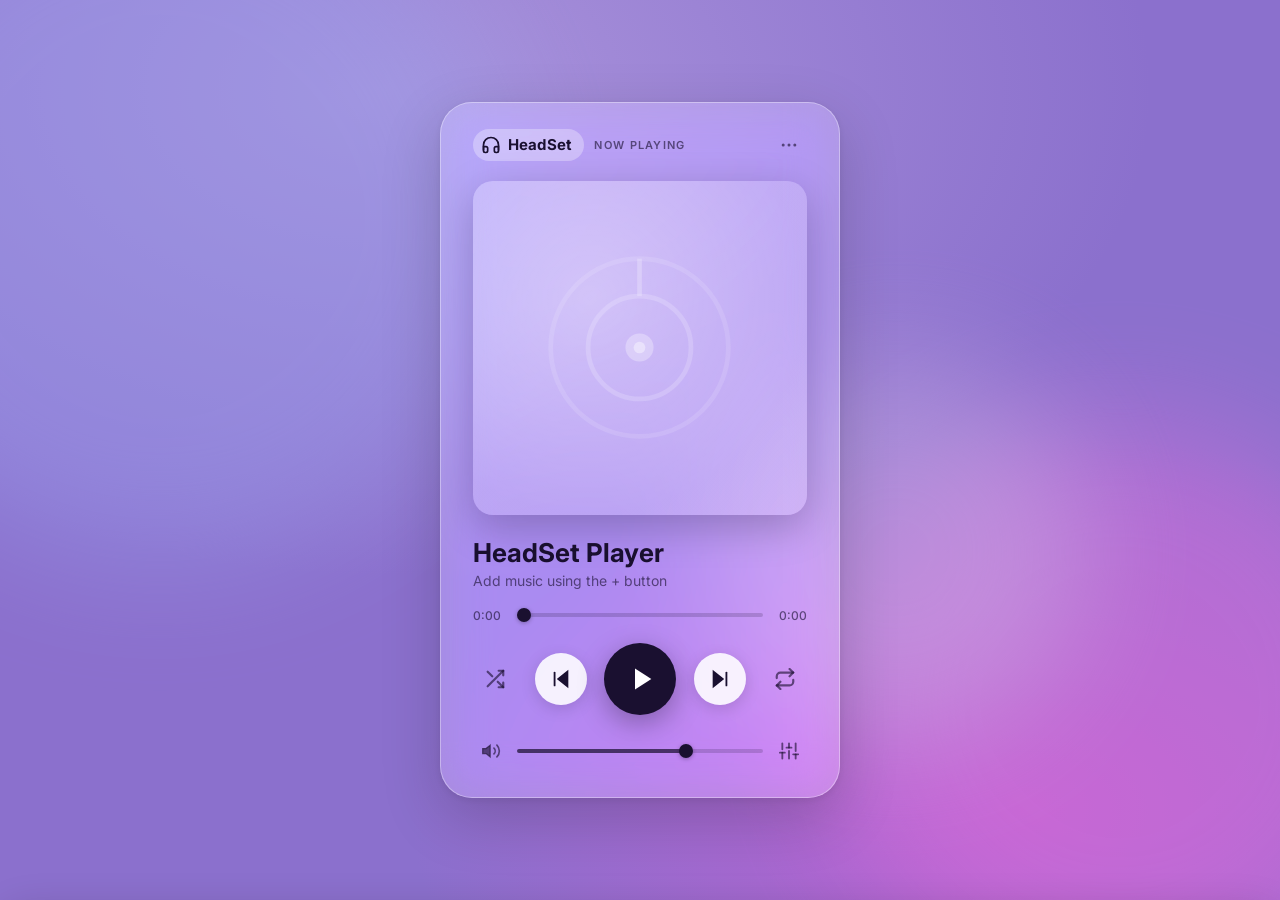
==== public/index.html @ e513af2d "Unify START_WIDGET_WINDOWS, run, and build into root HeadSet.exe launcher" ====
<!DOCTYPE html>
<html lang="en">
<head>
  <meta charset="utf-8">
  <meta name="viewport" content="width=device-width, initial-scale=1, viewport-fit=cover">
  <meta name="theme-color" content="#9b8ecf" id="themeColor">
  <meta name="description" content="HeadSet — A beautiful music player with equalizer, playlist, and add music support.">
  <title>HeadSet Player</title>
  <link rel="icon" type="image/svg+xml" href="favicon.svg">
  <link rel="manifest" href="manifest.json">
  <link rel="preconnect" href="https://fonts.googleapis.com">
  <link rel="preconnect" href="https://fonts.gstatic.com" crossorigin>
  <link href="https://fonts.googleapis.com/css2?family=Inter:wght@300;400;500;600;700&display=swap" rel="stylesheet">
  <link rel="stylesheet" href="style.css">
</head>
<body>

  <!-- Dynamic color gradient background -->
  <div class="bg-gradient" id="bgGradient" aria-hidden="true"></div>
  <div class="bg-blur-orbs" aria-hidden="true">
    <div class="orb orb-1"></div>
    <div class="orb orb-2"></div>
    <div class="orb orb-3"></div>
  </div>

  <!-- ==================== LIBRARY DRAWER ==================== -->
  <div id="scrim" class="scrim" role="presentation"></div>
  <aside id="drawer" class="drawer" aria-label="Library" inert>
    <div class="drawer-header">
      <h2>Library</h2>
      <div class="drawer-actions">
        <!-- Add Music button -->
        <button id="addMusicBtn" class="icon-btn" type="button" aria-label="Add music files" title="Add music">
          <svg viewBox="0 0 24 24" fill="none" stroke="currentColor" stroke-width="2.4" stroke-linecap="round" stroke-linejoin="round">
            <circle cx="12" cy="12" r="10"/><line x1="12" y1="8" x2="12" y2="16"/><line x1="8" y1="12" x2="16" y2="12"/>
          </svg>
        </button>
        <input id="fileInput" type="file" multiple accept="audio/*,.mp3,.flac,.wav,.m4a,.ogg,.opus,.aac" hidden aria-hidden="true">
        <!-- Rescan button -->
        <button id="refreshBtn" class="icon-btn" type="button" aria-label="Rescan music folder" title="Rescan folder">
          <svg viewBox="0 0 24 24" fill="none" stroke="currentColor" stroke-width="2.4" stroke-linecap="round" stroke-linejoin="round">
            <polyline points="23 4 23 10 17 10"/><path d="M20.49 15a9 9 0 1 1-2.12-9.36L23 10"/>
          </svg>
        </button>
        <!-- Close button -->
        <button id="closeBtn" class="icon-btn" type="button" aria-label="Close library">
          <svg viewBox="0 0 24 24" fill="none" stroke="currentColor" stroke-width="2.6" stroke-linecap="round">
            <line x1="6" y1="6" x2="18" y2="18"/><line x1="18" y1="6" x2="6" y2="18"/>
          </svg>
        </button>
      </div>
    </div>
    <input id="search" class="search-input" type="search" placeholder="🔍  Search songs…" autocomplete="off" aria-label="Search songs">
    <ul id="list" class="track-list" role="list"></ul>
    <p id="empty" class="empty-state" hidden>
      No songs yet.<br>
      <span>Tap <strong>+</strong> to add local files, or put audio in the <strong>music</strong> folder.</span>
    </p>
  </aside>

  <!-- ==================== MAIN PLAYER CARD ==================== -->
  <main class="app-shell" role="main">
    <div class="player-card" id="playerCard">

      <!-- Top bar -->
      <header class="top-bar">
        <button id="menuBtn" class="brand-btn" type="button" aria-label="Open library" aria-expanded="false" aria-controls="drawer">
          <svg class="headset-icon" viewBox="0 0 24 24" fill="none" stroke="currentColor" stroke-width="2" stroke-linecap="round">
            <path d="M3 18v-6a9 9 0 0 1 18 0v6"/>
            <path d="M21 19a2 2 0 0 1-2 2h-1a2 2 0 0 1-2-2v-3a2 2 0 0 1 2-2h3z"/>
            <path d="M3 19a2 2 0 0 0 2 2h1a2 2 0 0 0 2-2v-3a2 2 0 0 0-2-2H3z"/>
          </svg>
          <span class="brand-name">HeadSet</span>
        </button>
        <span class="now-playing-label" aria-live="polite">NOW PLAYING</span>
        <button id="moreBtn" class="icon-btn-sm" type="button" aria-label="More options" aria-haspopup="true">
          <svg viewBox="0 0 24 24" fill="currentColor">
            <circle cx="5" cy="12" r="1.8"/><circle cx="12" cy="12" r="1.8"/><circle cx="19" cy="12" r="1.8"/>
          </svg>
        </button>
        <!-- More menu dropdown -->
        <div id="moreMenu" class="more-menu" hidden role="menu" aria-label="Options">
          <button class="more-menu-item" role="menuitem" id="eqMenuBtn">
            <svg viewBox="0 0 24 24" fill="none" stroke="currentColor" stroke-width="2" stroke-linecap="round">
              <line x1="4" y1="21" x2="4" y2="14"/><line x1="4" y1="10" x2="4" y2="3"/>
              <line x1="12" y1="21" x2="12" y2="12"/><line x1="12" y1="8" x2="12" y2="3"/>
              <line x1="20" y1="21" x2="20" y2="16"/><line x1="20" y1="12" x2="20" y2="3"/>
              <line x1="1" y1="14" x2="7" y2="14"/><line x1="9" y1="8" x2="15" y2="8"/><line x1="17" y1="16" x2="23" y2="16"/>
            </svg>
            Equalizer
          </button>
          <button class="more-menu-item" role="menuitem" id="addMusicMenu">
            <svg viewBox="0 0 24 24" fill="none" stroke="currentColor" stroke-width="2" stroke-linecap="round">
              <circle cx="12" cy="12" r="10"/><line x1="12" y1="8" x2="12" y2="16"/><line x1="8" y1="12" x2="16" y2="12"/>
            </svg>
            Add Music
          </button>
        </div>
      </header>

      <!-- Album art -->
      <div class="art-container" id="artContainer">
        <img id="cover" class="art-image" alt="Album cover" hidden>
        <div id="artFallback" class="art-fallback" aria-hidden="true">
          <svg viewBox="0 0 80 80" fill="none">
            <circle cx="40" cy="40" r="38" stroke="rgba(255,255,255,0.2)" stroke-width="2"/>
            <circle cx="40" cy="40" r="22" stroke="rgba(255,255,255,0.3)" stroke-width="2"/>
            <circle cx="40" cy="40" r="6" fill="rgba(255,255,255,0.5)"/>
            <circle cx="40" cy="40" r="2.5" fill="rgba(255,255,255,0.9)"/>
            <line x1="40" y1="2" x2="40" y2="18" stroke="rgba(255,255,255,0.4)" stroke-width="2"/>
          </svg>
        </div>
        <!-- Vinyl spin ring (shows when playing) -->
        <div class="vinyl-ring" id="vinylRing" aria-hidden="true"></div>
      </div>

      <!-- Track info -->
      <div class="track-info">
        <h1 id="title" class="track-title">Loading…</h1>
        <p id="artistAlbum" class="track-artist" aria-live="polite">—</p>
      </div>

      <!-- Seek bar -->
      <div class="seek-row">
        <span id="timeElapsed" class="time-label" aria-hidden="true">0:00</span>
        <input id="seek" type="range" class="seek-bar" min="0" max="1000" step="1" value="0" aria-label="Seek">
        <span id="timeDuration" class="time-label" aria-hidden="true">0:00</span>
      </div>

      <!-- Main controls -->
      <div class="controls-row">
        <button id="shuffle" class="ctrl-icon" type="button" aria-label="Shuffle" aria-pressed="false" title="Shuffle">
          <svg viewBox="0 0 24 24" fill="none" stroke="currentColor" stroke-width="2.4" stroke-linecap="round" stroke-linejoin="round">
            <polyline points="16 3 21 3 21 8"/><line x1="4" y1="20" x2="21" y2="3"/>
            <polyline points="21 16 21 21 16 21"/><line x1="15" y1="15" x2="21" y2="21"/>
            <line x1="4" y1="4" x2="9" y2="9"/>
          </svg>
        </button>
        <button id="prev" class="ctrl-circle" type="button" aria-label="Previous" title="Previous">
          <svg viewBox="0 0 24 24" fill="currentColor" stroke="currentColor" stroke-width="2" stroke-linecap="round">
            <polygon points="19 20 9 12 19 4 19 20"/><line x1="5" y1="19" x2="5" y2="5"/>
          </svg>
        </button>
        <button id="play" class="ctrl-play" type="button" aria-label="Play">
          <svg id="iconPlay" viewBox="0 0 24 24" fill="currentColor"><polygon points="6 3 20 12 6 21 6 3"/></svg>
          <svg id="iconPause" viewBox="0 0 24 24" fill="currentColor" hidden>
            <rect x="6" y="4" width="4" height="16" rx="1"/><rect x="14" y="4" width="4" height="16" rx="1"/>
          </svg>
        </button>
        <button id="next" class="ctrl-circle" type="button" aria-label="Next" title="Next">
          <svg viewBox="0 0 24 24" fill="currentColor" stroke="currentColor" stroke-width="2" stroke-linecap="round">
            <polygon points="5 4 15 12 5 20 5 4"/><line x1="19" y1="5" x2="19" y2="19"/>
          </svg>
        </button>
        <button id="repeat" class="ctrl-icon" type="button" aria-label="Repeat: off" data-mode="0" title="Repeat">
          <svg viewBox="0 0 24 24" fill="none" stroke="currentColor" stroke-width="2.4" stroke-linecap="round" stroke-linejoin="round">
            <polyline points="17 1 21 5 17 9"/><path d="M3 11V9a4 4 0 0 1 4-4h14"/>
            <polyline points="7 23 3 19 7 15"/><path d="M21 13v2a4 4 0 0 1-4 4H3"/>
          </svg>
          <span class="repeat-one-badge" id="repeatOneBadge" hidden>1</span>
        </button>
      </div>

      <!-- Volume row -->
      <div class="volume-row" id="volumeRow">
        <button id="mute" class="ctrl-icon-sm" type="button" aria-label="Mute">
          <svg id="iconVol" viewBox="0 0 24 24" fill="currentColor" stroke="currentColor" stroke-width="1.5" stroke-linecap="round">
            <polygon points="11 5 6 9 2 9 2 15 6 15 11 19 11 5"/>
            <path d="M15.54 8.46a5 5 0 0 1 0 7.07M19.07 4.93a10 10 0 0 1 0 14.14" fill="none" stroke-width="2"/>
          </svg>
          <svg id="iconMute" viewBox="0 0 24 24" fill="currentColor" stroke="currentColor" stroke-width="1.5" stroke-linecap="round" hidden>
            <polygon points="11 5 6 9 2 9 2 15 6 15 11 19 11 5"/>
            <line x1="23" y1="9" x2="17" y2="15" stroke-width="2.5"/><line x1="17" y1="9" x2="23" y2="15" stroke-width="2.5"/>
          </svg>
        </button>
        <input id="vol" type="range" class="vol-bar" min="0" max="100" step="1" value="70" aria-label="Volume">
        <button id="eqBtn" class="ctrl-icon-sm eq-btn" type="button" aria-label="Equalizer" title="Equalizer">
          <svg viewBox="0 0 24 24" fill="none" stroke="currentColor" stroke-width="2.2" stroke-linecap="round">
            <line x1="4" y1="21" x2="4" y2="14"/><line x1="4" y1="10" x2="4" y2="3"/>
            <line x1="12" y1="21" x2="12" y2="12"/><line x1="12" y1="8" x2="12" y2="3"/>
            <line x1="20" y1="21" x2="20" y2="16"/><line x1="20" y1="12" x2="20" y2="3"/>
            <line x1="1" y1="14" x2="7" y2="14"/><line x1="9" y1="8" x2="15" y2="8"/><line x1="17" y1="16" x2="23" y2="16"/>
          </svg>
        </button>
      </div>

    </div><!-- /player-card -->
  </main>

  <!-- ==================== EQUALIZER PANEL ==================== -->
  <div id="eqScrim" class="eq-scrim" aria-hidden="true"></div>
  <div id="eqPanel" class="eq-panel" role="dialog" aria-label="Equalizer" aria-modal="true" inert>
    <div class="eq-drag-handle" aria-hidden="true"></div>
    <div class="eq-header">
      <h2 class="eq-title">
        <svg viewBox="0 0 24 24" fill="none" stroke="currentColor" stroke-width="2.2" stroke-linecap="round" width="20" height="20">
          <line x1="4" y1="21" x2="4" y2="14"/><line x1="4" y1="10" x2="4" y2="3"/>
          <line x1="12" y1="21" x2="12" y2="12"/><line x1="12" y1="8" x2="12" y2="3"/>
          <line x1="20" y1="21" x2="20" y2="16"/><line x1="20" y1="12" x2="20" y2="3"/>
          <line x1="1" y1="14" x2="7" y2="14"/><line x1="9" y1="8" x2="15" y2="8"/><line x1="17" y1="16" x2="23" y2="16"/>
        </svg>
        Equalizer
      </h2>
      <button id="eqCloseBtn" class="icon-btn-sm" type="button" aria-label="Close equalizer">
        <svg viewBox="0 0 24 24" fill="none" stroke="currentColor" stroke-width="2.6" stroke-linecap="round">
          <line x1="6" y1="6" x2="18" y2="18"/><line x1="18" y1="6" x2="6" y2="18"/>
        </svg>
      </button>
    </div>

    <!-- Presets -->
    <div class="eq-presets" role="group" aria-label="EQ presets">
      <button class="preset-btn active" data-preset="flat">Flat</button>
      <button class="preset-btn" data-preset="bass">Bass Boost</button>
      <button class="preset-btn" data-preset="vocal">Vocal</button>
      <button class="preset-btn" data-preset="rock">Rock</button>
      <button class="preset-btn" data-preset="pop">Pop</button>
      <button class="preset-btn" data-preset="jazz">Jazz</button>
    </div>

    <!-- EQ Band sliders -->
    <div class="eq-bands" role="group" aria-label="Frequency bands">
      <div class="eq-band">
        <span class="eq-band-label">Sub-Bass</span>
        <span class="eq-band-freq">60 Hz</span>
        <div class="eq-slider-wrap">
          <input type="range" id="eq60" class="eq-slider" min="-15" max="15" step="0.5" value="0" aria-label="60 Hz Sub-Bass gain">
          <div class="eq-meter" id="meter60"></div>
        </div>
        <span class="eq-band-db" id="val60">0 dB</span>
      </div>
      <div class="eq-band">
        <span class="eq-band-label">Bass</span>
        <span class="eq-band-freq">250 Hz</span>
        <div class="eq-slider-wrap">
          <input type="range" id="eq250" class="eq-slider" min="-15" max="15" step="0.5" value="0" aria-label="250 Hz Bass gain">
          <div class="eq-meter" id="meter250"></div>
        </div>
        <span class="eq-band-db" id="val250">0 dB</span>
      </div>
      <div class="eq-band">
        <span class="eq-band-label">Mid</span>
        <span class="eq-band-freq">1 kHz</span>
        <div class="eq-slider-wrap">
          <input type="range" id="eq1k" class="eq-slider" min="-15" max="15" step="0.5" value="0" aria-label="1 kHz Mid gain">
          <div class="eq-meter" id="meter1k"></div>
        </div>
        <span class="eq-band-db" id="val1k">0 dB</span>
      </div>
      <div class="eq-band">
        <span class="eq-band-label">Presence</span>
        <span class="eq-band-freq">4 kHz</span>
        <div class="eq-slider-wrap">
          <input type="range" id="eq4k" class="eq-slider" min="-15" max="15" step="0.5" value="0" aria-label="4 kHz Presence gain">
          <div class="eq-meter" id="meter4k"></div>
        </div>
        <span class="eq-band-db" id="val4k">0 dB</span>
      </div>
      <div class="eq-band">
        <span class="eq-band-label">Brilliance</span>
        <span class="eq-band-freq">12 kHz</span>
        <div class="eq-slider-wrap">
          <input type="range" id="eq12k" class="eq-slider" min="-15" max="15" step="0.5" value="0" aria-label="12 kHz Brilliance gain">
          <div class="eq-meter" id="meter12k"></div>
        </div>
        <span class="eq-band-db" id="val12k">0 dB</span>
      </div>
    </div>

    <!-- Tempo / Playback Rate -->
    <div class="tempo-row">
      <label class="tempo-label" for="tempo">
        <svg viewBox="0 0 24 24" fill="none" stroke="currentColor" stroke-width="2" stroke-linecap="round" width="18" height="18">
          <circle cx="12" cy="12" r="10"/><polyline points="12 6 12 12 16 14"/>
        </svg>
        Tempo
      </label>
      <input type="range" id="tempo" class="tempo-slider" min="0.5" max="2.0" step="0.05" value="1.0" aria-label="Playback speed">
      <span id="tempoVal" class="tempo-val">1.0×</span>
    </div>
  </div>

  <audio id="audio" preload="metadata"></audio>
  <script src="app.js"></script>
</body>
</html>
---- public/style.css ----
/* ===================================================================
   HeadSet Player — Style Sheet
   Design: Soft lavender card, dynamic color transitions, minimal UI
   =================================================================== */

/* ---------- Design Tokens ---------- */
:root {
  --hue: 258;
  --bg-s: 48%;
  --bg-l: 62%;
  --card-alpha: 0.22;
  --accent: hsl(var(--hue), 60%, 42%);
  --accent-light: hsl(var(--hue), 55%, 70%);
  --text-primary: #1a1030;
  --text-secondary: rgba(26, 16, 48, 0.62);
  --text-on-dark: #fff;
  --ctrl-bg: rgba(255,255,255,0.88);
  --ctrl-shadow: 0 4px 16px rgba(0,0,0,0.14);
  --play-bg: #1a1030;
  --play-color: #fff;
  --slider-track: rgba(26, 16, 48, 0.18);
  --slider-fill: rgba(26, 16, 48, 0.72);
  --radius-card: 32px;
  --radius-art: 20px;
  --transition-color: background 1.2s ease, color 0.6s ease;
}

/* ---------- Reset ---------- */
*, *::before, *::after { box-sizing: border-box; margin: 0; padding: 0; -webkit-tap-highlight-color: transparent; }
[hidden] { display: none !important; }
html { height: 100%; font-size: 16px; }
body {
  font-family: 'Inter', system-ui, -apple-system, sans-serif;
  min-height: 100%;
  min-height: 100dvh;
  overflow: hidden;
  display: grid;
  place-items: center;
  position: relative;
}
button { font: inherit; border: 0; background: none; cursor: pointer; color: inherit; }
button:focus-visible, input:focus-visible { outline: 3px solid rgba(255,255,255,0.8); outline-offset: 2px; border-radius: 4px; }
svg { display: block; }
input[type=range] { -webkit-appearance: none; appearance: none; background: transparent; cursor: pointer; }

/* ---------- Background (dynamic hue-shifting gradient) ---------- */
.bg-gradient {
  position: fixed; inset: 0; z-index: 0;
  background: radial-gradient(ellipse 100% 90% at 30% 10%, hsl(var(--hue), 50%, 72%), transparent 60%),
              radial-gradient(ellipse 80% 70% at 80% 90%, hsl(calc(var(--hue) + 30), 55%, 60%), transparent 60%),
              hsl(var(--hue), var(--bg-s), var(--bg-l));
  transition: background 1.4s cubic-bezier(0.4,0,0.2,1);
}
.bg-blur-orbs { position: fixed; inset: 0; z-index: 0; overflow: hidden; pointer-events: none; }
.orb {
  position: absolute; border-radius: 50%;
  filter: blur(60px); opacity: 0.45;
  transition: background 1.4s ease, transform 8s ease-in-out;
}
.orb-1 { width: 55vw; height: 55vw; top: -15%; left: -15%; background: hsl(calc(var(--hue) - 20), 65%, 75%); animation: drift1 18s ease-in-out infinite alternate; }
.orb-2 { width: 45vw; height: 45vw; bottom: -10%; right: -10%; background: hsl(calc(var(--hue) + 40), 60%, 65%); animation: drift2 22s ease-in-out infinite alternate; }
.orb-3 { width: 30vw; height: 30vw; top: 40%; left: 55%; background: hsl(calc(var(--hue) + 15), 50%, 80%); animation: drift3 15s ease-in-out infinite alternate; }

@keyframes drift1 { from { transform: translate(0,0) scale(1); } to { transform: translate(8%,12%) scale(1.15); } }
@keyframes drift2 { from { transform: translate(0,0) scale(1); } to { transform: translate(-10%,-8%) scale(1.1); } }
@keyframes drift3 { from { transform: translate(0,0) scale(1); } to { transform: translate(-15%,10%) scale(0.9); } }

/* ---------- App Shell ---------- */
.app-shell {
  position: relative; z-index: 2;
  width: 100%; height: 100%; min-height: 100dvh;
  display: grid; place-items: center;
  padding: 16px;
  padding-top: max(16px, env(safe-area-inset-top));
  padding-bottom: max(16px, env(safe-area-inset-bottom));
  padding-left: max(16px, env(safe-area-inset-left));
  padding-right: max(16px, env(safe-area-inset-right));
}

/* ---------- Player Card ---------- */
.player-card {
  position: relative;
  width: min(400px, 100%);
  max-height: min(820px, calc(100dvh - 32px));
  background: rgba(255,255,255,var(--card-alpha));
  backdrop-filter: blur(24px) saturate(1.4);
  -webkit-backdrop-filter: blur(24px) saturate(1.4);
  border-radius: var(--radius-card);
  border: 1px solid rgba(255,255,255,0.35);
  box-shadow: 0 20px 60px rgba(0,0,0,0.18), 0 2px 8px rgba(0,0,0,0.08);
  display: flex; flex-direction: column; gap: 0;
  overflow: hidden;
  padding: 20px 24px 24px;
  gap: 2px;
}
@supports not (backdrop-filter: blur(1px)) {
  .player-card { background: rgba(180,165,220,0.92); }
}

/* ---------- Top Bar ---------- */
.top-bar {
  display: flex; align-items: center; justify-content: space-between;
  margin-bottom: 16px;
  position: relative;
}
.brand-btn {
  display: flex; align-items: center; gap: 7px;
  padding: 6px 12px 6px 8px;
  border-radius: 20px;
  background: rgba(255,255,255,0.3);
  color: var(--text-primary);
  font-weight: 600; font-size: 15px; letter-spacing: 0.01em;
  transition: background 0.2s;
}
.brand-btn:hover { background: rgba(255,255,255,0.5); }
.headset-icon { width: 20px; height: 20px; }
.brand-name { font-size: 15px; font-weight: 700; }
.now-playing-label {
  font-size: 11px; font-weight: 600; letter-spacing: 0.12em;
  color: var(--text-secondary); text-transform: uppercase;
  position: absolute; left: 50%; transform: translateX(-50%);
  white-space: nowrap;
}
.icon-btn-sm {
  width: 36px; height: 36px; display: grid; place-items: center;
  border-radius: 50%; color: var(--text-secondary);
  transition: background 0.2s, color 0.2s;
}
.icon-btn-sm:hover { background: rgba(255,255,255,0.4); color: var(--text-primary); }
.icon-btn-sm svg { width: 20px; height: 20px; }

/* More menu */
.more-menu {
  position: absolute; right: 0; top: calc(100% + 4px); z-index: 20;
  background: rgba(255,255,255,0.92);
  backdrop-filter: blur(16px); -webkit-backdrop-filter: blur(16px);
  border-radius: 14px; overflow: hidden;
  box-shadow: 0 8px 32px rgba(0,0,0,0.18);
  border: 1px solid rgba(255,255,255,0.6);
  min-width: 170px;
}
.more-menu-item {
  display: flex; align-items: center; gap: 10px;
  width: 100%; padding: 13px 18px;
  font-size: 14px; font-weight: 500; color: var(--text-primary);
  transition: background 0.15s;
}
.more-menu-item:hover { background: rgba(120,100,200,0.12); }
.more-menu-item svg { width: 18px; height: 18px; flex-shrink: 0; }

/* ---------- Album Art ---------- */
.art-container {
  position: relative;
  width: 100%; aspect-ratio: 1;
  border-radius: var(--radius-art);
  overflow: hidden;
  background: rgba(255,255,255,0.15);
  box-shadow: 0 12px 40px rgba(0,0,0,0.22);
  margin-bottom: 20px;
  flex-shrink: 0;
}
.art-image { width: 100%; height: 100%; object-fit: cover; display: block; }
.art-fallback {
  position: absolute; inset: 0;
  display: grid; place-items: center;
  background: radial-gradient(circle at 35% 35%, rgba(255,255,255,0.3) 0%, rgba(255,255,255,0.05) 70%);
}
.art-fallback svg { width: 56%; height: 56%; opacity: 0.6; }
.vinyl-ring {
  position: absolute; inset: 0;
  border-radius: var(--radius-art);
  border: 3px solid rgba(255,255,255,0.0);
  transition: border-color 0.4s;
  pointer-events: none;
}
body.is-playing .vinyl-ring { border-color: rgba(255,255,255,0.4); }
body.is-playing .art-container { animation: artPulse 3s ease-in-out infinite; }
@keyframes artPulse {
  0%, 100% { box-shadow: 0 12px 40px rgba(0,0,0,0.22); }
  50% { box-shadow: 0 16px 52px rgba(0,0,0,0.3), 0 0 30px rgba(255,255,255,0.15); }
}

/* ---------- Track Info ---------- */
.track-info { margin-bottom: 14px; }
.track-title {
  font-size: clamp(20px, 5vw, 26px); font-weight: 700;
  color: var(--text-primary); line-height: 1.2;
  display: -webkit-box; -webkit-line-clamp: 2; -webkit-box-orient: vertical;
  overflow: hidden;
  margin-bottom: 4px;
}
.track-artist {
  font-size: 14px; font-weight: 400; color: var(--text-secondary);
  white-space: nowrap; overflow: hidden; text-overflow: ellipsis;
}

/* ---------- Seek Bar ---------- */
.seek-row {
  display: flex; align-items: center; gap: 8px;
  margin-bottom: 16px;
}
.time-label { font-size: 12px; font-weight: 500; color: var(--text-secondary); min-width: 36px; }
#timeElapsed { text-align: left; }
#timeDuration { text-align: right; }
.seek-bar { flex: 1; height: 20px; }
.seek-bar::-webkit-slider-runnable-track {
  height: 4px; border-radius: 4px;
  background: linear-gradient(90deg, var(--slider-fill) var(--p, 0%), var(--slider-track) var(--p, 0%));
}
.seek-bar::-moz-range-track { height: 4px; border-radius: 4px; background: var(--slider-track); }
.seek-bar::-moz-range-progress { height: 4px; border-radius: 4px; background: var(--slider-fill); }
.seek-bar::-webkit-slider-thumb {
  -webkit-appearance: none; width: 14px; height: 14px; margin-top: -5px;
  border-radius: 50%; background: var(--text-primary); border: 0;
  box-shadow: 0 1px 4px rgba(0,0,0,0.3);
  transition: transform 0.15s, width 0.15s, height 0.15s;
}
.seek-bar:active::-webkit-slider-thumb { transform: scale(1.3); }
.seek-bar::-moz-range-thumb { width: 14px; height: 14px; border-radius: 50%; background: var(--text-primary); border: 0; }

/* ---------- Controls ---------- */
.controls-row {
  display: flex; align-items: center; justify-content: space-between;
  margin-bottom: 16px;
}
/* Shuffle / Repeat icons */
.ctrl-icon {
  width: 44px; height: 44px; display: grid; place-items: center;
  border-radius: 50%; color: var(--text-secondary);
  transition: color 0.2s, transform 0.12s;
  position: relative;
}
.ctrl-icon:active { transform: scale(0.88); }
.ctrl-icon.on { color: var(--accent); }
.ctrl-icon svg { width: 22px; height: 22px; }

/* Prev / Next circles */
.ctrl-circle {
  width: 52px; height: 52px; display: grid; place-items: center;
  border-radius: 50%;
  background: var(--ctrl-bg);
  box-shadow: var(--ctrl-shadow);
  color: var(--text-primary);
  transition: transform 0.12s, box-shadow 0.2s;
}
.ctrl-circle:hover { box-shadow: 0 6px 24px rgba(0,0,0,0.2); }
.ctrl-circle:active { transform: scale(0.9); }
.ctrl-circle svg { width: 22px; height: 22px; }

/* Play / Pause button */
.ctrl-play {
  width: 72px; height: 72px; display: grid; place-items: center;
  border-radius: 50%;
  background: var(--play-bg);
  color: var(--play-color);
  box-shadow: 0 8px 28px rgba(0,0,0,0.3);
  transition: transform 0.12s, box-shadow 0.2s;
}
.ctrl-play:hover { box-shadow: 0 10px 36px rgba(0,0,0,0.38); }
.ctrl-play:active { transform: scale(0.93); }
.ctrl-play svg { width: 28px; height: 28px; }
#iconPlay { transform: translateX(2px); }
.repeat-one-badge {
  position: absolute; bottom: 2px; right: 2px;
  font-size: 10px; font-weight: 700; color: var(--accent);
  background: rgba(255,255,255,0.9); border-radius: 50%;
  width: 15px; height: 15px; display: grid; place-items: center;
}

/* ---------- Volume Row ---------- */
.volume-row {
  display: flex; align-items: center; gap: 8px;
}
.ctrl-icon-sm {
  width: 36px; height: 36px; display: grid; place-items: center;
  border-radius: 50%; color: var(--text-secondary);
  transition: color 0.2s, transform 0.12s;
  flex-shrink: 0;
}
.ctrl-icon-sm:active { transform: scale(0.88); }
.ctrl-icon-sm svg { width: 20px; height: 20px; }
.eq-btn.on { color: var(--accent); }
.vol-bar { flex: 1; height: 20px; }
.vol-bar::-webkit-slider-runnable-track {
  height: 4px; border-radius: 4px;
  background: linear-gradient(90deg, var(--slider-fill) var(--p, 0%), var(--slider-track) var(--p, 0%));
}
.vol-bar::-moz-range-track { height: 4px; border-radius: 4px; background: var(--slider-track); }
.vol-bar::-moz-range-progress { height: 4px; border-radius: 4px; background: var(--slider-fill); }
.vol-bar::-webkit-slider-thumb {
  -webkit-appearance: none; width: 14px; height: 14px; margin-top: -5px;
  border-radius: 50%; background: var(--text-primary); border: 0;
  box-shadow: 0 1px 4px rgba(0,0,0,0.3);
  transition: transform 0.15s;
}
.vol-bar:active::-webkit-slider-thumb { transform: scale(1.3); }
.vol-bar::-moz-range-thumb { width: 14px; height: 14px; border-radius: 50%; background: var(--text-primary); border: 0; }

/* ---------- Library Drawer ---------- */
.scrim {
  position: fixed; inset: 0; z-index: 10;
  background: rgba(0,0,0,0.4); backdrop-filter: blur(2px);
  opacity: 0; pointer-events: none;
  transition: opacity 0.3s;
}
.scrim.show { opacity: 1; pointer-events: auto; }
.drawer {
  position: fixed; inset: 0 auto 0 0; z-index: 11;
  width: min(340px, 90vw);
  display: flex; flex-direction: column;
  background: rgba(240,235,255,0.92);
  backdrop-filter: blur(20px) saturate(1.5); -webkit-backdrop-filter: blur(20px) saturate(1.5);
  border-right: 1px solid rgba(255,255,255,0.4);
  box-shadow: 4px 0 32px rgba(0,0,0,0.15);
  padding-top: max(16px, env(safe-area-inset-top));
  padding-bottom: max(16px, env(safe-area-inset-bottom));
  transform: translateX(-105%); visibility: hidden;
  transition: transform 0.32s cubic-bezier(0.4,0,0.2,1), visibility 0.32s;
}
.drawer.open { transform: none; visibility: visible; }
.drawer-header {
  display: flex; align-items: center; gap: 2px;
  padding: 8px 12px 10px 20px;
}
.drawer-header h2 { flex: 1; font-size: 20px; font-weight: 700; color: var(--text-primary); }
.drawer-actions { display: flex; gap: 2px; }
.icon-btn {
  width: 40px; height: 40px; display: grid; place-items: center;
  border-radius: 50%; color: var(--text-secondary);
  transition: background 0.2s, color 0.2s;
}
.icon-btn:hover { background: rgba(120,100,200,0.1); color: var(--text-primary); }
.icon-btn svg { width: 20px; height: 20px; }
.search-input {
  margin: 0 14px 10px; padding: 10px 16px;
  border: none; border-radius: 20px;
  background: rgba(255,255,255,0.65);
  font: inherit; font-size: 14px; color: var(--text-primary);
  box-shadow: 0 2px 8px rgba(0,0,0,0.06);
}
.search-input::placeholder { color: var(--text-secondary); }
.track-list {
  list-style: none; overflow-y: auto; flex: 1;
  padding: 0 8px 16px; overscroll-behavior: contain;
}
.track-item {
  display: block; width: 100%; text-align: left;
  padding: 11px 14px; border-radius: 14px;
  color: var(--text-primary);
  transition: background 0.15s;
  border-left: 3px solid transparent;
}
.track-item:hover { background: rgba(120,100,200,0.1); }
.track-item.active {
  background: rgba(120,100,200,0.18);
  border-left-color: var(--accent);
}
.track-item-title { display: block; font-size: 15px; font-weight: 500; overflow: hidden; text-overflow: ellipsis; white-space: nowrap; }
.track-item-artist { display: block; font-size: 13px; font-weight: 400; color: var(--text-secondary); overflow: hidden; text-overflow: ellipsis; white-space: nowrap; }
.track-badge {
  display: inline-block; font-size: 10px; font-weight: 600; padding: 2px 6px;
  border-radius: 6px; background: rgba(120,100,200,0.15);
  color: var(--accent); margin-left: 6px; vertical-align: middle;
}
.empty-state {
  padding: 32px 24px; text-align: center; color: var(--text-secondary);
  line-height: 1.7; font-size: 14px;
}

/* ---------- Equalizer Panel ---------- */
.eq-scrim {
  position: fixed; inset: 0; z-index: 20;
  background: rgba(0,0,0,0.3); backdrop-filter: blur(2px);
  opacity: 0; pointer-events: none;
  transition: opacity 0.3s;
}
.eq-scrim.show { opacity: 1; pointer-events: auto; }
.eq-panel {
  position: fixed; bottom: 0; left: 0; right: 0; z-index: 21;
  background: rgba(248,245,255,0.97);
  backdrop-filter: blur(24px); -webkit-backdrop-filter: blur(24px);
  border-radius: 28px 28px 0 0;
  border-top: 1px solid rgba(255,255,255,0.6);
  box-shadow: 0 -8px 40px rgba(0,0,0,0.18);
  padding: 10px 24px max(24px, env(safe-area-inset-bottom));
  transform: translateY(105%);
  transition: transform 0.38s cubic-bezier(0.4,0,0.2,1);
}
.eq-panel.open { transform: none; }
.eq-drag-handle {
  width: 44px; height: 5px; border-radius: 3px;
  background: rgba(0,0,0,0.15); margin: 0 auto 14px;
}
.eq-header {
  display: flex; align-items: center; justify-content: space-between; margin-bottom: 16px;
}
.eq-title {
  display: flex; align-items: center; gap: 8px;
  font-size: 18px; font-weight: 700; color: var(--text-primary);
}
/* Presets */
.eq-presets {
  display: flex; gap: 8px; overflow-x: auto; padding-bottom: 4px; margin-bottom: 20px;
  scrollbar-width: none;
}
.eq-presets::-webkit-scrollbar { display: none; }
.preset-btn {
  padding: 7px 16px; border-radius: 20px; white-space: nowrap;
  font-size: 13px; font-weight: 600;
  background: rgba(120,100,200,0.1); color: var(--text-secondary);
  border: 2px solid transparent;
  transition: all 0.18s;
  flex-shrink: 0;
}
.preset-btn:hover { background: rgba(120,100,200,0.2); color: var(--text-primary); }
.preset-btn.active {
  background: var(--accent); color: #fff;
  border-color: transparent;
  box-shadow: 0 4px 12px rgba(100,80,180,0.35);
}
/* EQ Bands */
.eq-bands {
  display: flex; gap: 10px; justify-content: space-between; margin-bottom: 20px;
}
.eq-band {
  flex: 1; display: flex; flex-direction: column; align-items: center; gap: 6px;
}
.eq-band-label { font-size: 11px; font-weight: 600; color: var(--text-primary); text-align: center; white-space: nowrap; }
.eq-band-freq { font-size: 10px; color: var(--text-secondary); }
.eq-slider-wrap {
  position: relative; height: 110px; display: flex; align-items: center; justify-content: center;
}
.eq-slider {
  -webkit-appearance: slider-vertical; writing-mode: vertical-lr; direction: rtl;
  width: 28px; height: 100%; cursor: pointer;
  appearance: slider-vertical;
}
.eq-slider::-webkit-slider-runnable-track {
  width: 4px; border-radius: 4px;
  background: linear-gradient(to top, var(--accent) var(--p,50%), var(--slider-track) var(--p,50%));
}
.eq-slider::-webkit-slider-thumb {
  -webkit-appearance: none;
  width: 20px; height: 20px; border-radius: 50%;
  background: var(--text-primary);
  box-shadow: 0 2px 8px rgba(0,0,0,0.25);
  margin-left: -8px;
  transition: transform 0.12s;
}
.eq-slider:active::-webkit-slider-thumb { transform: scale(1.2); }
.eq-slider::-moz-range-track { width: 4px; border-radius: 4px; background: var(--slider-track); }
.eq-slider::-moz-range-thumb { width: 20px; height: 20px; border-radius: 50%; background: var(--text-primary); border: 0; }
.eq-meter {
  position: absolute; bottom: 0; left: 50%; transform: translateX(-50%);
  width: 4px; border-radius: 4px; background: rgba(120,100,200,0.2);
  height: 100%; pointer-events: none;
}
.eq-band-db { font-size: 11px; font-weight: 600; color: var(--accent); min-width: 36px; text-align: center; }
/* Tempo Row */
.tempo-row {
  display: flex; align-items: center; gap: 12px;
  padding: 14px 16px; border-radius: 16px;
  background: rgba(120,100,200,0.07);
}
.tempo-label {
  display: flex; align-items: center; gap: 6px;
  font-size: 13px; font-weight: 600; color: var(--text-primary);
  min-width: 70px; white-space: nowrap;
}
.tempo-slider {
  flex: 1; height: 20px;
  -webkit-appearance: none; appearance: none; background: transparent; cursor: pointer;
}
.tempo-slider::-webkit-slider-runnable-track {
  height: 4px; border-radius: 4px;
  background: linear-gradient(90deg, var(--accent) var(--p,50%), var(--slider-track) var(--p,50%));
}
.tempo-slider::-webkit-slider-thumb {
  -webkit-appearance: none; width: 18px; height: 18px; margin-top: -7px;
  border-radius: 50%; background: var(--text-primary); border: 0;
  box-shadow: 0 2px 6px rgba(0,0,0,0.2);
}
.tempo-slider::-moz-range-track { height: 4px; border-radius: 4px; background: var(--slider-track); }
.tempo-slider::-moz-range-thumb { width: 18px; height: 18px; border-radius: 50%; background: var(--text-primary); border: 0; }
.tempo-val { font-size: 14px; font-weight: 700; color: var(--accent); min-width: 38px; text-align: right; }

/* ---------- PC layout: wider card ---------- */
@media (min-width: 580px) {
  .player-card {
    max-height: min(760px, calc(100dvh - 48px));
    padding: 24px 32px 28px;
  }
  .art-container { max-width: 340px; margin-left: auto; margin-right: auto; }
}

/* ---------- Landscape phone: side-by-side ---------- */
@media (orientation: landscape) and (max-height: 500px) {
  .player-card {
    flex-direction: row; max-height: 100dvh; width: min(760px, 100vw);
    border-radius: 0; padding: 16px;
  }
  .art-container { width: 44%; flex-shrink: 0; aspect-ratio: 1; margin-bottom: 0; margin-right: 20px; }
  .track-info, .seek-row, .controls-row, .volume-row { flex: 1; }
}

/* ---------- Full-screen on tiny phones ---------- */
@media (max-width: 420px) {
  .player-card { border-radius: 0; width: 100vw; max-height: 100dvh; padding: 16px 18px 20px; }
  .app-shell { padding: 0; }
  .eq-panel { border-radius: 20px 20px 0 0; }
}

/* ---------- Accessibility ---------- */
@media (prefers-reduced-motion: reduce) {
  *, .orb, .art-container { animation: none !important; transition: none !important; }
}
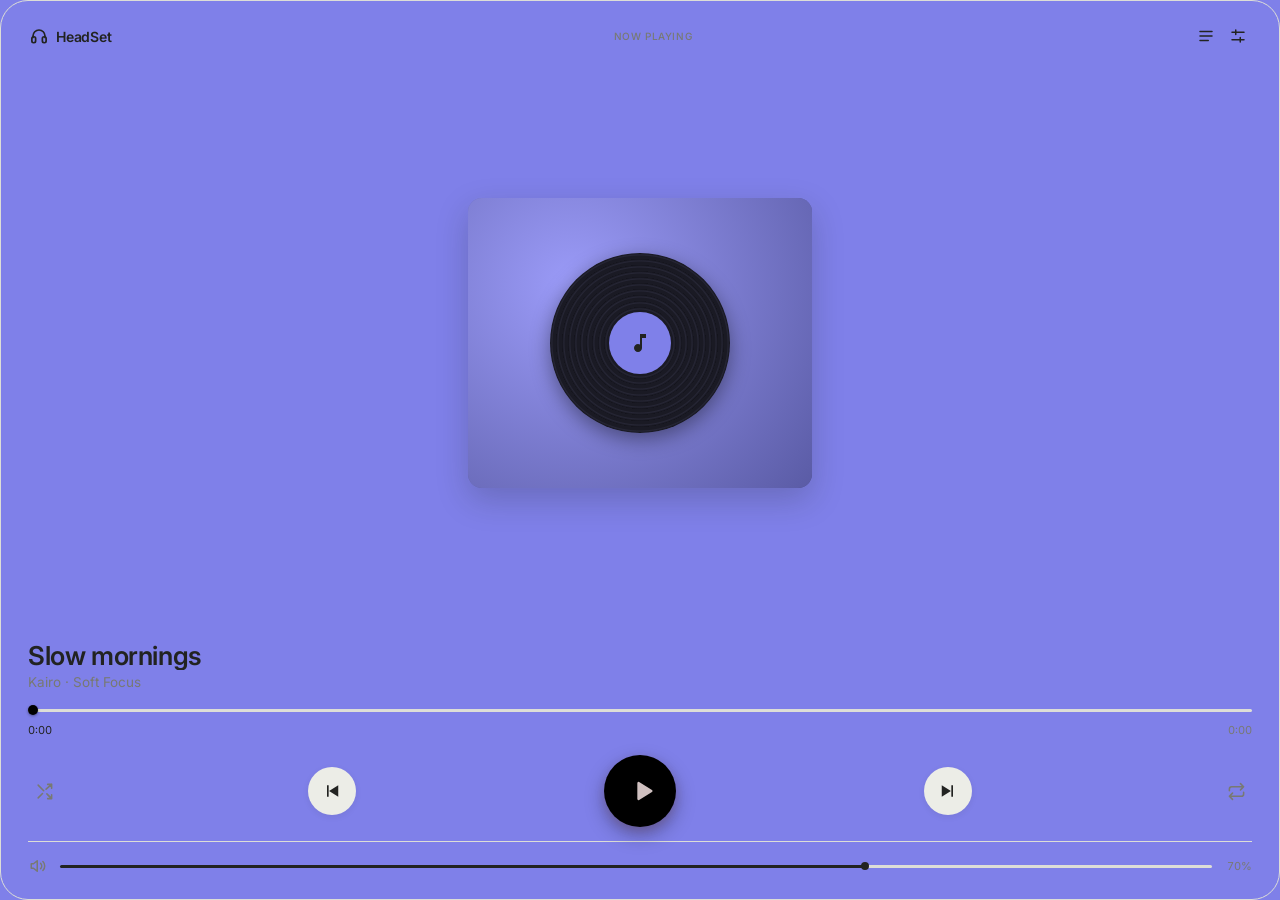
==== commit 679ceef5: "Implement Figma widget design, smooth play/pause transition, and direct HeadSet.exe launcher" ====
--- a/public/index.html
+++ b/public/index.html
@@ -1,285 +1,215 @@
-<!DOCTYPE html>
+<!doctype html>
 <html lang="en">
 <head>
   <meta charset="utf-8">
-  <meta name="viewport" content="width=device-width, initial-scale=1, viewport-fit=cover">
-  <meta name="theme-color" content="#9b8ecf" id="themeColor">
-  <meta name="description" content="HeadSet — A beautiful music player with equalizer, playlist, and add music support.">
-  <title>HeadSet Player</title>
+  <meta name="viewport" content="width=device-width, initial-scale=1, maximum-scale=1, user-scalable=no">
+  <meta name="theme-color" content="#7F80E9">
+  <meta name="description" content="HeadSet: Compact PC Music Widget">
+  <title>HeadSet Widget</title>
   <link rel="icon" type="image/svg+xml" href="favicon.svg">
   <link rel="manifest" href="manifest.json">
+  <link rel="stylesheet" href="style.css">
   <link rel="preconnect" href="https://fonts.googleapis.com">
   <link rel="preconnect" href="https://fonts.gstatic.com" crossorigin>
-  <link href="https://fonts.googleapis.com/css2?family=Inter:wght@300;400;500;600;700&display=swap" rel="stylesheet">
-  <link rel="stylesheet" href="style.css">
+  <link href="https://fonts.googleapis.com/css2?family=Inter:wght@400;500;600;700&display=swap" rel="stylesheet">
 </head>
 <body>
-
-  <!-- Dynamic color gradient background -->
-  <div class="bg-gradient" id="bgGradient" aria-hidden="true"></div>
-  <div class="bg-blur-orbs" aria-hidden="true">
-    <div class="orb orb-1"></div>
-    <div class="orb orb-2"></div>
-    <div class="orb orb-3"></div>
+  <div class="figma-widget" id="widget">
+    
+    <!-- 1. Top Bar: HeadSet + NOW PLAYING + Action Icons (No minimize, No maximize) -->
+    <header class="figma-bar">
+      <div class="figma-brand" aria-label="HeadSet">
+        <div class="figma-brand-icon">
+          <svg viewBox="0 0 24 24" fill="none" stroke="#222321" stroke-width="2.3" stroke-linecap="round" stroke-linejoin="round">
+            <path d="M4 14v-2a8 8 0 0 1 16 0v2"/>
+            <rect x="2.5" y="13" width="5" height="8" rx="2.2"/>
+            <rect x="16.5" y="13" width="5" height="8" rx="2.2"/>
+          </svg>
+        </div>
+        <span class="figma-brand-title">HeadSet</span>
+      </div>
+
+      <div class="figma-now-label" id="nowLabel">NOW PLAYING</div>
+
+      <div class="figma-actions">
+        <!-- Library Drawer Toggle -->
+        <button class="figma-icon-btn" id="libraryToggle" type="button" aria-label="Open music library" title="Music library">
+          <svg viewBox="0 0 24 24" fill="none" stroke="#222321" stroke-width="2" stroke-linecap="round">
+            <path d="M4 6h16M4 12h16M4 18h11"/>
+          </svg>
+        </button>
+        <!-- Sound Settings Toggle -->
+        <button class="figma-icon-btn" id="settingsToggle" type="button" aria-label="Sound settings & EQ" title="Sound settings">
+          <svg viewBox="0 0 24 24" fill="none" stroke="#222321" stroke-width="2" stroke-linecap="round">
+            <path d="M4 7h16M4 17h16M9 4v6M15 14v6"/>
+          </svg>
+        </button>
+      </div>
+    </header>
+
+    <!-- 2. Album Cover Artwork -->
+    <div class="figma-art-wrap">
+      <div class="figma-art" id="album">
+        <img id="cover" alt="Album artwork" hidden>
+        <div class="figma-art-fallback" id="artFallback" aria-hidden="true">
+          <div class="figma-record">
+            <div class="figma-record-center">
+              <svg viewBox="0 0 24 24" fill="currentColor">
+                <path d="M12 3v10.55c-.59-.34-1.27-.55-2-.55-2.21 0-4 1.79-4 4s1.79 4 4 4 4-1.79 4-4V7h4V3h-6z"/>
+              </svg>
+            </div>
+          </div>
+        </div>
+      </div>
+    </div>
+
+    <!-- 3. Track Details (Title & Artist) -->
+    <div class="figma-meta">
+      <h1 class="figma-title" id="title" title="Your music, your space.">Slow mornings</h1>
+      <p class="figma-artist" id="artist">Kairo · Soft Focus</p>
+    </div>
+
+    <!-- 4. Progress Bar & Timestamp -->
+    <div class="figma-timeline">
+      <div class="figma-seek-container">
+        <input type="range" min="0" max="1000" value="0" step="1" id="seek" aria-label="Song progress">
+      </div>
+      <div class="figma-times">
+        <span id="elapsed">0:00</span>
+        <span id="duration">0:00</span>
+      </div>
+    </div>
+
+    <!-- 5. Controls: Shuffle | Prev | Play/Pause (Animated) | Next | Repeat -->
+    <div class="figma-controls">
+      <!-- Shuffle -->
+      <button class="figma-mode-btn" id="shuffle" type="button" aria-label="Shuffle" title="Shuffle">
+        <svg viewBox="0 0 24 24" fill="none" stroke="currentColor" stroke-width="2" stroke-linecap="round" stroke-linejoin="round">
+          <path d="m16 3 5 0 0 5M4 20l5.5-5.5M14 9l7-6M16 21h5v-5M4 4l7 7M15 15l6 6"/>
+        </svg>
+      </button>
+
+      <!-- Previous (Pill 48x48) -->
+      <button class="figma-step-btn" id="prev" type="button" aria-label="Previous song" title="Previous">
+        <svg viewBox="0 0 24 24" fill="#222321">
+          <path d="M6 5h2v14H6zm13.5 0v14L8.5 12z"/>
+        </svg>
+      </button>
+
+      <!-- Play / Pause (Big 72x72 Circle with Smooth Animated Morph Transition) -->
+      <button class="figma-play-btn" id="play" type="button" aria-label="Play / Pause" title="Play / Pause">
+        <div class="icon-layer play-state" id="playIcon">
+          <svg viewBox="0 0 24 24" fill="#CFC0C0">
+            <path d="M8 5.14v13.72a1 1 0 0 0 1.55.83l11-6.86a1 1 0 0 0 0-1.66l-11-6.86a1 1 0 0 0-1.55.83z"/>
+          </svg>
+        </div>
+        <div class="icon-layer pause-state" id="pauseIcon">
+          <span class="pause-bar"></span>
+          <span class="pause-bar"></span>
+        </div>
+      </button>
+
+      <!-- Next (Pill 48x48) -->
+      <button class="figma-step-btn" id="next" type="button" aria-label="Next song" title="Next">
+        <svg viewBox="0 0 24 24" fill="#222321">
+          <path d="M16 5h2v14h-2zm-11.5 0v14l11-7z"/>
+        </svg>
+      </button>
+
+      <!-- Repeat -->
+      <button class="figma-mode-btn" id="repeat" type="button" aria-label="Repeat" title="Repeat">
+        <svg viewBox="0 0 24 24" fill="none" stroke="currentColor" stroke-width="2" stroke-linecap="round" stroke-linejoin="round">
+          <path d="m17 2 4 4-4 4M3 11V9a3 3 0 0 1 3-3h15M7 22l-4-4 4-4M21 13v2a3 3 0 0 1-3 3H3"/>
+        </svg>
+        <span id="repeatOne" hidden>1</span>
+      </button>
+    </div>
+
+    <!-- 6. Bottom Volume Control with Divider -->
+    <div class="figma-bottom">
+      <div class="figma-divider"></div>
+      <div class="figma-volume-row">
+        <button id="mute" class="figma-vol-btn" type="button" aria-label="Mute" title="Mute">
+          <svg id="volumeIcon" viewBox="0 0 24 24" fill="none" stroke="#787973" stroke-width="2" stroke-linecap="round" stroke-linejoin="round">
+            <path d="M11 5 6 9H3v6h3l5 4V5ZM15.5 8.5a5 5 0 0 1 0 7M18.5 6a8.5 8.5 0 0 1 0 12"/>
+          </svg>
+          <svg id="mutedIcon" viewBox="0 0 24 24" fill="none" stroke="#787973" stroke-width="2" stroke-linecap="round" stroke-linejoin="round" hidden>
+            <path d="M11 5 6 9H3v6h3l5 4V5ZM16 9l5 6m0-6-5 6"/>
+          </svg>
+        </button>
+        <div class="figma-vol-slider-wrap">
+          <input id="volume" type="range" min="0" max="100" value="70" aria-label="Volume">
+        </div>
+        <span id="volumeLabel" class="figma-vol-pct">70%</span>
+      </div>
+    </div>
+
+    <!-- 7. Sliding Library Drawer Panel -->
+    <section id="libraryPanel" class="panel" aria-label="Music library" hidden>
+      <div class="panel-top">
+        <div>
+          <span class="panel-kicker">YOUR COLLECTION</span>
+          <h2>Music library <span id="libraryCount">0</span></h2>
+        </div>
+        <button class="icon-button close" data-close type="button" aria-label="Close library">×</button>
+      </div>
+      <div class="library-tools">
+        <label class="search-wrap">
+          <svg viewBox="0 0 24 24" fill="none" stroke="currentColor" stroke-width="2"><circle cx="11" cy="11" r="7"/><path d="m16 16 5 5"/></svg>
+          <input id="search" type="search" placeholder="Search your songs" aria-label="Search music">
+        </label>
+        <button id="uploadBtn" class="upload-button" type="button" title="Add music" aria-label="Add music">+</button>
+        <button id="refresh" class="refresh-button" type="button" title="Rescan folder" aria-label="Refresh library">
+          <svg viewBox="0 0 24 24" fill="none" stroke="currentColor" stroke-width="2"><path d="M20 7v5h-5M4 17v-5h5"/><path d="M5 9a7 7 0 0 1 12.4-2L20 12M4 12l2.6 5A7 7 0 0 0 19 15"/></svg>
+        </button>
+      </div>
+      <div class="list-scroller">
+        <ul id="songs" class="songs"></ul>
+        <div class="empty-list" id="emptyList" hidden>
+          <div class="empty-disc">♫</div>
+          <strong>No tracks here yet</strong>
+          <span>Add a music file to start listening.</span>
+          <button id="emptyAdd" type="button">Add your first song</button>
+        </div>
+      </div>
+    </section>
+
+    <!-- 8. Sliding Sound Controls & Equalizer Panel -->
+    <section id="settingsPanel" class="panel" aria-label="Sound controls" hidden>
+      <div class="panel-top">
+        <div>
+          <span class="panel-kicker">MAKE IT YOURS</span>
+          <h2>Sound settings</h2>
+        </div>
+        <button class="icon-button close" data-close type="button" aria-label="Close sound settings">×</button>
+      </div>
+      <h3 class="settings-caption">EQUALIZER</h3>
+      <div class="preset-row" id="presetRow">
+        <button type="button" data-preset="flat" class="preset selected">Flat</button>
+        <button type="button" data-preset="bass" class="preset">Bass</button>
+        <button type="button" data-preset="vocal" class="preset">Vocal</button>
+        <button type="button" data-preset="pop" class="preset">Pop</button>
+        <button type="button" data-preset="rock" class="preset">Rock</button>
+      </div>
+      <div class="equalizer" id="equalizer">
+        <div class="eq-band"><span id="db0">0</span><input id="eq0" type="range" min="-12" max="12" step="1" value="0" aria-label="60 hertz"><small>60</small></div>
+        <div class="eq-band"><span id="db1">0</span><input id="eq1" type="range" min="-12" max="12" step="1" value="0" aria-label="250 hertz"><small>250</small></div>
+        <div class="eq-band"><span id="db2">0</span><input id="eq2" type="range" min="-12" max="12" step="1" value="0" aria-label="1 kilohertz"><small>1k</small></div>
+        <div class="eq-band"><span id="db3">0</span><input id="eq3" type="range" min="-12" max="12" step="1" value="0" aria-label="4 kilohertz"><small>4k</small></div>
+        <div class="eq-band"><span id="db4">0</span><input id="eq4" type="range" min="-12" max="12" step="1" value="0" aria-label="12 kilohertz"><small>12k</small></div>
+      </div>
+      <div class="tempo-heading">
+        <div><h3>Playback speed</h3><p>Slow down or speed up songs</p></div>
+        <strong id="speedLabel">1.00×</strong>
+      </div>
+      <input id="speed" class="speed-slider" type="range" min="0.5" max="2" step="0.05" value="1" aria-label="Playback speed">
+    </section>
+
+    <!-- Toast Notification -->
+    <div class="toast" id="toast" role="status" aria-live="polite"></div>
   </div>
 
-  <!-- ==================== LIBRARY DRAWER ==================== -->
-  <div id="scrim" class="scrim" role="presentation"></div>
-  <aside id="drawer" class="drawer" aria-label="Library" inert>
-    <div class="drawer-header">
-      <h2>Library</h2>
-      <div class="drawer-actions">
-        <!-- Add Music button -->
-        <button id="addMusicBtn" class="icon-btn" type="button" aria-label="Add music files" title="Add music">
-          <svg viewBox="0 0 24 24" fill="none" stroke="currentColor" stroke-width="2.4" stroke-linecap="round" stroke-linejoin="round">
-            <circle cx="12" cy="12" r="10"/><line x1="12" y1="8" x2="12" y2="16"/><line x1="8" y1="12" x2="16" y2="12"/>
-          </svg>
-        </button>
-        <input id="fileInput" type="file" multiple accept="audio/*,.mp3,.flac,.wav,.m4a,.ogg,.opus,.aac" hidden aria-hidden="true">
-        <!-- Rescan button -->
-        <button id="refreshBtn" class="icon-btn" type="button" aria-label="Rescan music folder" title="Rescan folder">
-          <svg viewBox="0 0 24 24" fill="none" stroke="currentColor" stroke-width="2.4" stroke-linecap="round" stroke-linejoin="round">
-            <polyline points="23 4 23 10 17 10"/><path d="M20.49 15a9 9 0 1 1-2.12-9.36L23 10"/>
-          </svg>
-        </button>
-        <!-- Close button -->
-        <button id="closeBtn" class="icon-btn" type="button" aria-label="Close library">
-          <svg viewBox="0 0 24 24" fill="none" stroke="currentColor" stroke-width="2.6" stroke-linecap="round">
-            <line x1="6" y1="6" x2="18" y2="18"/><line x1="18" y1="6" x2="6" y2="18"/>
-          </svg>
-        </button>
-      </div>
-    </div>
-    <input id="search" class="search-input" type="search" placeholder="🔍  Search songs…" autocomplete="off" aria-label="Search songs">
-    <ul id="list" class="track-list" role="list"></ul>
-    <p id="empty" class="empty-state" hidden>
-      No songs yet.<br>
-      <span>Tap <strong>+</strong> to add local files, or put audio in the <strong>music</strong> folder.</span>
-    </p>
-  </aside>
-
-  <!-- ==================== MAIN PLAYER CARD ==================== -->
-  <main class="app-shell" role="main">
-    <div class="player-card" id="playerCard">
-
-      <!-- Top bar -->
-      <header class="top-bar">
-        <button id="menuBtn" class="brand-btn" type="button" aria-label="Open library" aria-expanded="false" aria-controls="drawer">
-          <svg class="headset-icon" viewBox="0 0 24 24" fill="none" stroke="currentColor" stroke-width="2" stroke-linecap="round">
-            <path d="M3 18v-6a9 9 0 0 1 18 0v6"/>
-            <path d="M21 19a2 2 0 0 1-2 2h-1a2 2 0 0 1-2-2v-3a2 2 0 0 1 2-2h3z"/>
-            <path d="M3 19a2 2 0 0 0 2 2h1a2 2 0 0 0 2-2v-3a2 2 0 0 0-2-2H3z"/>
-          </svg>
-          <span class="brand-name">HeadSet</span>
-        </button>
-        <span class="now-playing-label" aria-live="polite">NOW PLAYING</span>
-        <button id="moreBtn" class="icon-btn-sm" type="button" aria-label="More options" aria-haspopup="true">
-          <svg viewBox="0 0 24 24" fill="currentColor">
-            <circle cx="5" cy="12" r="1.8"/><circle cx="12" cy="12" r="1.8"/><circle cx="19" cy="12" r="1.8"/>
-          </svg>
-        </button>
-        <!-- More menu dropdown -->
-        <div id="moreMenu" class="more-menu" hidden role="menu" aria-label="Options">
-          <button class="more-menu-item" role="menuitem" id="eqMenuBtn">
-            <svg viewBox="0 0 24 24" fill="none" stroke="currentColor" stroke-width="2" stroke-linecap="round">
-              <line x1="4" y1="21" x2="4" y2="14"/><line x1="4" y1="10" x2="4" y2="3"/>
-              <line x1="12" y1="21" x2="12" y2="12"/><line x1="12" y1="8" x2="12" y2="3"/>
-              <line x1="20" y1="21" x2="20" y2="16"/><line x1="20" y1="12" x2="20" y2="3"/>
-              <line x1="1" y1="14" x2="7" y2="14"/><line x1="9" y1="8" x2="15" y2="8"/><line x1="17" y1="16" x2="23" y2="16"/>
-            </svg>
-            Equalizer
-          </button>
-          <button class="more-menu-item" role="menuitem" id="addMusicMenu">
-            <svg viewBox="0 0 24 24" fill="none" stroke="currentColor" stroke-width="2" stroke-linecap="round">
-              <circle cx="12" cy="12" r="10"/><line x1="12" y1="8" x2="12" y2="16"/><line x1="8" y1="12" x2="16" y2="12"/>
-            </svg>
-            Add Music
-          </button>
-        </div>
-      </header>
-
-      <!-- Album art -->
-      <div class="art-container" id="artContainer">
-        <img id="cover" class="art-image" alt="Album cover" hidden>
-        <div id="artFallback" class="art-fallback" aria-hidden="true">
-          <svg viewBox="0 0 80 80" fill="none">
-            <circle cx="40" cy="40" r="38" stroke="rgba(255,255,255,0.2)" stroke-width="2"/>
-            <circle cx="40" cy="40" r="22" stroke="rgba(255,255,255,0.3)" stroke-width="2"/>
-            <circle cx="40" cy="40" r="6" fill="rgba(255,255,255,0.5)"/>
-            <circle cx="40" cy="40" r="2.5" fill="rgba(255,255,255,0.9)"/>
-            <line x1="40" y1="2" x2="40" y2="18" stroke="rgba(255,255,255,0.4)" stroke-width="2"/>
-          </svg>
-        </div>
-        <!-- Vinyl spin ring (shows when playing) -->
-        <div class="vinyl-ring" id="vinylRing" aria-hidden="true"></div>
-      </div>
-
-      <!-- Track info -->
-      <div class="track-info">
-        <h1 id="title" class="track-title">Loading…</h1>
-        <p id="artistAlbum" class="track-artist" aria-live="polite">—</p>
-      </div>
-
-      <!-- Seek bar -->
-      <div class="seek-row">
-        <span id="timeElapsed" class="time-label" aria-hidden="true">0:00</span>
-        <input id="seek" type="range" class="seek-bar" min="0" max="1000" step="1" value="0" aria-label="Seek">
-        <span id="timeDuration" class="time-label" aria-hidden="true">0:00</span>
-      </div>
-
-      <!-- Main controls -->
-      <div class="controls-row">
-        <button id="shuffle" class="ctrl-icon" type="button" aria-label="Shuffle" aria-pressed="false" title="Shuffle">
-          <svg viewBox="0 0 24 24" fill="none" stroke="currentColor" stroke-width="2.4" stroke-linecap="round" stroke-linejoin="round">
-            <polyline points="16 3 21 3 21 8"/><line x1="4" y1="20" x2="21" y2="3"/>
-            <polyline points="21 16 21 21 16 21"/><line x1="15" y1="15" x2="21" y2="21"/>
-            <line x1="4" y1="4" x2="9" y2="9"/>
-          </svg>
-        </button>
-        <button id="prev" class="ctrl-circle" type="button" aria-label="Previous" title="Previous">
-          <svg viewBox="0 0 24 24" fill="currentColor" stroke="currentColor" stroke-width="2" stroke-linecap="round">
-            <polygon points="19 20 9 12 19 4 19 20"/><line x1="5" y1="19" x2="5" y2="5"/>
-          </svg>
-        </button>
-        <button id="play" class="ctrl-play" type="button" aria-label="Play">
-          <svg id="iconPlay" viewBox="0 0 24 24" fill="currentColor"><polygon points="6 3 20 12 6 21 6 3"/></svg>
-          <svg id="iconPause" viewBox="0 0 24 24" fill="currentColor" hidden>
-            <rect x="6" y="4" width="4" height="16" rx="1"/><rect x="14" y="4" width="4" height="16" rx="1"/>
-          </svg>
-        </button>
-        <button id="next" class="ctrl-circle" type="button" aria-label="Next" title="Next">
-          <svg viewBox="0 0 24 24" fill="currentColor" stroke="currentColor" stroke-width="2" stroke-linecap="round">
-            <polygon points="5 4 15 12 5 20 5 4"/><line x1="19" y1="5" x2="19" y2="19"/>
-          </svg>
-        </button>
-        <button id="repeat" class="ctrl-icon" type="button" aria-label="Repeat: off" data-mode="0" title="Repeat">
-          <svg viewBox="0 0 24 24" fill="none" stroke="currentColor" stroke-width="2.4" stroke-linecap="round" stroke-linejoin="round">
-            <polyline points="17 1 21 5 17 9"/><path d="M3 11V9a4 4 0 0 1 4-4h14"/>
-            <polyline points="7 23 3 19 7 15"/><path d="M21 13v2a4 4 0 0 1-4 4H3"/>
-          </svg>
-          <span class="repeat-one-badge" id="repeatOneBadge" hidden>1</span>
-        </button>
-      </div>
-
-      <!-- Volume row -->
-      <div class="volume-row" id="volumeRow">
-        <button id="mute" class="ctrl-icon-sm" type="button" aria-label="Mute">
-          <svg id="iconVol" viewBox="0 0 24 24" fill="currentColor" stroke="currentColor" stroke-width="1.5" stroke-linecap="round">
-            <polygon points="11 5 6 9 2 9 2 15 6 15 11 19 11 5"/>
-            <path d="M15.54 8.46a5 5 0 0 1 0 7.07M19.07 4.93a10 10 0 0 1 0 14.14" fill="none" stroke-width="2"/>
-          </svg>
-          <svg id="iconMute" viewBox="0 0 24 24" fill="currentColor" stroke="currentColor" stroke-width="1.5" stroke-linecap="round" hidden>
-            <polygon points="11 5 6 9 2 9 2 15 6 15 11 19 11 5"/>
-            <line x1="23" y1="9" x2="17" y2="15" stroke-width="2.5"/><line x1="17" y1="9" x2="23" y2="15" stroke-width="2.5"/>
-          </svg>
-        </button>
-        <input id="vol" type="range" class="vol-bar" min="0" max="100" step="1" value="70" aria-label="Volume">
-        <button id="eqBtn" class="ctrl-icon-sm eq-btn" type="button" aria-label="Equalizer" title="Equalizer">
-          <svg viewBox="0 0 24 24" fill="none" stroke="currentColor" stroke-width="2.2" stroke-linecap="round">
-            <line x1="4" y1="21" x2="4" y2="14"/><line x1="4" y1="10" x2="4" y2="3"/>
-            <line x1="12" y1="21" x2="12" y2="12"/><line x1="12" y1="8" x2="12" y2="3"/>
-            <line x1="20" y1="21" x2="20" y2="16"/><line x1="20" y1="12" x2="20" y2="3"/>
-            <line x1="1" y1="14" x2="7" y2="14"/><line x1="9" y1="8" x2="15" y2="8"/><line x1="17" y1="16" x2="23" y2="16"/>
-          </svg>
-        </button>
-      </div>
-
-    </div><!-- /player-card -->
-  </main>
-
-  <!-- ==================== EQUALIZER PANEL ==================== -->
-  <div id="eqScrim" class="eq-scrim" aria-hidden="true"></div>
-  <div id="eqPanel" class="eq-panel" role="dialog" aria-label="Equalizer" aria-modal="true" inert>
-    <div class="eq-drag-handle" aria-hidden="true"></div>
-    <div class="eq-header">
-      <h2 class="eq-title">
-        <svg viewBox="0 0 24 24" fill="none" stroke="currentColor" stroke-width="2.2" stroke-linecap="round" width="20" height="20">
-          <line x1="4" y1="21" x2="4" y2="14"/><line x1="4" y1="10" x2="4" y2="3"/>
-          <line x1="12" y1="21" x2="12" y2="12"/><line x1="12" y1="8" x2="12" y2="3"/>
-          <line x1="20" y1="21" x2="20" y2="16"/><line x1="20" y1="12" x2="20" y2="3"/>
-          <line x1="1" y1="14" x2="7" y2="14"/><line x1="9" y1="8" x2="15" y2="8"/><line x1="17" y1="16" x2="23" y2="16"/>
-        </svg>
-        Equalizer
-      </h2>
-      <button id="eqCloseBtn" class="icon-btn-sm" type="button" aria-label="Close equalizer">
-        <svg viewBox="0 0 24 24" fill="none" stroke="currentColor" stroke-width="2.6" stroke-linecap="round">
-          <line x1="6" y1="6" x2="18" y2="18"/><line x1="18" y1="6" x2="6" y2="18"/>
-        </svg>
-      </button>
-    </div>
-
-    <!-- Presets -->
-    <div class="eq-presets" role="group" aria-label="EQ presets">
-      <button class="preset-btn active" data-preset="flat">Flat</button>
-      <button class="preset-btn" data-preset="bass">Bass Boost</button>
-      <button class="preset-btn" data-preset="vocal">Vocal</button>
-      <button class="preset-btn" data-preset="rock">Rock</button>
-      <button class="preset-btn" data-preset="pop">Pop</button>
-      <button class="preset-btn" data-preset="jazz">Jazz</button>
-    </div>
-
-    <!-- EQ Band sliders -->
-    <div class="eq-bands" role="group" aria-label="Frequency bands">
-      <div class="eq-band">
-        <span class="eq-band-label">Sub-Bass</span>
-        <span class="eq-band-freq">60 Hz</span>
-        <div class="eq-slider-wrap">
-          <input type="range" id="eq60" class="eq-slider" min="-15" max="15" step="0.5" value="0" aria-label="60 Hz Sub-Bass gain">
-          <div class="eq-meter" id="meter60"></div>
-        </div>
-        <span class="eq-band-db" id="val60">0 dB</span>
-      </div>
-      <div class="eq-band">
-        <span class="eq-band-label">Bass</span>
-        <span class="eq-band-freq">250 Hz</span>
-        <div class="eq-slider-wrap">
-          <input type="range" id="eq250" class="eq-slider" min="-15" max="15" step="0.5" value="0" aria-label="250 Hz Bass gain">
-          <div class="eq-meter" id="meter250"></div>
-        </div>
-        <span class="eq-band-db" id="val250">0 dB</span>
-      </div>
-      <div class="eq-band">
-        <span class="eq-band-label">Mid</span>
-        <span class="eq-band-freq">1 kHz</span>
-        <div class="eq-slider-wrap">
-          <input type="range" id="eq1k" class="eq-slider" min="-15" max="15" step="0.5" value="0" aria-label="1 kHz Mid gain">
-          <div class="eq-meter" id="meter1k"></div>
-        </div>
-        <span class="eq-band-db" id="val1k">0 dB</span>
-      </div>
-      <div class="eq-band">
-        <span class="eq-band-label">Presence</span>
-        <span class="eq-band-freq">4 kHz</span>
-        <div class="eq-slider-wrap">
-          <input type="range" id="eq4k" class="eq-slider" min="-15" max="15" step="0.5" value="0" aria-label="4 kHz Presence gain">
-          <div class="eq-meter" id="meter4k"></div>
-        </div>
-        <span class="eq-band-db" id="val4k">0 dB</span>
-      </div>
-      <div class="eq-band">
-        <span class="eq-band-label">Brilliance</span>
-        <span class="eq-band-freq">12 kHz</span>
-        <div class="eq-slider-wrap">
-          <input type="range" id="eq12k" class="eq-slider" min="-15" max="15" step="0.5" value="0" aria-label="12 kHz Brilliance gain">
-          <div class="eq-meter" id="meter12k"></div>
-        </div>
-        <span class="eq-band-db" id="val12k">0 dB</span>
-      </div>
-    </div>
-
-    <!-- Tempo / Playback Rate -->
-    <div class="tempo-row">
-      <label class="tempo-label" for="tempo">
-        <svg viewBox="0 0 24 24" fill="none" stroke="currentColor" stroke-width="2" stroke-linecap="round" width="18" height="18">
-          <circle cx="12" cy="12" r="10"/><polyline points="12 6 12 12 16 14"/>
-        </svg>
-        Tempo
-      </label>
-      <input type="range" id="tempo" class="tempo-slider" min="0.5" max="2.0" step="0.05" value="1.0" aria-label="Playback speed">
-      <span id="tempoVal" class="tempo-val">1.0×</span>
-    </div>
-  </div>
-
+  <input id="fileInput" type="file" multiple accept="audio/*,.mp3,.m4a,.wav,.ogg,.flac,.aac,.opus" hidden>
   <audio id="audio" preload="metadata"></audio>
   <script src="app.js"></script>
 </body>
--- a/public/style.css
+++ b/public/style.css
@@ -1,516 +1,934 @@
-/* ===================================================================
-   HeadSet Player — Style Sheet
-   Design: Soft lavender card, dynamic color transitions, minimal UI
-   =================================================================== */
-
-/* ---------- Design Tokens ---------- */
 :root {
-  --hue: 258;
-  --bg-s: 48%;
-  --bg-l: 62%;
-  --card-alpha: 0.22;
-  --accent: hsl(var(--hue), 60%, 42%);
-  --accent-light: hsl(var(--hue), 55%, 70%);
-  --text-primary: #1a1030;
-  --text-secondary: rgba(26, 16, 48, 0.62);
-  --text-on-dark: #fff;
-  --ctrl-bg: rgba(255,255,255,0.88);
-  --ctrl-shadow: 0 4px 16px rgba(0,0,0,0.14);
-  --play-bg: #1a1030;
-  --play-color: #fff;
-  --slider-track: rgba(26, 16, 48, 0.18);
-  --slider-fill: rgba(26, 16, 48, 0.72);
-  --radius-card: 32px;
-  --radius-art: 20px;
-  --transition-color: background 1.2s ease, color 0.6s ease;
-}
-
-/* ---------- Reset ---------- */
-*, *::before, *::after { box-sizing: border-box; margin: 0; padding: 0; -webkit-tap-highlight-color: transparent; }
-[hidden] { display: none !important; }
-html { height: 100%; font-size: 16px; }
-body {
-  font-family: 'Inter', system-ui, -apple-system, sans-serif;
-  min-height: 100%;
-  min-height: 100dvh;
+  --bg: #7F80E9;
+  --text-dark: #222321;
+  --text-muted: #787973;
+  --border-light: #DDDED7;
+  --pill-bg: #ECEDE7;
+  --play-bg: #000000;
+  --play-icon: #CFC0C0;
+  --panel-bg: #1e1d2c;
+  --panel-text: #f0eeff;
+}
+
+* {
+  box-sizing: border-box;
+  margin: 0;
+  padding: 0;
+}
+
+html, body {
+  height: 100%;
+  width: 100%;
+  margin: 0;
+  padding: 0;
+  background: var(--bg);
+  font-family: 'Inter', -apple-system, BlinkMacSystemFont, 'Segoe UI', Roboto, sans-serif;
   overflow: hidden;
-  display: grid;
-  place-items: center;
+  user-select: none;
+  -webkit-font-smoothing: antialiased;
+}
+
+button, input {
+  font: inherit;
+  border: none;
+  background: transparent;
+  color: inherit;
+}
+
+button {
+  cursor: pointer;
+  outline: none;
+}
+
+[hidden] {
+  display: none !important;
+}
+
+/* ── MAIN WIDGET CARD (Matches Figma 28px padding & radius) ── */
+.figma-widget {
+  width: 100%;
+  height: 100vh;
+  box-sizing: border-box;
+  padding: 24px 28px 20px;
+  background: var(--bg);
+  border-radius: 28px;
+  outline: 1px var(--border-light) solid;
+  outline-offset: -1px;
+  display: flex;
+  flex-direction: column;
+  justify-content: space-between;
   position: relative;
-}
-button { font: inherit; border: 0; background: none; cursor: pointer; color: inherit; }
-button:focus-visible, input:focus-visible { outline: 3px solid rgba(255,255,255,0.8); outline-offset: 2px; border-radius: 4px; }
-svg { display: block; }
-input[type=range] { -webkit-appearance: none; appearance: none; background: transparent; cursor: pointer; }
-
-/* ---------- Background (dynamic hue-shifting gradient) ---------- */
-.bg-gradient {
-  position: fixed; inset: 0; z-index: 0;
-  background: radial-gradient(ellipse 100% 90% at 30% 10%, hsl(var(--hue), 50%, 72%), transparent 60%),
-              radial-gradient(ellipse 80% 70% at 80% 90%, hsl(calc(var(--hue) + 30), 55%, 60%), transparent 60%),
-              hsl(var(--hue), var(--bg-s), var(--bg-l));
-  transition: background 1.4s cubic-bezier(0.4,0,0.2,1);
-}
-.bg-blur-orbs { position: fixed; inset: 0; z-index: 0; overflow: hidden; pointer-events: none; }
-.orb {
-  position: absolute; border-radius: 50%;
-  filter: blur(60px); opacity: 0.45;
-  transition: background 1.4s ease, transform 8s ease-in-out;
-}
-.orb-1 { width: 55vw; height: 55vw; top: -15%; left: -15%; background: hsl(calc(var(--hue) - 20), 65%, 75%); animation: drift1 18s ease-in-out infinite alternate; }
-.orb-2 { width: 45vw; height: 45vw; bottom: -10%; right: -10%; background: hsl(calc(var(--hue) + 40), 60%, 65%); animation: drift2 22s ease-in-out infinite alternate; }
-.orb-3 { width: 30vw; height: 30vw; top: 40%; left: 55%; background: hsl(calc(var(--hue) + 15), 50%, 80%); animation: drift3 15s ease-in-out infinite alternate; }
-
-@keyframes drift1 { from { transform: translate(0,0) scale(1); } to { transform: translate(8%,12%) scale(1.15); } }
-@keyframes drift2 { from { transform: translate(0,0) scale(1); } to { transform: translate(-10%,-8%) scale(1.1); } }
-@keyframes drift3 { from { transform: translate(0,0) scale(1); } to { transform: translate(-15%,10%) scale(0.9); } }
-
-/* ---------- App Shell ---------- */
-.app-shell {
-  position: relative; z-index: 2;
-  width: 100%; height: 100%; min-height: 100dvh;
-  display: grid; place-items: center;
-  padding: 16px;
-  padding-top: max(16px, env(safe-area-inset-top));
-  padding-bottom: max(16px, env(safe-area-inset-bottom));
-  padding-left: max(16px, env(safe-area-inset-left));
-  padding-right: max(16px, env(safe-area-inset-right));
-}
-
-/* ---------- Player Card ---------- */
-.player-card {
+  overflow: hidden;
+}
+
+/* ── 1. TOP HEADER (NO Minimize, NO Maximize) ── */
+.figma-bar {
+  display: flex;
+  justify-content: space-between;
+  align-items: center;
+  height: 24px;
+  flex-shrink: 0;
+  padding: 0 2px;
+}
+
+.figma-brand {
+  display: flex;
+  align-items: center;
+  gap: 8px;
+}
+
+.figma-brand-icon {
+  width: 18px;
+  height: 18px;
+  display: flex;
+  align-items: center;
+  justify-content: center;
+}
+
+.figma-brand-icon svg {
+  width: 18px;
+  height: 18px;
+}
+
+.figma-brand-title {
+  color: var(--text-dark);
+  font-size: 14px;
+  font-weight: 600;
+  letter-spacing: -0.2px;
+}
+
+.figma-now-label {
+  color: var(--text-muted);
+  font-size: 10px;
+  font-weight: 500;
+  letter-spacing: 0.6px;
+}
+
+.figma-actions {
+  display: flex;
+  align-items: center;
+  gap: 8px;
+}
+
+.figma-icon-btn {
+  width: 24px;
+  height: 24px;
+  display: flex;
+  align-items: center;
+  justify-content: center;
+  border-radius: 6px;
+  color: var(--text-dark);
+  transition: transform 0.15s ease, opacity 0.15s ease;
+}
+
+.figma-icon-btn:hover {
+  transform: scale(1.1);
+  opacity: 0.8;
+}
+
+.figma-icon-btn svg {
+  width: 18px;
+  height: 18px;
+}
+
+/* ── 2. ALBUM ARTWORK ── */
+.figma-art-wrap {
+  display: flex;
+  align-items: center;
+  justify-content: center;
+  padding: 14px 0 16px;
+  flex: 1;
+  min-height: 0;
+}
+
+.figma-art {
+  width: 100%;
+  max-width: 344px;
+  aspect-ratio: 1 / 1;
+  max-height: 290px;
+  border-radius: 14px;
+  overflow: hidden;
   position: relative;
-  width: min(400px, 100%);
-  max-height: min(820px, calc(100dvh - 32px));
-  background: rgba(255,255,255,var(--card-alpha));
-  backdrop-filter: blur(24px) saturate(1.4);
-  -webkit-backdrop-filter: blur(24px) saturate(1.4);
-  border-radius: var(--radius-card);
-  border: 1px solid rgba(255,255,255,0.35);
-  box-shadow: 0 20px 60px rgba(0,0,0,0.18), 0 2px 8px rgba(0,0,0,0.08);
-  display: flex; flex-direction: column; gap: 0;
+  box-shadow: 0 12px 32px rgba(34, 35, 33, 0.22);
+  background: linear-gradient(135deg, #6c6ebf, #4a4a82);
+  display: flex;
+  align-items: center;
+  justify-content: center;
+}
+
+.figma-art img {
+  width: 100%;
+  height: 100%;
+  object-fit: cover;
+  display: block;
+}
+
+.figma-art-fallback {
+  width: 100%;
+  height: 100%;
+  display: flex;
+  align-items: center;
+  justify-content: center;
+  background: radial-gradient(circle at 30% 30%, #9b9bf8, #5a5ba5);
+}
+
+.figma-record {
+  width: 180px;
+  height: 180px;
+  border-radius: 50%;
+  background: repeating-radial-gradient(circle, #1a1a24 0, #1a1a24 3px, #262635 4px, #13131b 6px);
+  display: flex;
+  align-items: center;
+  justify-content: center;
+  box-shadow: 0 6px 20px rgba(0, 0, 0, 0.4);
+}
+
+body.playing .figma-record {
+  animation: spinRecord 12s linear infinite;
+}
+
+@keyframes spinRecord {
+  to { transform: rotate(360deg); }
+}
+
+.figma-record-center {
+  width: 62px;
+  height: 62px;
+  border-radius: 50%;
+  background: #7F80E9;
+  display: flex;
+  align-items: center;
+  justify-content: center;
+  color: #222321;
+}
+
+.figma-record-center svg {
+  width: 24px;
+  height: 24px;
+}
+
+/* ── 3. TRACK TITLE & ARTIST ── */
+.figma-meta {
+  display: flex;
+  flex-direction: column;
+  gap: 4px;
+  margin-bottom: 12px;
+}
+
+.figma-title {
+  color: var(--text-dark);
+  font-size: 26px;
+  font-weight: 600;
+  line-height: 1.15;
+  letter-spacing: -0.4px;
+  white-space: nowrap;
   overflow: hidden;
-  padding: 20px 24px 24px;
-  gap: 2px;
-}
-@supports not (backdrop-filter: blur(1px)) {
-  .player-card { background: rgba(180,165,220,0.92); }
-}
-
-/* ---------- Top Bar ---------- */
-.top-bar {
-  display: flex; align-items: center; justify-content: space-between;
+  text-overflow: ellipsis;
+  margin: 0;
+}
+
+.figma-artist {
+  color: var(--text-muted);
+  font-size: 13.5px;
+  font-weight: 400;
+  line-height: 1.3;
+  white-space: nowrap;
+  overflow: hidden;
+  text-overflow: ellipsis;
+  margin: 0;
+}
+
+/* ── 4. PROGRESS BAR & TIMELINE ── */
+.figma-timeline {
+  display: flex;
+  flex-direction: column;
+  gap: 7px;
+  margin-bottom: 8px;
+}
+
+.figma-seek-container {
+  height: 12px;
+  position: relative;
+  display: flex;
+  align-items: center;
+}
+
+.figma-seek-container input[type=range] {
+  appearance: none;
+  -webkit-appearance: none;
+  width: 100%;
+  height: 12px;
+  background: transparent;
+  cursor: pointer;
+  display: block;
+}
+
+.figma-seek-container input[type=range]::-webkit-slider-runnable-track {
+  height: 3px;
+  border-radius: 999px;
+  background: linear-gradient(to right, #1E1E1E var(--fill, 0%), #DDDED7 var(--fill, 0%));
+}
+
+.figma-seek-container input[type=range]::-moz-range-track {
+  height: 3px;
+  border-radius: 999px;
+  background: #DDDED7;
+}
+
+.figma-seek-container input[type=range]::-moz-range-progress {
+  height: 3px;
+  border-radius: 999px;
+  background: #1E1E1E;
+}
+
+.figma-seek-container input[type=range]::-webkit-slider-thumb {
+  appearance: none;
+  -webkit-appearance: none;
+  width: 10px;
+  height: 10px;
+  border-radius: 9999px;
+  background: #000000;
+  margin-top: -3.5px;
+  box-shadow: 0 1px 3px rgba(0, 0, 0, 0.4);
+  transition: transform 0.15s ease;
+}
+
+.figma-seek-container input[type=range]:hover::-webkit-slider-thumb {
+  transform: scale(1.3);
+}
+
+.figma-seek-container input[type=range]::-moz-range-thumb {
+  width: 10px;
+  height: 10px;
+  border-radius: 9999px;
+  background: #000000;
+  border: none;
+}
+
+.figma-times {
+  display: flex;
+  justify-content: space-between;
+  align-items: flex-start;
+  font-size: 11px;
+  font-variant-numeric: tabular-nums;
+}
+
+.figma-times #elapsed {
+  color: var(--text-dark);
+  font-weight: 400;
+}
+
+.figma-times #duration {
+  color: var(--text-muted);
+  font-weight: 400;
+}
+
+/* ── 5. CONTROLS & SMOOTH PLAY/PAUSE TRANSITION ── */
+.figma-controls {
+  display: flex;
+  justify-content: space-between;
+  align-items: center;
+  padding: 10px 0 14px;
+}
+
+.figma-mode-btn {
+  width: 32px;
+  height: 40px;
+  display: flex;
+  align-items: center;
+  justify-content: center;
+  color: var(--text-muted);
+  position: relative;
+  transition: color 0.15s ease, transform 0.15s ease;
+}
+
+.figma-mode-btn:hover {
+  color: var(--text-dark);
+  transform: scale(1.1);
+}
+
+.figma-mode-btn.on {
+  color: var(--text-dark);
+}
+
+.figma-mode-btn svg {
+  width: 19px;
+  height: 19px;
+}
+
+.figma-mode-btn span {
+  position: absolute;
+  top: 6px;
+  right: 2px;
+  font-size: 9px;
+  font-weight: 700;
+  background: var(--text-dark);
+  color: var(--bg);
+  border-radius: 50%;
+  width: 12px;
+  height: 12px;
+  display: flex;
+  align-items: center;
+  justify-content: center;
+}
+
+.figma-step-btn {
+  width: 48px;
+  height: 48px;
+  background: var(--pill-bg);
+  border-radius: 999px;
+  display: flex;
+  align-items: center;
+  justify-content: center;
+  box-shadow: 0 2px 6px rgba(34, 35, 33, 0.08);
+  transition: transform 0.18s cubic-bezier(0.34, 1.56, 0.64, 1), background-color 0.15s ease;
+}
+
+.figma-step-btn:hover {
+  transform: scale(1.08);
+  background: #ffffff;
+}
+
+.figma-step-btn:active {
+  transform: scale(0.95);
+}
+
+.figma-step-btn svg {
+  width: 20px;
+  height: 20px;
+}
+
+/* ── SMOOTH ANIMATED PLAY / PAUSE BUTTON ── */
+.figma-play-btn {
+  width: 72px;
+  height: 72px;
+  background: var(--play-bg);
+  box-shadow: 0px 4px 10px rgba(135, 60, 35, 0.18), 0 8px 20px rgba(0, 0, 0, 0.3);
+  border-radius: 999px;
+  display: flex;
+  align-items: center;
+  justify-content: center;
+  position: relative;
+  cursor: pointer;
+  transition: transform 0.2s cubic-bezier(0.34, 1.56, 0.64, 1), box-shadow 0.2s ease, background-color 0.2s ease;
+}
+
+.figma-play-btn:hover {
+  transform: scale(1.06);
+  box-shadow: 0px 6px 14px rgba(135, 60, 35, 0.25), 0 10px 24px rgba(0, 0, 0, 0.4);
+  background: #111111;
+}
+
+.figma-play-btn:active {
+  transform: scale(0.94);
+}
+
+.icon-layer {
+  position: absolute;
+  display: flex;
+  align-items: center;
+  justify-content: center;
+  transition: opacity 0.25s cubic-bezier(0.4, 0, 0.2, 1), transform 0.25s cubic-bezier(0.4, 0, 0.2, 1);
+}
+
+.play-state svg {
+  width: 28px;
+  height: 28px;
+  margin-left: 3px; /* visual center for play triangle */
+}
+
+.pause-state {
+  display: flex;
+  gap: 6px;
+  align-items: center;
+  justify-content: center;
+}
+
+.pause-bar {
+  width: 5px;
+  height: 24px;
+  background: var(--play-icon);
+  border-radius: 1.5px;
+}
+
+/* Smooth Play/Pause Toggle Transitions */
+body:not(.playing) .play-state {
+  opacity: 1;
+  transform: scale(1) rotate(0deg);
+  pointer-events: auto;
+}
+body:not(.playing) .pause-state {
+  opacity: 0;
+  transform: scale(0.5) rotate(-20deg);
+  pointer-events: none;
+}
+
+body.playing .play-state {
+  opacity: 0;
+  transform: scale(0.5) rotate(20deg);
+  pointer-events: none;
+}
+body.playing .pause-state {
+  opacity: 1;
+  transform: scale(1) rotate(0deg);
+  pointer-events: auto;
+}
+
+/* ── 6. BOTTOM VOLUME ROW & DIVIDER ── */
+.figma-bottom {
+  display: flex;
+  flex-direction: column;
+  gap: 14px;
+  padding-bottom: 4px;
+}
+
+.figma-divider {
+  width: 100%;
+  height: 1px;
+  background: var(--border-light);
+}
+
+.figma-volume-row {
+  display: flex;
+  align-items: center;
+  gap: 12px;
+  height: 20px;
+}
+
+.figma-vol-btn {
+  width: 20px;
+  height: 20px;
+  display: flex;
+  align-items: center;
+  justify-content: center;
+  color: var(--text-muted);
+  transition: transform 0.15s ease, color 0.15s ease;
+}
+
+.figma-vol-btn:hover {
+  color: var(--text-dark);
+  transform: scale(1.1);
+}
+
+.figma-vol-btn svg {
+  width: 18px;
+  height: 18px;
+}
+
+.figma-vol-slider-wrap {
+  flex: 1;
+  height: 12px;
+  display: flex;
+  align-items: center;
+  position: relative;
+}
+
+.figma-vol-slider-wrap input[type=range] {
+  appearance: none;
+  -webkit-appearance: none;
+  width: 100%;
+  height: 12px;
+  background: transparent;
+  cursor: pointer;
+}
+
+.figma-vol-slider-wrap input[type=range]::-webkit-slider-runnable-track {
+  height: 3px;
+  border-radius: 999px;
+  background: linear-gradient(to right, #222321 var(--fill, 70%), #DDDED7 var(--fill, 70%));
+}
+
+.figma-vol-slider-wrap input[type=range]::-moz-range-track {
+  height: 3px;
+  border-radius: 999px;
+  background: #DDDED7;
+}
+
+.figma-vol-slider-wrap input[type=range]::-moz-range-progress {
+  height: 3px;
+  border-radius: 999px;
+  background: #222321;
+}
+
+.figma-vol-slider-wrap input[type=range]::-webkit-slider-thumb {
+  appearance: none;
+  -webkit-appearance: none;
+  width: 8px;
+  height: 8px;
+  border-radius: 9999px;
+  background: #222321;
+  margin-top: -2.5px;
+  transition: transform 0.15s ease;
+}
+
+.figma-vol-slider-wrap input[type=range]:hover::-webkit-slider-thumb {
+  transform: scale(1.3);
+}
+
+.figma-vol-slider-wrap input[type=range]::-moz-range-thumb {
+  width: 8px;
+  height: 8px;
+  border-radius: 9999px;
+  background: #222321;
+  border: none;
+}
+
+.figma-vol-pct {
+  color: var(--text-muted);
+  font-size: 11px;
+  font-weight: 400;
+  min-width: 28px;
+  text-align: right;
+  font-variant-numeric: tabular-nums;
+}
+
+/* ── 7. SLIDING DRAWERS (Library & Sound Settings) ── */
+.panel {
+  position: absolute;
+  z-index: 10;
+  inset: 0;
+  background: #1c1b29;
+  color: var(--panel-text);
+  padding: 24px 22px 18px;
+  display: flex;
+  flex-direction: column;
+  box-shadow: 0 10px 40px rgba(0, 0, 0, 0.5);
+  animation: slidePanel 0.22s cubic-bezier(0.16, 1, 0.3, 1);
+  overflow: hidden;
+}
+
+@keyframes slidePanel {
+  from { opacity: 0; transform: translateY(24px); }
+  to { opacity: 1; transform: translateY(0); }
+}
+
+.panel-top {
+  display: flex;
+  justify-content: space-between;
+  align-items: flex-start;
   margin-bottom: 16px;
-  position: relative;
-}
-.brand-btn {
-  display: flex; align-items: center; gap: 7px;
-  padding: 6px 12px 6px 8px;
-  border-radius: 20px;
-  background: rgba(255,255,255,0.3);
-  color: var(--text-primary);
-  font-weight: 600; font-size: 15px; letter-spacing: 0.01em;
-  transition: background 0.2s;
-}
-.brand-btn:hover { background: rgba(255,255,255,0.5); }
-.headset-icon { width: 20px; height: 20px; }
-.brand-name { font-size: 15px; font-weight: 700; }
-.now-playing-label {
-  font-size: 11px; font-weight: 600; letter-spacing: 0.12em;
-  color: var(--text-secondary); text-transform: uppercase;
-  position: absolute; left: 50%; transform: translateX(-50%);
+}
+
+.panel-kicker {
+  font-size: 9px;
+  color: #b7a6f2;
+  font-weight: 700;
+  letter-spacing: 1px;
+}
+
+.panel-top h2 {
+  font-size: 20px;
+  margin: 4px 0 0;
+  letter-spacing: -0.4px;
+}
+
+.panel-top h2 span {
+  font-size: 11px;
+  vertical-align: middle;
+  color: #a79fc0;
+  background: #2d2940;
+  border-radius: 8px;
+  padding: 2px 7px;
+  margin-left: 4px;
+}
+
+.close {
+  font-size: 24px;
+  line-height: 1;
+  color: #a79fc0;
+  padding: 4px;
+}
+
+.close:hover {
+  color: white;
+}
+
+.library-tools {
+  display: flex;
+  gap: 8px;
+  margin-bottom: 12px;
+}
+
+.search-wrap {
+  display: flex;
+  gap: 8px;
+  align-items: center;
+  background: #292738;
+  border: 1px solid rgba(255, 255, 255, 0.08);
+  padding: 0 12px;
+  border-radius: 10px;
+  flex: 1;
+}
+
+.search-wrap svg {
+  width: 15px;
+  height: 15px;
+  color: #a8a3ba;
+}
+
+.search-wrap input {
+  background: transparent;
+  outline: 0;
+  border: 0;
+  color: white;
+  font-size: 12px;
+  width: 100%;
+  height: 36px;
+}
+
+.upload-button, .refresh-button {
+  width: 36px;
+  height: 36px;
+  flex-shrink: 0;
+  border-radius: 10px;
+  display: flex;
+  align-items: center;
+  justify-content: center;
+}
+
+.upload-button {
+  background: #7F80E9;
+  color: #1e1b2b;
+  font-size: 20px;
+  font-weight: bold;
+}
+
+.refresh-button {
+  border: 1px solid rgba(255, 255, 255, 0.1);
+  color: #a8a1bb;
+}
+
+.refresh-button svg {
+  width: 16px;
+  height: 16px;
+}
+
+.list-scroller {
+  overflow-y: auto;
+  flex: 1;
+  min-height: 0;
+  scrollbar-width: thin;
+  scrollbar-color: #4b465f transparent;
+}
+
+.songs {
+  list-style: none;
+  padding: 0;
+  margin: 0;
+}
+
+.songs li + li {
+  border-top: 1px solid rgba(255, 255, 255, 0.05);
+}
+
+.song-button {
+  display: flex;
+  width: 100%;
+  align-items: center;
+  text-align: left;
+  gap: 10px;
+  padding: 8px 6px;
+  border-radius: 10px;
+}
+
+.song-button:hover, .song-button.active {
+  background: rgba(127, 128, 233, 0.16);
+}
+
+.mini-art {
+  height: 38px;
+  width: 38px;
+  border-radius: 8px;
+  display: flex;
+  align-items: center;
+  justify-content: center;
+  flex-shrink: 0;
+  color: #dfd2ff;
+  background: linear-gradient(140deg, #655886, #302842);
+  overflow: hidden;
+}
+
+.mini-art img {
+  width: 100%;
+  height: 100%;
+  object-fit: cover;
+}
+
+.list-meta {
+  flex: 1;
+  min-width: 0;
+}
+
+.list-meta strong {
+  font-size: 12px;
   white-space: nowrap;
-}
-.icon-btn-sm {
-  width: 36px; height: 36px; display: grid; place-items: center;
-  border-radius: 50%; color: var(--text-secondary);
-  transition: background 0.2s, color 0.2s;
-}
-.icon-btn-sm:hover { background: rgba(255,255,255,0.4); color: var(--text-primary); }
-.icon-btn-sm svg { width: 20px; height: 20px; }
-
-/* More menu */
-.more-menu {
-  position: absolute; right: 0; top: calc(100% + 4px); z-index: 20;
-  background: rgba(255,255,255,0.92);
-  backdrop-filter: blur(16px); -webkit-backdrop-filter: blur(16px);
-  border-radius: 14px; overflow: hidden;
-  box-shadow: 0 8px 32px rgba(0,0,0,0.18);
-  border: 1px solid rgba(255,255,255,0.6);
-  min-width: 170px;
-}
-.more-menu-item {
-  display: flex; align-items: center; gap: 10px;
-  width: 100%; padding: 13px 18px;
-  font-size: 14px; font-weight: 500; color: var(--text-primary);
-  transition: background 0.15s;
-}
-.more-menu-item:hover { background: rgba(120,100,200,0.12); }
-.more-menu-item svg { width: 18px; height: 18px; flex-shrink: 0; }
-
-/* ---------- Album Art ---------- */
-.art-container {
-  position: relative;
-  width: 100%; aspect-ratio: 1;
-  border-radius: var(--radius-art);
   overflow: hidden;
-  background: rgba(255,255,255,0.15);
-  box-shadow: 0 12px 40px rgba(0,0,0,0.22);
-  margin-bottom: 20px;
-  flex-shrink: 0;
-}
-.art-image { width: 100%; height: 100%; object-fit: cover; display: block; }
-.art-fallback {
-  position: absolute; inset: 0;
-  display: grid; place-items: center;
-  background: radial-gradient(circle at 35% 35%, rgba(255,255,255,0.3) 0%, rgba(255,255,255,0.05) 70%);
-}
-.art-fallback svg { width: 56%; height: 56%; opacity: 0.6; }
-.vinyl-ring {
-  position: absolute; inset: 0;
-  border-radius: var(--radius-art);
-  border: 3px solid rgba(255,255,255,0.0);
-  transition: border-color 0.4s;
+  text-overflow: ellipsis;
+  display: block;
+}
+
+.list-meta small {
+  font-size: 10px;
+  color: #a8a3bb;
+  white-space: nowrap;
+  overflow: hidden;
+  text-overflow: ellipsis;
+  display: block;
+  margin-top: 2px;
+}
+
+.song-arrow {
+  color: #b5a0ff;
+  font-size: 12px;
+}
+
+.empty-list {
+  text-align: center;
+  display: flex;
+  flex-direction: column;
+  align-items: center;
+  gap: 8px;
+  margin-top: 28px;
+  font-size: 12px;
+  color: #a7a1ba;
+}
+
+.empty-disc {
+  font-size: 32px;
+  color: #7F80E9;
+}
+
+.empty-list strong {
+  font-size: 14px;
+  color: white;
+}
+
+.empty-list button {
+  background: #7F80E9;
+  color: #1a1727;
+  border-radius: 8px;
+  padding: 8px 14px;
+  margin-top: 6px;
+  font-size: 11px;
+  font-weight: 700;
+}
+
+/* ── SOUND SETTINGS PANEL ── */
+.settings-caption {
+  font-size: 10px;
+  letter-spacing: 1px;
+  color: #9f95b9;
+  margin: 0 0 10px;
+}
+
+.preset-row {
+  display: flex;
+  gap: 6px;
+  margin-bottom: 16px;
+}
+
+.preset {
+  border: 1px solid rgba(255, 255, 255, 0.1);
+  background: rgba(255, 255, 255, 0.04);
+  border-radius: 8px;
+  flex: 1;
+  padding: 7px 0;
+  font-size: 10px;
+  color: #b7b1c8;
+}
+
+.preset.selected {
+  border-color: #7F80E9;
+  background: rgba(127, 128, 233, 0.25);
+  color: #ffffff;
+}
+
+.equalizer {
+  display: flex;
+  justify-content: space-around;
+  gap: 8px;
+  margin: 12px 0 16px;
+}
+
+.eq-band {
+  display: flex;
+  flex-direction: column;
+  align-items: center;
+  gap: 6px;
+  flex: 1;
+}
+
+.eq-band span {
+  font-size: 10px;
+  color: #cbbdf2;
+}
+
+.eq-band small {
+  font-size: 10px;
+  color: #8e86a2;
+}
+
+.eq-band input {
+  writing-mode: vertical-lr;
+  direction: rtl;
+  appearance: slider-vertical;
+  -webkit-appearance: slider-vertical;
+  height: 95px;
+  width: 18px;
+  accent-color: #7F80E9;
+}
+
+.tempo-heading {
+  display: flex;
+  align-items: center;
+  justify-content: space-between;
+  border-top: 1px solid rgba(255, 255, 255, 0.08);
+  padding-top: 12px;
+}
+
+.tempo-heading h3 {
+  font-size: 12px;
+  margin: 0 0 3px;
+}
+
+.tempo-heading p {
+  font-size: 10px;
+  color: #aaa2ba;
+  margin: 0;
+}
+
+.tempo-heading strong {
+  font-size: 12px;
+  color: #cbbaff;
+}
+
+.speed-slider {
+  margin: 8px 0 2px;
+  width: 100%;
+  accent-color: #7F80E9;
+}
+
+/* ── TOAST NOTIFICATION ── */
+.toast {
+  position: absolute;
+  z-index: 20;
+  left: 50%;
+  bottom: 12px;
+  transform: translate(-50%, 20px);
+  opacity: 0;
   pointer-events: none;
-}
-body.is-playing .vinyl-ring { border-color: rgba(255,255,255,0.4); }
-body.is-playing .art-container { animation: artPulse 3s ease-in-out infinite; }
-@keyframes artPulse {
-  0%, 100% { box-shadow: 0 12px 40px rgba(0,0,0,0.22); }
-  50% { box-shadow: 0 16px 52px rgba(0,0,0,0.3), 0 0 30px rgba(255,255,255,0.15); }
-}
-
-/* ---------- Track Info ---------- */
-.track-info { margin-bottom: 14px; }
-.track-title {
-  font-size: clamp(20px, 5vw, 26px); font-weight: 700;
-  color: var(--text-primary); line-height: 1.2;
-  display: -webkit-box; -webkit-line-clamp: 2; -webkit-box-orient: vertical;
-  overflow: hidden;
-  margin-bottom: 4px;
-}
-.track-artist {
-  font-size: 14px; font-weight: 400; color: var(--text-secondary);
-  white-space: nowrap; overflow: hidden; text-overflow: ellipsis;
-}
-
-/* ---------- Seek Bar ---------- */
-.seek-row {
-  display: flex; align-items: center; gap: 8px;
-  margin-bottom: 16px;
-}
-.time-label { font-size: 12px; font-weight: 500; color: var(--text-secondary); min-width: 36px; }
-#timeElapsed { text-align: left; }
-#timeDuration { text-align: right; }
-.seek-bar { flex: 1; height: 20px; }
-.seek-bar::-webkit-slider-runnable-track {
-  height: 4px; border-radius: 4px;
-  background: linear-gradient(90deg, var(--slider-fill) var(--p, 0%), var(--slider-track) var(--p, 0%));
-}
-.seek-bar::-moz-range-track { height: 4px; border-radius: 4px; background: var(--slider-track); }
-.seek-bar::-moz-range-progress { height: 4px; border-radius: 4px; background: var(--slider-fill); }
-.seek-bar::-webkit-slider-thumb {
-  -webkit-appearance: none; width: 14px; height: 14px; margin-top: -5px;
-  border-radius: 50%; background: var(--text-primary); border: 0;
-  box-shadow: 0 1px 4px rgba(0,0,0,0.3);
-  transition: transform 0.15s, width 0.15s, height 0.15s;
-}
-.seek-bar:active::-webkit-slider-thumb { transform: scale(1.3); }
-.seek-bar::-moz-range-thumb { width: 14px; height: 14px; border-radius: 50%; background: var(--text-primary); border: 0; }
-
-/* ---------- Controls ---------- */
-.controls-row {
-  display: flex; align-items: center; justify-content: space-between;
-  margin-bottom: 16px;
-}
-/* Shuffle / Repeat icons */
-.ctrl-icon {
-  width: 44px; height: 44px; display: grid; place-items: center;
-  border-radius: 50%; color: var(--text-secondary);
-  transition: color 0.2s, transform 0.12s;
-  position: relative;
-}
-.ctrl-icon:active { transform: scale(0.88); }
-.ctrl-icon.on { color: var(--accent); }
-.ctrl-icon svg { width: 22px; height: 22px; }
-
-/* Prev / Next circles */
-.ctrl-circle {
-  width: 52px; height: 52px; display: grid; place-items: center;
-  border-radius: 50%;
-  background: var(--ctrl-bg);
-  box-shadow: var(--ctrl-shadow);
-  color: var(--text-primary);
-  transition: transform 0.12s, box-shadow 0.2s;
-}
-.ctrl-circle:hover { box-shadow: 0 6px 24px rgba(0,0,0,0.2); }
-.ctrl-circle:active { transform: scale(0.9); }
-.ctrl-circle svg { width: 22px; height: 22px; }
-
-/* Play / Pause button */
-.ctrl-play {
-  width: 72px; height: 72px; display: grid; place-items: center;
-  border-radius: 50%;
-  background: var(--play-bg);
-  color: var(--play-color);
-  box-shadow: 0 8px 28px rgba(0,0,0,0.3);
-  transition: transform 0.12s, box-shadow 0.2s;
-}
-.ctrl-play:hover { box-shadow: 0 10px 36px rgba(0,0,0,0.38); }
-.ctrl-play:active { transform: scale(0.93); }
-.ctrl-play svg { width: 28px; height: 28px; }
-#iconPlay { transform: translateX(2px); }
-.repeat-one-badge {
-  position: absolute; bottom: 2px; right: 2px;
-  font-size: 10px; font-weight: 700; color: var(--accent);
-  background: rgba(255,255,255,0.9); border-radius: 50%;
-  width: 15px; height: 15px; display: grid; place-items: center;
-}
-
-/* ---------- Volume Row ---------- */
-.volume-row {
-  display: flex; align-items: center; gap: 8px;
-}
-.ctrl-icon-sm {
-  width: 36px; height: 36px; display: grid; place-items: center;
-  border-radius: 50%; color: var(--text-secondary);
-  transition: color 0.2s, transform 0.12s;
-  flex-shrink: 0;
-}
-.ctrl-icon-sm:active { transform: scale(0.88); }
-.ctrl-icon-sm svg { width: 20px; height: 20px; }
-.eq-btn.on { color: var(--accent); }
-.vol-bar { flex: 1; height: 20px; }
-.vol-bar::-webkit-slider-runnable-track {
-  height: 4px; border-radius: 4px;
-  background: linear-gradient(90deg, var(--slider-fill) var(--p, 0%), var(--slider-track) var(--p, 0%));
-}
-.vol-bar::-moz-range-track { height: 4px; border-radius: 4px; background: var(--slider-track); }
-.vol-bar::-moz-range-progress { height: 4px; border-radius: 4px; background: var(--slider-fill); }
-.vol-bar::-webkit-slider-thumb {
-  -webkit-appearance: none; width: 14px; height: 14px; margin-top: -5px;
-  border-radius: 50%; background: var(--text-primary); border: 0;
-  box-shadow: 0 1px 4px rgba(0,0,0,0.3);
-  transition: transform 0.15s;
-}
-.vol-bar:active::-webkit-slider-thumb { transform: scale(1.3); }
-.vol-bar::-moz-range-thumb { width: 14px; height: 14px; border-radius: 50%; background: var(--text-primary); border: 0; }
-
-/* ---------- Library Drawer ---------- */
-.scrim {
-  position: fixed; inset: 0; z-index: 10;
-  background: rgba(0,0,0,0.4); backdrop-filter: blur(2px);
-  opacity: 0; pointer-events: none;
-  transition: opacity 0.3s;
-}
-.scrim.show { opacity: 1; pointer-events: auto; }
-.drawer {
-  position: fixed; inset: 0 auto 0 0; z-index: 11;
-  width: min(340px, 90vw);
-  display: flex; flex-direction: column;
-  background: rgba(240,235,255,0.92);
-  backdrop-filter: blur(20px) saturate(1.5); -webkit-backdrop-filter: blur(20px) saturate(1.5);
-  border-right: 1px solid rgba(255,255,255,0.4);
-  box-shadow: 4px 0 32px rgba(0,0,0,0.15);
-  padding-top: max(16px, env(safe-area-inset-top));
-  padding-bottom: max(16px, env(safe-area-inset-bottom));
-  transform: translateX(-105%); visibility: hidden;
-  transition: transform 0.32s cubic-bezier(0.4,0,0.2,1), visibility 0.32s;
-}
-.drawer.open { transform: none; visibility: visible; }
-.drawer-header {
-  display: flex; align-items: center; gap: 2px;
-  padding: 8px 12px 10px 20px;
-}
-.drawer-header h2 { flex: 1; font-size: 20px; font-weight: 700; color: var(--text-primary); }
-.drawer-actions { display: flex; gap: 2px; }
-.icon-btn {
-  width: 40px; height: 40px; display: grid; place-items: center;
-  border-radius: 50%; color: var(--text-secondary);
-  transition: background 0.2s, color 0.2s;
-}
-.icon-btn:hover { background: rgba(120,100,200,0.1); color: var(--text-primary); }
-.icon-btn svg { width: 20px; height: 20px; }
-.search-input {
-  margin: 0 14px 10px; padding: 10px 16px;
-  border: none; border-radius: 20px;
-  background: rgba(255,255,255,0.65);
-  font: inherit; font-size: 14px; color: var(--text-primary);
-  box-shadow: 0 2px 8px rgba(0,0,0,0.06);
-}
-.search-input::placeholder { color: var(--text-secondary); }
-.track-list {
-  list-style: none; overflow-y: auto; flex: 1;
-  padding: 0 8px 16px; overscroll-behavior: contain;
-}
-.track-item {
-  display: block; width: 100%; text-align: left;
-  padding: 11px 14px; border-radius: 14px;
-  color: var(--text-primary);
-  transition: background 0.15s;
-  border-left: 3px solid transparent;
-}
-.track-item:hover { background: rgba(120,100,200,0.1); }
-.track-item.active {
-  background: rgba(120,100,200,0.18);
-  border-left-color: var(--accent);
-}
-.track-item-title { display: block; font-size: 15px; font-weight: 500; overflow: hidden; text-overflow: ellipsis; white-space: nowrap; }
-.track-item-artist { display: block; font-size: 13px; font-weight: 400; color: var(--text-secondary); overflow: hidden; text-overflow: ellipsis; white-space: nowrap; }
-.track-badge {
-  display: inline-block; font-size: 10px; font-weight: 600; padding: 2px 6px;
-  border-radius: 6px; background: rgba(120,100,200,0.15);
-  color: var(--accent); margin-left: 6px; vertical-align: middle;
-}
-.empty-state {
-  padding: 32px 24px; text-align: center; color: var(--text-secondary);
-  line-height: 1.7; font-size: 14px;
-}
-
-/* ---------- Equalizer Panel ---------- */
-.eq-scrim {
-  position: fixed; inset: 0; z-index: 20;
-  background: rgba(0,0,0,0.3); backdrop-filter: blur(2px);
-  opacity: 0; pointer-events: none;
-  transition: opacity 0.3s;
-}
-.eq-scrim.show { opacity: 1; pointer-events: auto; }
-.eq-panel {
-  position: fixed; bottom: 0; left: 0; right: 0; z-index: 21;
-  background: rgba(248,245,255,0.97);
-  backdrop-filter: blur(24px); -webkit-backdrop-filter: blur(24px);
-  border-radius: 28px 28px 0 0;
-  border-top: 1px solid rgba(255,255,255,0.6);
-  box-shadow: 0 -8px 40px rgba(0,0,0,0.18);
-  padding: 10px 24px max(24px, env(safe-area-inset-bottom));
-  transform: translateY(105%);
-  transition: transform 0.38s cubic-bezier(0.4,0,0.2,1);
-}
-.eq-panel.open { transform: none; }
-.eq-drag-handle {
-  width: 44px; height: 5px; border-radius: 3px;
-  background: rgba(0,0,0,0.15); margin: 0 auto 14px;
-}
-.eq-header {
-  display: flex; align-items: center; justify-content: space-between; margin-bottom: 16px;
-}
-.eq-title {
-  display: flex; align-items: center; gap: 8px;
-  font-size: 18px; font-weight: 700; color: var(--text-primary);
-}
-/* Presets */
-.eq-presets {
-  display: flex; gap: 8px; overflow-x: auto; padding-bottom: 4px; margin-bottom: 20px;
-  scrollbar-width: none;
-}
-.eq-presets::-webkit-scrollbar { display: none; }
-.preset-btn {
-  padding: 7px 16px; border-radius: 20px; white-space: nowrap;
-  font-size: 13px; font-weight: 600;
-  background: rgba(120,100,200,0.1); color: var(--text-secondary);
-  border: 2px solid transparent;
-  transition: all 0.18s;
-  flex-shrink: 0;
-}
-.preset-btn:hover { background: rgba(120,100,200,0.2); color: var(--text-primary); }
-.preset-btn.active {
-  background: var(--accent); color: #fff;
-  border-color: transparent;
-  box-shadow: 0 4px 12px rgba(100,80,180,0.35);
-}
-/* EQ Bands */
-.eq-bands {
-  display: flex; gap: 10px; justify-content: space-between; margin-bottom: 20px;
-}
-.eq-band {
-  flex: 1; display: flex; flex-direction: column; align-items: center; gap: 6px;
-}
-.eq-band-label { font-size: 11px; font-weight: 600; color: var(--text-primary); text-align: center; white-space: nowrap; }
-.eq-band-freq { font-size: 10px; color: var(--text-secondary); }
-.eq-slider-wrap {
-  position: relative; height: 110px; display: flex; align-items: center; justify-content: center;
-}
-.eq-slider {
-  -webkit-appearance: slider-vertical; writing-mode: vertical-lr; direction: rtl;
-  width: 28px; height: 100%; cursor: pointer;
-  appearance: slider-vertical;
-}
-.eq-slider::-webkit-slider-runnable-track {
-  width: 4px; border-radius: 4px;
-  background: linear-gradient(to top, var(--accent) var(--p,50%), var(--slider-track) var(--p,50%));
-}
-.eq-slider::-webkit-slider-thumb {
-  -webkit-appearance: none;
-  width: 20px; height: 20px; border-radius: 50%;
-  background: var(--text-primary);
-  box-shadow: 0 2px 8px rgba(0,0,0,0.25);
-  margin-left: -8px;
-  transition: transform 0.12s;
-}
-.eq-slider:active::-webkit-slider-thumb { transform: scale(1.2); }
-.eq-slider::-moz-range-track { width: 4px; border-radius: 4px; background: var(--slider-track); }
-.eq-slider::-moz-range-thumb { width: 20px; height: 20px; border-radius: 50%; background: var(--text-primary); border: 0; }
-.eq-meter {
-  position: absolute; bottom: 0; left: 50%; transform: translateX(-50%);
-  width: 4px; border-radius: 4px; background: rgba(120,100,200,0.2);
-  height: 100%; pointer-events: none;
-}
-.eq-band-db { font-size: 11px; font-weight: 600; color: var(--accent); min-width: 36px; text-align: center; }
-/* Tempo Row */
-.tempo-row {
-  display: flex; align-items: center; gap: 12px;
-  padding: 14px 16px; border-radius: 16px;
-  background: rgba(120,100,200,0.07);
-}
-.tempo-label {
-  display: flex; align-items: center; gap: 6px;
-  font-size: 13px; font-weight: 600; color: var(--text-primary);
-  min-width: 70px; white-space: nowrap;
-}
-.tempo-slider {
-  flex: 1; height: 20px;
-  -webkit-appearance: none; appearance: none; background: transparent; cursor: pointer;
-}
-.tempo-slider::-webkit-slider-runnable-track {
-  height: 4px; border-radius: 4px;
-  background: linear-gradient(90deg, var(--accent) var(--p,50%), var(--slider-track) var(--p,50%));
-}
-.tempo-slider::-webkit-slider-thumb {
-  -webkit-appearance: none; width: 18px; height: 18px; margin-top: -7px;
-  border-radius: 50%; background: var(--text-primary); border: 0;
-  box-shadow: 0 2px 6px rgba(0,0,0,0.2);
-}
-.tempo-slider::-moz-range-track { height: 4px; border-radius: 4px; background: var(--slider-track); }
-.tempo-slider::-moz-range-thumb { width: 18px; height: 18px; border-radius: 50%; background: var(--text-primary); border: 0; }
-.tempo-val { font-size: 14px; font-weight: 700; color: var(--accent); min-width: 38px; text-align: right; }
-
-/* ---------- PC layout: wider card ---------- */
-@media (min-width: 580px) {
-  .player-card {
-    max-height: min(760px, calc(100dvh - 48px));
-    padding: 24px 32px 28px;
-  }
-  .art-container { max-width: 340px; margin-left: auto; margin-right: auto; }
-}
-
-/* ---------- Landscape phone: side-by-side ---------- */
-@media (orientation: landscape) and (max-height: 500px) {
-  .player-card {
-    flex-direction: row; max-height: 100dvh; width: min(760px, 100vw);
-    border-radius: 0; padding: 16px;
-  }
-  .art-container { width: 44%; flex-shrink: 0; aspect-ratio: 1; margin-bottom: 0; margin-right: 20px; }
-  .track-info, .seek-row, .controls-row, .volume-row { flex: 1; }
-}
-
-/* ---------- Full-screen on tiny phones ---------- */
-@media (max-width: 420px) {
-  .player-card { border-radius: 0; width: 100vw; max-height: 100dvh; padding: 16px 18px 20px; }
-  .app-shell { padding: 0; }
-  .eq-panel { border-radius: 20px 20px 0 0; }
-}
-
-/* ---------- Accessibility ---------- */
-@media (prefers-reduced-motion: reduce) {
-  *, .orb, .art-container { animation: none !important; transition: none !important; }
-}
+  padding: 8px 16px;
+  background: #222321;
+  color: #ffffff;
+  border-radius: 99px;
+  font-size: 11px;
+  font-weight: 600;
+  box-shadow: 0 4px 16px rgba(0, 0, 0, 0.35);
+  transition: 0.2s cubic-bezier(0.16, 1, 0.3, 1);
+  white-space: nowrap;
+}
+
+.toast.visible {
+  opacity: 1;
+  transform: translate(-50%, 0);
+}
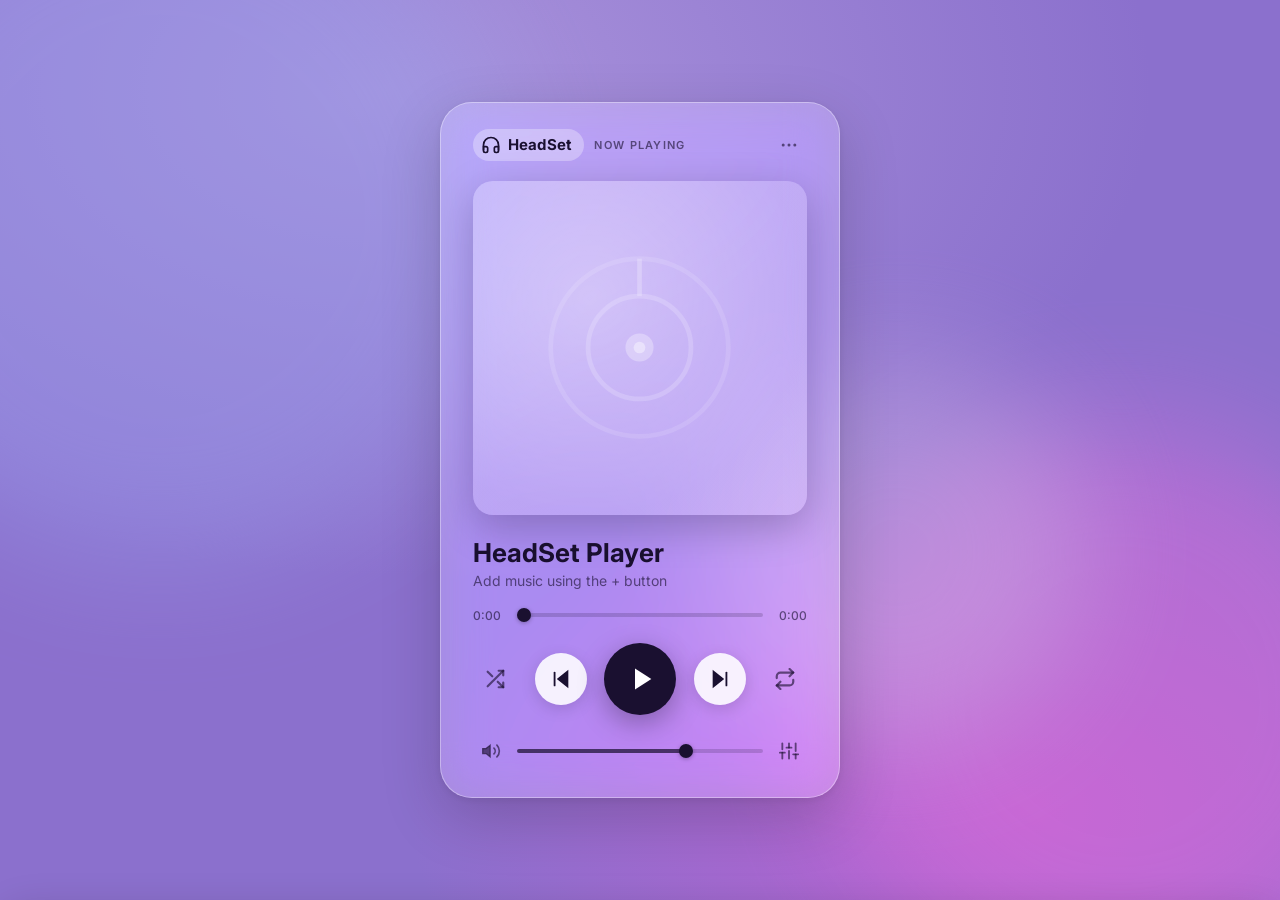
==== commit 68fe3266: "Revert "Implement Figma widget design, smooth play/pause transition, and direct HeadSet.exe launcher" ====
--- a/public/index.html
+++ b/public/index.html
@@ -1,215 +1,285 @@
-<!doctype html>
+<!DOCTYPE html>
 <html lang="en">
 <head>
   <meta charset="utf-8">
-  <meta name="viewport" content="width=device-width, initial-scale=1, maximum-scale=1, user-scalable=no">
-  <meta name="theme-color" content="#7F80E9">
-  <meta name="description" content="HeadSet: Compact PC Music Widget">
-  <title>HeadSet Widget</title>
+  <meta name="viewport" content="width=device-width, initial-scale=1, viewport-fit=cover">
+  <meta name="theme-color" content="#9b8ecf" id="themeColor">
+  <meta name="description" content="HeadSet — A beautiful music player with equalizer, playlist, and add music support.">
+  <title>HeadSet Player</title>
   <link rel="icon" type="image/svg+xml" href="favicon.svg">
   <link rel="manifest" href="manifest.json">
-  <link rel="stylesheet" href="style.css">
   <link rel="preconnect" href="https://fonts.googleapis.com">
   <link rel="preconnect" href="https://fonts.gstatic.com" crossorigin>
-  <link href="https://fonts.googleapis.com/css2?family=Inter:wght@400;500;600;700&display=swap" rel="stylesheet">
+  <link href="https://fonts.googleapis.com/css2?family=Inter:wght@300;400;500;600;700&display=swap" rel="stylesheet">
+  <link rel="stylesheet" href="style.css">
 </head>
 <body>
-  <div class="figma-widget" id="widget">
-    
-    <!-- 1. Top Bar: HeadSet + NOW PLAYING + Action Icons (No minimize, No maximize) -->
-    <header class="figma-bar">
-      <div class="figma-brand" aria-label="HeadSet">
-        <div class="figma-brand-icon">
-          <svg viewBox="0 0 24 24" fill="none" stroke="#222321" stroke-width="2.3" stroke-linecap="round" stroke-linejoin="round">
-            <path d="M4 14v-2a8 8 0 0 1 16 0v2"/>
-            <rect x="2.5" y="13" width="5" height="8" rx="2.2"/>
-            <rect x="16.5" y="13" width="5" height="8" rx="2.2"/>
-          </svg>
-        </div>
-        <span class="figma-brand-title">HeadSet</span>
-      </div>
-
-      <div class="figma-now-label" id="nowLabel">NOW PLAYING</div>
-
-      <div class="figma-actions">
-        <!-- Library Drawer Toggle -->
-        <button class="figma-icon-btn" id="libraryToggle" type="button" aria-label="Open music library" title="Music library">
-          <svg viewBox="0 0 24 24" fill="none" stroke="#222321" stroke-width="2" stroke-linecap="round">
-            <path d="M4 6h16M4 12h16M4 18h11"/>
-          </svg>
-        </button>
-        <!-- Sound Settings Toggle -->
-        <button class="figma-icon-btn" id="settingsToggle" type="button" aria-label="Sound settings & EQ" title="Sound settings">
-          <svg viewBox="0 0 24 24" fill="none" stroke="#222321" stroke-width="2" stroke-linecap="round">
-            <path d="M4 7h16M4 17h16M9 4v6M15 14v6"/>
-          </svg>
-        </button>
-      </div>
-    </header>
-
-    <!-- 2. Album Cover Artwork -->
-    <div class="figma-art-wrap">
-      <div class="figma-art" id="album">
-        <img id="cover" alt="Album artwork" hidden>
-        <div class="figma-art-fallback" id="artFallback" aria-hidden="true">
-          <div class="figma-record">
-            <div class="figma-record-center">
-              <svg viewBox="0 0 24 24" fill="currentColor">
-                <path d="M12 3v10.55c-.59-.34-1.27-.55-2-.55-2.21 0-4 1.79-4 4s1.79 4 4 4 4-1.79 4-4V7h4V3h-6z"/>
-              </svg>
-            </div>
-          </div>
-        </div>
-      </div>
-    </div>
-
-    <!-- 3. Track Details (Title & Artist) -->
-    <div class="figma-meta">
-      <h1 class="figma-title" id="title" title="Your music, your space.">Slow mornings</h1>
-      <p class="figma-artist" id="artist">Kairo · Soft Focus</p>
-    </div>
-
-    <!-- 4. Progress Bar & Timestamp -->
-    <div class="figma-timeline">
-      <div class="figma-seek-container">
-        <input type="range" min="0" max="1000" value="0" step="1" id="seek" aria-label="Song progress">
-      </div>
-      <div class="figma-times">
-        <span id="elapsed">0:00</span>
-        <span id="duration">0:00</span>
-      </div>
-    </div>
-
-    <!-- 5. Controls: Shuffle | Prev | Play/Pause (Animated) | Next | Repeat -->
-    <div class="figma-controls">
-      <!-- Shuffle -->
-      <button class="figma-mode-btn" id="shuffle" type="button" aria-label="Shuffle" title="Shuffle">
-        <svg viewBox="0 0 24 24" fill="none" stroke="currentColor" stroke-width="2" stroke-linecap="round" stroke-linejoin="round">
-          <path d="m16 3 5 0 0 5M4 20l5.5-5.5M14 9l7-6M16 21h5v-5M4 4l7 7M15 15l6 6"/>
+
+  <!-- Dynamic color gradient background -->
+  <div class="bg-gradient" id="bgGradient" aria-hidden="true"></div>
+  <div class="bg-blur-orbs" aria-hidden="true">
+    <div class="orb orb-1"></div>
+    <div class="orb orb-2"></div>
+    <div class="orb orb-3"></div>
+  </div>
+
+  <!-- ==================== LIBRARY DRAWER ==================== -->
+  <div id="scrim" class="scrim" role="presentation"></div>
+  <aside id="drawer" class="drawer" aria-label="Library" inert>
+    <div class="drawer-header">
+      <h2>Library</h2>
+      <div class="drawer-actions">
+        <!-- Add Music button -->
+        <button id="addMusicBtn" class="icon-btn" type="button" aria-label="Add music files" title="Add music">
+          <svg viewBox="0 0 24 24" fill="none" stroke="currentColor" stroke-width="2.4" stroke-linecap="round" stroke-linejoin="round">
+            <circle cx="12" cy="12" r="10"/><line x1="12" y1="8" x2="12" y2="16"/><line x1="8" y1="12" x2="16" y2="12"/>
+          </svg>
+        </button>
+        <input id="fileInput" type="file" multiple accept="audio/*,.mp3,.flac,.wav,.m4a,.ogg,.opus,.aac" hidden aria-hidden="true">
+        <!-- Rescan button -->
+        <button id="refreshBtn" class="icon-btn" type="button" aria-label="Rescan music folder" title="Rescan folder">
+          <svg viewBox="0 0 24 24" fill="none" stroke="currentColor" stroke-width="2.4" stroke-linecap="round" stroke-linejoin="round">
+            <polyline points="23 4 23 10 17 10"/><path d="M20.49 15a9 9 0 1 1-2.12-9.36L23 10"/>
+          </svg>
+        </button>
+        <!-- Close button -->
+        <button id="closeBtn" class="icon-btn" type="button" aria-label="Close library">
+          <svg viewBox="0 0 24 24" fill="none" stroke="currentColor" stroke-width="2.6" stroke-linecap="round">
+            <line x1="6" y1="6" x2="18" y2="18"/><line x1="18" y1="6" x2="6" y2="18"/>
+          </svg>
+        </button>
+      </div>
+    </div>
+    <input id="search" class="search-input" type="search" placeholder="🔍  Search songs…" autocomplete="off" aria-label="Search songs">
+    <ul id="list" class="track-list" role="list"></ul>
+    <p id="empty" class="empty-state" hidden>
+      No songs yet.<br>
+      <span>Tap <strong>+</strong> to add local files, or put audio in the <strong>music</strong> folder.</span>
+    </p>
+  </aside>
+
+  <!-- ==================== MAIN PLAYER CARD ==================== -->
+  <main class="app-shell" role="main">
+    <div class="player-card" id="playerCard">
+
+      <!-- Top bar -->
+      <header class="top-bar">
+        <button id="menuBtn" class="brand-btn" type="button" aria-label="Open library" aria-expanded="false" aria-controls="drawer">
+          <svg class="headset-icon" viewBox="0 0 24 24" fill="none" stroke="currentColor" stroke-width="2" stroke-linecap="round">
+            <path d="M3 18v-6a9 9 0 0 1 18 0v6"/>
+            <path d="M21 19a2 2 0 0 1-2 2h-1a2 2 0 0 1-2-2v-3a2 2 0 0 1 2-2h3z"/>
+            <path d="M3 19a2 2 0 0 0 2 2h1a2 2 0 0 0 2-2v-3a2 2 0 0 0-2-2H3z"/>
+          </svg>
+          <span class="brand-name">HeadSet</span>
+        </button>
+        <span class="now-playing-label" aria-live="polite">NOW PLAYING</span>
+        <button id="moreBtn" class="icon-btn-sm" type="button" aria-label="More options" aria-haspopup="true">
+          <svg viewBox="0 0 24 24" fill="currentColor">
+            <circle cx="5" cy="12" r="1.8"/><circle cx="12" cy="12" r="1.8"/><circle cx="19" cy="12" r="1.8"/>
+          </svg>
+        </button>
+        <!-- More menu dropdown -->
+        <div id="moreMenu" class="more-menu" hidden role="menu" aria-label="Options">
+          <button class="more-menu-item" role="menuitem" id="eqMenuBtn">
+            <svg viewBox="0 0 24 24" fill="none" stroke="currentColor" stroke-width="2" stroke-linecap="round">
+              <line x1="4" y1="21" x2="4" y2="14"/><line x1="4" y1="10" x2="4" y2="3"/>
+              <line x1="12" y1="21" x2="12" y2="12"/><line x1="12" y1="8" x2="12" y2="3"/>
+              <line x1="20" y1="21" x2="20" y2="16"/><line x1="20" y1="12" x2="20" y2="3"/>
+              <line x1="1" y1="14" x2="7" y2="14"/><line x1="9" y1="8" x2="15" y2="8"/><line x1="17" y1="16" x2="23" y2="16"/>
+            </svg>
+            Equalizer
+          </button>
+          <button class="more-menu-item" role="menuitem" id="addMusicMenu">
+            <svg viewBox="0 0 24 24" fill="none" stroke="currentColor" stroke-width="2" stroke-linecap="round">
+              <circle cx="12" cy="12" r="10"/><line x1="12" y1="8" x2="12" y2="16"/><line x1="8" y1="12" x2="16" y2="12"/>
+            </svg>
+            Add Music
+          </button>
+        </div>
+      </header>
+
+      <!-- Album art -->
+      <div class="art-container" id="artContainer">
+        <img id="cover" class="art-image" alt="Album cover" hidden>
+        <div id="artFallback" class="art-fallback" aria-hidden="true">
+          <svg viewBox="0 0 80 80" fill="none">
+            <circle cx="40" cy="40" r="38" stroke="rgba(255,255,255,0.2)" stroke-width="2"/>
+            <circle cx="40" cy="40" r="22" stroke="rgba(255,255,255,0.3)" stroke-width="2"/>
+            <circle cx="40" cy="40" r="6" fill="rgba(255,255,255,0.5)"/>
+            <circle cx="40" cy="40" r="2.5" fill="rgba(255,255,255,0.9)"/>
+            <line x1="40" y1="2" x2="40" y2="18" stroke="rgba(255,255,255,0.4)" stroke-width="2"/>
+          </svg>
+        </div>
+        <!-- Vinyl spin ring (shows when playing) -->
+        <div class="vinyl-ring" id="vinylRing" aria-hidden="true"></div>
+      </div>
+
+      <!-- Track info -->
+      <div class="track-info">
+        <h1 id="title" class="track-title">Loading…</h1>
+        <p id="artistAlbum" class="track-artist" aria-live="polite">—</p>
+      </div>
+
+      <!-- Seek bar -->
+      <div class="seek-row">
+        <span id="timeElapsed" class="time-label" aria-hidden="true">0:00</span>
+        <input id="seek" type="range" class="seek-bar" min="0" max="1000" step="1" value="0" aria-label="Seek">
+        <span id="timeDuration" class="time-label" aria-hidden="true">0:00</span>
+      </div>
+
+      <!-- Main controls -->
+      <div class="controls-row">
+        <button id="shuffle" class="ctrl-icon" type="button" aria-label="Shuffle" aria-pressed="false" title="Shuffle">
+          <svg viewBox="0 0 24 24" fill="none" stroke="currentColor" stroke-width="2.4" stroke-linecap="round" stroke-linejoin="round">
+            <polyline points="16 3 21 3 21 8"/><line x1="4" y1="20" x2="21" y2="3"/>
+            <polyline points="21 16 21 21 16 21"/><line x1="15" y1="15" x2="21" y2="21"/>
+            <line x1="4" y1="4" x2="9" y2="9"/>
+          </svg>
+        </button>
+        <button id="prev" class="ctrl-circle" type="button" aria-label="Previous" title="Previous">
+          <svg viewBox="0 0 24 24" fill="currentColor" stroke="currentColor" stroke-width="2" stroke-linecap="round">
+            <polygon points="19 20 9 12 19 4 19 20"/><line x1="5" y1="19" x2="5" y2="5"/>
+          </svg>
+        </button>
+        <button id="play" class="ctrl-play" type="button" aria-label="Play">
+          <svg id="iconPlay" viewBox="0 0 24 24" fill="currentColor"><polygon points="6 3 20 12 6 21 6 3"/></svg>
+          <svg id="iconPause" viewBox="0 0 24 24" fill="currentColor" hidden>
+            <rect x="6" y="4" width="4" height="16" rx="1"/><rect x="14" y="4" width="4" height="16" rx="1"/>
+          </svg>
+        </button>
+        <button id="next" class="ctrl-circle" type="button" aria-label="Next" title="Next">
+          <svg viewBox="0 0 24 24" fill="currentColor" stroke="currentColor" stroke-width="2" stroke-linecap="round">
+            <polygon points="5 4 15 12 5 20 5 4"/><line x1="19" y1="5" x2="19" y2="19"/>
+          </svg>
+        </button>
+        <button id="repeat" class="ctrl-icon" type="button" aria-label="Repeat: off" data-mode="0" title="Repeat">
+          <svg viewBox="0 0 24 24" fill="none" stroke="currentColor" stroke-width="2.4" stroke-linecap="round" stroke-linejoin="round">
+            <polyline points="17 1 21 5 17 9"/><path d="M3 11V9a4 4 0 0 1 4-4h14"/>
+            <polyline points="7 23 3 19 7 15"/><path d="M21 13v2a4 4 0 0 1-4 4H3"/>
+          </svg>
+          <span class="repeat-one-badge" id="repeatOneBadge" hidden>1</span>
+        </button>
+      </div>
+
+      <!-- Volume row -->
+      <div class="volume-row" id="volumeRow">
+        <button id="mute" class="ctrl-icon-sm" type="button" aria-label="Mute">
+          <svg id="iconVol" viewBox="0 0 24 24" fill="currentColor" stroke="currentColor" stroke-width="1.5" stroke-linecap="round">
+            <polygon points="11 5 6 9 2 9 2 15 6 15 11 19 11 5"/>
+            <path d="M15.54 8.46a5 5 0 0 1 0 7.07M19.07 4.93a10 10 0 0 1 0 14.14" fill="none" stroke-width="2"/>
+          </svg>
+          <svg id="iconMute" viewBox="0 0 24 24" fill="currentColor" stroke="currentColor" stroke-width="1.5" stroke-linecap="round" hidden>
+            <polygon points="11 5 6 9 2 9 2 15 6 15 11 19 11 5"/>
+            <line x1="23" y1="9" x2="17" y2="15" stroke-width="2.5"/><line x1="17" y1="9" x2="23" y2="15" stroke-width="2.5"/>
+          </svg>
+        </button>
+        <input id="vol" type="range" class="vol-bar" min="0" max="100" step="1" value="70" aria-label="Volume">
+        <button id="eqBtn" class="ctrl-icon-sm eq-btn" type="button" aria-label="Equalizer" title="Equalizer">
+          <svg viewBox="0 0 24 24" fill="none" stroke="currentColor" stroke-width="2.2" stroke-linecap="round">
+            <line x1="4" y1="21" x2="4" y2="14"/><line x1="4" y1="10" x2="4" y2="3"/>
+            <line x1="12" y1="21" x2="12" y2="12"/><line x1="12" y1="8" x2="12" y2="3"/>
+            <line x1="20" y1="21" x2="20" y2="16"/><line x1="20" y1="12" x2="20" y2="3"/>
+            <line x1="1" y1="14" x2="7" y2="14"/><line x1="9" y1="8" x2="15" y2="8"/><line x1="17" y1="16" x2="23" y2="16"/>
+          </svg>
+        </button>
+      </div>
+
+    </div><!-- /player-card -->
+  </main>
+
+  <!-- ==================== EQUALIZER PANEL ==================== -->
+  <div id="eqScrim" class="eq-scrim" aria-hidden="true"></div>
+  <div id="eqPanel" class="eq-panel" role="dialog" aria-label="Equalizer" aria-modal="true" inert>
+    <div class="eq-drag-handle" aria-hidden="true"></div>
+    <div class="eq-header">
+      <h2 class="eq-title">
+        <svg viewBox="0 0 24 24" fill="none" stroke="currentColor" stroke-width="2.2" stroke-linecap="round" width="20" height="20">
+          <line x1="4" y1="21" x2="4" y2="14"/><line x1="4" y1="10" x2="4" y2="3"/>
+          <line x1="12" y1="21" x2="12" y2="12"/><line x1="12" y1="8" x2="12" y2="3"/>
+          <line x1="20" y1="21" x2="20" y2="16"/><line x1="20" y1="12" x2="20" y2="3"/>
+          <line x1="1" y1="14" x2="7" y2="14"/><line x1="9" y1="8" x2="15" y2="8"/><line x1="17" y1="16" x2="23" y2="16"/>
+        </svg>
+        Equalizer
+      </h2>
+      <button id="eqCloseBtn" class="icon-btn-sm" type="button" aria-label="Close equalizer">
+        <svg viewBox="0 0 24 24" fill="none" stroke="currentColor" stroke-width="2.6" stroke-linecap="round">
+          <line x1="6" y1="6" x2="18" y2="18"/><line x1="18" y1="6" x2="6" y2="18"/>
         </svg>
       </button>
-
-      <!-- Previous (Pill 48x48) -->
-      <button class="figma-step-btn" id="prev" type="button" aria-label="Previous song" title="Previous">
-        <svg viewBox="0 0 24 24" fill="#222321">
-          <path d="M6 5h2v14H6zm13.5 0v14L8.5 12z"/>
+    </div>
+
+    <!-- Presets -->
+    <div class="eq-presets" role="group" aria-label="EQ presets">
+      <button class="preset-btn active" data-preset="flat">Flat</button>
+      <button class="preset-btn" data-preset="bass">Bass Boost</button>
+      <button class="preset-btn" data-preset="vocal">Vocal</button>
+      <button class="preset-btn" data-preset="rock">Rock</button>
+      <button class="preset-btn" data-preset="pop">Pop</button>
+      <button class="preset-btn" data-preset="jazz">Jazz</button>
+    </div>
+
+    <!-- EQ Band sliders -->
+    <div class="eq-bands" role="group" aria-label="Frequency bands">
+      <div class="eq-band">
+        <span class="eq-band-label">Sub-Bass</span>
+        <span class="eq-band-freq">60 Hz</span>
+        <div class="eq-slider-wrap">
+          <input type="range" id="eq60" class="eq-slider" min="-15" max="15" step="0.5" value="0" aria-label="60 Hz Sub-Bass gain">
+          <div class="eq-meter" id="meter60"></div>
+        </div>
+        <span class="eq-band-db" id="val60">0 dB</span>
+      </div>
+      <div class="eq-band">
+        <span class="eq-band-label">Bass</span>
+        <span class="eq-band-freq">250 Hz</span>
+        <div class="eq-slider-wrap">
+          <input type="range" id="eq250" class="eq-slider" min="-15" max="15" step="0.5" value="0" aria-label="250 Hz Bass gain">
+          <div class="eq-meter" id="meter250"></div>
+        </div>
+        <span class="eq-band-db" id="val250">0 dB</span>
+      </div>
+      <div class="eq-band">
+        <span class="eq-band-label">Mid</span>
+        <span class="eq-band-freq">1 kHz</span>
+        <div class="eq-slider-wrap">
+          <input type="range" id="eq1k" class="eq-slider" min="-15" max="15" step="0.5" value="0" aria-label="1 kHz Mid gain">
+          <div class="eq-meter" id="meter1k"></div>
+        </div>
+        <span class="eq-band-db" id="val1k">0 dB</span>
+      </div>
+      <div class="eq-band">
+        <span class="eq-band-label">Presence</span>
+        <span class="eq-band-freq">4 kHz</span>
+        <div class="eq-slider-wrap">
+          <input type="range" id="eq4k" class="eq-slider" min="-15" max="15" step="0.5" value="0" aria-label="4 kHz Presence gain">
+          <div class="eq-meter" id="meter4k"></div>
+        </div>
+        <span class="eq-band-db" id="val4k">0 dB</span>
+      </div>
+      <div class="eq-band">
+        <span class="eq-band-label">Brilliance</span>
+        <span class="eq-band-freq">12 kHz</span>
+        <div class="eq-slider-wrap">
+          <input type="range" id="eq12k" class="eq-slider" min="-15" max="15" step="0.5" value="0" aria-label="12 kHz Brilliance gain">
+          <div class="eq-meter" id="meter12k"></div>
+        </div>
+        <span class="eq-band-db" id="val12k">0 dB</span>
+      </div>
+    </div>
+
+    <!-- Tempo / Playback Rate -->
+    <div class="tempo-row">
+      <label class="tempo-label" for="tempo">
+        <svg viewBox="0 0 24 24" fill="none" stroke="currentColor" stroke-width="2" stroke-linecap="round" width="18" height="18">
+          <circle cx="12" cy="12" r="10"/><polyline points="12 6 12 12 16 14"/>
         </svg>
-      </button>
-
-      <!-- Play / Pause (Big 72x72 Circle with Smooth Animated Morph Transition) -->
-      <button class="figma-play-btn" id="play" type="button" aria-label="Play / Pause" title="Play / Pause">
-        <div class="icon-layer play-state" id="playIcon">
-          <svg viewBox="0 0 24 24" fill="#CFC0C0">
-            <path d="M8 5.14v13.72a1 1 0 0 0 1.55.83l11-6.86a1 1 0 0 0 0-1.66l-11-6.86a1 1 0 0 0-1.55.83z"/>
-          </svg>
-        </div>
-        <div class="icon-layer pause-state" id="pauseIcon">
-          <span class="pause-bar"></span>
-          <span class="pause-bar"></span>
-        </div>
-      </button>
-
-      <!-- Next (Pill 48x48) -->
-      <button class="figma-step-btn" id="next" type="button" aria-label="Next song" title="Next">
-        <svg viewBox="0 0 24 24" fill="#222321">
-          <path d="M16 5h2v14h-2zm-11.5 0v14l11-7z"/>
-        </svg>
-      </button>
-
-      <!-- Repeat -->
-      <button class="figma-mode-btn" id="repeat" type="button" aria-label="Repeat" title="Repeat">
-        <svg viewBox="0 0 24 24" fill="none" stroke="currentColor" stroke-width="2" stroke-linecap="round" stroke-linejoin="round">
-          <path d="m17 2 4 4-4 4M3 11V9a3 3 0 0 1 3-3h15M7 22l-4-4 4-4M21 13v2a3 3 0 0 1-3 3H3"/>
-        </svg>
-        <span id="repeatOne" hidden>1</span>
-      </button>
-    </div>
-
-    <!-- 6. Bottom Volume Control with Divider -->
-    <div class="figma-bottom">
-      <div class="figma-divider"></div>
-      <div class="figma-volume-row">
-        <button id="mute" class="figma-vol-btn" type="button" aria-label="Mute" title="Mute">
-          <svg id="volumeIcon" viewBox="0 0 24 24" fill="none" stroke="#787973" stroke-width="2" stroke-linecap="round" stroke-linejoin="round">
-            <path d="M11 5 6 9H3v6h3l5 4V5ZM15.5 8.5a5 5 0 0 1 0 7M18.5 6a8.5 8.5 0 0 1 0 12"/>
-          </svg>
-          <svg id="mutedIcon" viewBox="0 0 24 24" fill="none" stroke="#787973" stroke-width="2" stroke-linecap="round" stroke-linejoin="round" hidden>
-            <path d="M11 5 6 9H3v6h3l5 4V5ZM16 9l5 6m0-6-5 6"/>
-          </svg>
-        </button>
-        <div class="figma-vol-slider-wrap">
-          <input id="volume" type="range" min="0" max="100" value="70" aria-label="Volume">
-        </div>
-        <span id="volumeLabel" class="figma-vol-pct">70%</span>
-      </div>
-    </div>
-
-    <!-- 7. Sliding Library Drawer Panel -->
-    <section id="libraryPanel" class="panel" aria-label="Music library" hidden>
-      <div class="panel-top">
-        <div>
-          <span class="panel-kicker">YOUR COLLECTION</span>
-          <h2>Music library <span id="libraryCount">0</span></h2>
-        </div>
-        <button class="icon-button close" data-close type="button" aria-label="Close library">×</button>
-      </div>
-      <div class="library-tools">
-        <label class="search-wrap">
-          <svg viewBox="0 0 24 24" fill="none" stroke="currentColor" stroke-width="2"><circle cx="11" cy="11" r="7"/><path d="m16 16 5 5"/></svg>
-          <input id="search" type="search" placeholder="Search your songs" aria-label="Search music">
-        </label>
-        <button id="uploadBtn" class="upload-button" type="button" title="Add music" aria-label="Add music">+</button>
-        <button id="refresh" class="refresh-button" type="button" title="Rescan folder" aria-label="Refresh library">
-          <svg viewBox="0 0 24 24" fill="none" stroke="currentColor" stroke-width="2"><path d="M20 7v5h-5M4 17v-5h5"/><path d="M5 9a7 7 0 0 1 12.4-2L20 12M4 12l2.6 5A7 7 0 0 0 19 15"/></svg>
-        </button>
-      </div>
-      <div class="list-scroller">
-        <ul id="songs" class="songs"></ul>
-        <div class="empty-list" id="emptyList" hidden>
-          <div class="empty-disc">♫</div>
-          <strong>No tracks here yet</strong>
-          <span>Add a music file to start listening.</span>
-          <button id="emptyAdd" type="button">Add your first song</button>
-        </div>
-      </div>
-    </section>
-
-    <!-- 8. Sliding Sound Controls & Equalizer Panel -->
-    <section id="settingsPanel" class="panel" aria-label="Sound controls" hidden>
-      <div class="panel-top">
-        <div>
-          <span class="panel-kicker">MAKE IT YOURS</span>
-          <h2>Sound settings</h2>
-        </div>
-        <button class="icon-button close" data-close type="button" aria-label="Close sound settings">×</button>
-      </div>
-      <h3 class="settings-caption">EQUALIZER</h3>
-      <div class="preset-row" id="presetRow">
-        <button type="button" data-preset="flat" class="preset selected">Flat</button>
-        <button type="button" data-preset="bass" class="preset">Bass</button>
-        <button type="button" data-preset="vocal" class="preset">Vocal</button>
-        <button type="button" data-preset="pop" class="preset">Pop</button>
-        <button type="button" data-preset="rock" class="preset">Rock</button>
-      </div>
-      <div class="equalizer" id="equalizer">
-        <div class="eq-band"><span id="db0">0</span><input id="eq0" type="range" min="-12" max="12" step="1" value="0" aria-label="60 hertz"><small>60</small></div>
-        <div class="eq-band"><span id="db1">0</span><input id="eq1" type="range" min="-12" max="12" step="1" value="0" aria-label="250 hertz"><small>250</small></div>
-        <div class="eq-band"><span id="db2">0</span><input id="eq2" type="range" min="-12" max="12" step="1" value="0" aria-label="1 kilohertz"><small>1k</small></div>
-        <div class="eq-band"><span id="db3">0</span><input id="eq3" type="range" min="-12" max="12" step="1" value="0" aria-label="4 kilohertz"><small>4k</small></div>
-        <div class="eq-band"><span id="db4">0</span><input id="eq4" type="range" min="-12" max="12" step="1" value="0" aria-label="12 kilohertz"><small>12k</small></div>
-      </div>
-      <div class="tempo-heading">
-        <div><h3>Playback speed</h3><p>Slow down or speed up songs</p></div>
-        <strong id="speedLabel">1.00×</strong>
-      </div>
-      <input id="speed" class="speed-slider" type="range" min="0.5" max="2" step="0.05" value="1" aria-label="Playback speed">
-    </section>
-
-    <!-- Toast Notification -->
-    <div class="toast" id="toast" role="status" aria-live="polite"></div>
+        Tempo
+      </label>
+      <input type="range" id="tempo" class="tempo-slider" min="0.5" max="2.0" step="0.05" value="1.0" aria-label="Playback speed">
+      <span id="tempoVal" class="tempo-val">1.0×</span>
+    </div>
   </div>
 
-  <input id="fileInput" type="file" multiple accept="audio/*,.mp3,.m4a,.wav,.ogg,.flac,.aac,.opus" hidden>
   <audio id="audio" preload="metadata"></audio>
   <script src="app.js"></script>
 </body>
--- a/public/style.css
+++ b/public/style.css
@@ -1,934 +1,516 @@
+/* ===================================================================
+   HeadSet Player — Style Sheet
+   Design: Soft lavender card, dynamic color transitions, minimal UI
+   =================================================================== */
+
+/* ---------- Design Tokens ---------- */
 :root {
-  --bg: #7F80E9;
-  --text-dark: #222321;
-  --text-muted: #787973;
-  --border-light: #DDDED7;
-  --pill-bg: #ECEDE7;
-  --play-bg: #000000;
-  --play-icon: #CFC0C0;
-  --panel-bg: #1e1d2c;
-  --panel-text: #f0eeff;
-}
-
-* {
-  box-sizing: border-box;
-  margin: 0;
-  padding: 0;
-}
-
-html, body {
-  height: 100%;
-  width: 100%;
-  margin: 0;
-  padding: 0;
-  background: var(--bg);
-  font-family: 'Inter', -apple-system, BlinkMacSystemFont, 'Segoe UI', Roboto, sans-serif;
+  --hue: 258;
+  --bg-s: 48%;
+  --bg-l: 62%;
+  --card-alpha: 0.22;
+  --accent: hsl(var(--hue), 60%, 42%);
+  --accent-light: hsl(var(--hue), 55%, 70%);
+  --text-primary: #1a1030;
+  --text-secondary: rgba(26, 16, 48, 0.62);
+  --text-on-dark: #fff;
+  --ctrl-bg: rgba(255,255,255,0.88);
+  --ctrl-shadow: 0 4px 16px rgba(0,0,0,0.14);
+  --play-bg: #1a1030;
+  --play-color: #fff;
+  --slider-track: rgba(26, 16, 48, 0.18);
+  --slider-fill: rgba(26, 16, 48, 0.72);
+  --radius-card: 32px;
+  --radius-art: 20px;
+  --transition-color: background 1.2s ease, color 0.6s ease;
+}
+
+/* ---------- Reset ---------- */
+*, *::before, *::after { box-sizing: border-box; margin: 0; padding: 0; -webkit-tap-highlight-color: transparent; }
+[hidden] { display: none !important; }
+html { height: 100%; font-size: 16px; }
+body {
+  font-family: 'Inter', system-ui, -apple-system, sans-serif;
+  min-height: 100%;
+  min-height: 100dvh;
   overflow: hidden;
-  user-select: none;
-  -webkit-font-smoothing: antialiased;
-}
-
-button, input {
-  font: inherit;
-  border: none;
-  background: transparent;
-  color: inherit;
-}
-
-button {
-  cursor: pointer;
-  outline: none;
-}
-
-[hidden] {
-  display: none !important;
-}
-
-/* ── MAIN WIDGET CARD (Matches Figma 28px padding & radius) ── */
-.figma-widget {
-  width: 100%;
-  height: 100vh;
-  box-sizing: border-box;
-  padding: 24px 28px 20px;
-  background: var(--bg);
-  border-radius: 28px;
-  outline: 1px var(--border-light) solid;
-  outline-offset: -1px;
-  display: flex;
-  flex-direction: column;
-  justify-content: space-between;
+  display: grid;
+  place-items: center;
   position: relative;
+}
+button { font: inherit; border: 0; background: none; cursor: pointer; color: inherit; }
+button:focus-visible, input:focus-visible { outline: 3px solid rgba(255,255,255,0.8); outline-offset: 2px; border-radius: 4px; }
+svg { display: block; }
+input[type=range] { -webkit-appearance: none; appearance: none; background: transparent; cursor: pointer; }
+
+/* ---------- Background (dynamic hue-shifting gradient) ---------- */
+.bg-gradient {
+  position: fixed; inset: 0; z-index: 0;
+  background: radial-gradient(ellipse 100% 90% at 30% 10%, hsl(var(--hue), 50%, 72%), transparent 60%),
+              radial-gradient(ellipse 80% 70% at 80% 90%, hsl(calc(var(--hue) + 30), 55%, 60%), transparent 60%),
+              hsl(var(--hue), var(--bg-s), var(--bg-l));
+  transition: background 1.4s cubic-bezier(0.4,0,0.2,1);
+}
+.bg-blur-orbs { position: fixed; inset: 0; z-index: 0; overflow: hidden; pointer-events: none; }
+.orb {
+  position: absolute; border-radius: 50%;
+  filter: blur(60px); opacity: 0.45;
+  transition: background 1.4s ease, transform 8s ease-in-out;
+}
+.orb-1 { width: 55vw; height: 55vw; top: -15%; left: -15%; background: hsl(calc(var(--hue) - 20), 65%, 75%); animation: drift1 18s ease-in-out infinite alternate; }
+.orb-2 { width: 45vw; height: 45vw; bottom: -10%; right: -10%; background: hsl(calc(var(--hue) + 40), 60%, 65%); animation: drift2 22s ease-in-out infinite alternate; }
+.orb-3 { width: 30vw; height: 30vw; top: 40%; left: 55%; background: hsl(calc(var(--hue) + 15), 50%, 80%); animation: drift3 15s ease-in-out infinite alternate; }
+
+@keyframes drift1 { from { transform: translate(0,0) scale(1); } to { transform: translate(8%,12%) scale(1.15); } }
+@keyframes drift2 { from { transform: translate(0,0) scale(1); } to { transform: translate(-10%,-8%) scale(1.1); } }
+@keyframes drift3 { from { transform: translate(0,0) scale(1); } to { transform: translate(-15%,10%) scale(0.9); } }
+
+/* ---------- App Shell ---------- */
+.app-shell {
+  position: relative; z-index: 2;
+  width: 100%; height: 100%; min-height: 100dvh;
+  display: grid; place-items: center;
+  padding: 16px;
+  padding-top: max(16px, env(safe-area-inset-top));
+  padding-bottom: max(16px, env(safe-area-inset-bottom));
+  padding-left: max(16px, env(safe-area-inset-left));
+  padding-right: max(16px, env(safe-area-inset-right));
+}
+
+/* ---------- Player Card ---------- */
+.player-card {
+  position: relative;
+  width: min(400px, 100%);
+  max-height: min(820px, calc(100dvh - 32px));
+  background: rgba(255,255,255,var(--card-alpha));
+  backdrop-filter: blur(24px) saturate(1.4);
+  -webkit-backdrop-filter: blur(24px) saturate(1.4);
+  border-radius: var(--radius-card);
+  border: 1px solid rgba(255,255,255,0.35);
+  box-shadow: 0 20px 60px rgba(0,0,0,0.18), 0 2px 8px rgba(0,0,0,0.08);
+  display: flex; flex-direction: column; gap: 0;
   overflow: hidden;
-}
-
-/* ── 1. TOP HEADER (NO Minimize, NO Maximize) ── */
-.figma-bar {
-  display: flex;
-  justify-content: space-between;
-  align-items: center;
-  height: 24px;
+  padding: 20px 24px 24px;
+  gap: 2px;
+}
+@supports not (backdrop-filter: blur(1px)) {
+  .player-card { background: rgba(180,165,220,0.92); }
+}
+
+/* ---------- Top Bar ---------- */
+.top-bar {
+  display: flex; align-items: center; justify-content: space-between;
+  margin-bottom: 16px;
+  position: relative;
+}
+.brand-btn {
+  display: flex; align-items: center; gap: 7px;
+  padding: 6px 12px 6px 8px;
+  border-radius: 20px;
+  background: rgba(255,255,255,0.3);
+  color: var(--text-primary);
+  font-weight: 600; font-size: 15px; letter-spacing: 0.01em;
+  transition: background 0.2s;
+}
+.brand-btn:hover { background: rgba(255,255,255,0.5); }
+.headset-icon { width: 20px; height: 20px; }
+.brand-name { font-size: 15px; font-weight: 700; }
+.now-playing-label {
+  font-size: 11px; font-weight: 600; letter-spacing: 0.12em;
+  color: var(--text-secondary); text-transform: uppercase;
+  position: absolute; left: 50%; transform: translateX(-50%);
+  white-space: nowrap;
+}
+.icon-btn-sm {
+  width: 36px; height: 36px; display: grid; place-items: center;
+  border-radius: 50%; color: var(--text-secondary);
+  transition: background 0.2s, color 0.2s;
+}
+.icon-btn-sm:hover { background: rgba(255,255,255,0.4); color: var(--text-primary); }
+.icon-btn-sm svg { width: 20px; height: 20px; }
+
+/* More menu */
+.more-menu {
+  position: absolute; right: 0; top: calc(100% + 4px); z-index: 20;
+  background: rgba(255,255,255,0.92);
+  backdrop-filter: blur(16px); -webkit-backdrop-filter: blur(16px);
+  border-radius: 14px; overflow: hidden;
+  box-shadow: 0 8px 32px rgba(0,0,0,0.18);
+  border: 1px solid rgba(255,255,255,0.6);
+  min-width: 170px;
+}
+.more-menu-item {
+  display: flex; align-items: center; gap: 10px;
+  width: 100%; padding: 13px 18px;
+  font-size: 14px; font-weight: 500; color: var(--text-primary);
+  transition: background 0.15s;
+}
+.more-menu-item:hover { background: rgba(120,100,200,0.12); }
+.more-menu-item svg { width: 18px; height: 18px; flex-shrink: 0; }
+
+/* ---------- Album Art ---------- */
+.art-container {
+  position: relative;
+  width: 100%; aspect-ratio: 1;
+  border-radius: var(--radius-art);
+  overflow: hidden;
+  background: rgba(255,255,255,0.15);
+  box-shadow: 0 12px 40px rgba(0,0,0,0.22);
+  margin-bottom: 20px;
   flex-shrink: 0;
-  padding: 0 2px;
-}
-
-.figma-brand {
-  display: flex;
-  align-items: center;
-  gap: 8px;
-}
-
-.figma-brand-icon {
-  width: 18px;
-  height: 18px;
-  display: flex;
-  align-items: center;
-  justify-content: center;
-}
-
-.figma-brand-icon svg {
-  width: 18px;
-  height: 18px;
-}
-
-.figma-brand-title {
-  color: var(--text-dark);
-  font-size: 14px;
-  font-weight: 600;
-  letter-spacing: -0.2px;
-}
-
-.figma-now-label {
-  color: var(--text-muted);
-  font-size: 10px;
-  font-weight: 500;
-  letter-spacing: 0.6px;
-}
-
-.figma-actions {
-  display: flex;
-  align-items: center;
-  gap: 8px;
-}
-
-.figma-icon-btn {
-  width: 24px;
-  height: 24px;
-  display: flex;
-  align-items: center;
-  justify-content: center;
-  border-radius: 6px;
-  color: var(--text-dark);
-  transition: transform 0.15s ease, opacity 0.15s ease;
-}
-
-.figma-icon-btn:hover {
-  transform: scale(1.1);
-  opacity: 0.8;
-}
-
-.figma-icon-btn svg {
-  width: 18px;
-  height: 18px;
-}
-
-/* ── 2. ALBUM ARTWORK ── */
-.figma-art-wrap {
-  display: flex;
-  align-items: center;
-  justify-content: center;
-  padding: 14px 0 16px;
-  flex: 1;
-  min-height: 0;
-}
-
-.figma-art {
-  width: 100%;
-  max-width: 344px;
-  aspect-ratio: 1 / 1;
-  max-height: 290px;
-  border-radius: 14px;
+}
+.art-image { width: 100%; height: 100%; object-fit: cover; display: block; }
+.art-fallback {
+  position: absolute; inset: 0;
+  display: grid; place-items: center;
+  background: radial-gradient(circle at 35% 35%, rgba(255,255,255,0.3) 0%, rgba(255,255,255,0.05) 70%);
+}
+.art-fallback svg { width: 56%; height: 56%; opacity: 0.6; }
+.vinyl-ring {
+  position: absolute; inset: 0;
+  border-radius: var(--radius-art);
+  border: 3px solid rgba(255,255,255,0.0);
+  transition: border-color 0.4s;
+  pointer-events: none;
+}
+body.is-playing .vinyl-ring { border-color: rgba(255,255,255,0.4); }
+body.is-playing .art-container { animation: artPulse 3s ease-in-out infinite; }
+@keyframes artPulse {
+  0%, 100% { box-shadow: 0 12px 40px rgba(0,0,0,0.22); }
+  50% { box-shadow: 0 16px 52px rgba(0,0,0,0.3), 0 0 30px rgba(255,255,255,0.15); }
+}
+
+/* ---------- Track Info ---------- */
+.track-info { margin-bottom: 14px; }
+.track-title {
+  font-size: clamp(20px, 5vw, 26px); font-weight: 700;
+  color: var(--text-primary); line-height: 1.2;
+  display: -webkit-box; -webkit-line-clamp: 2; -webkit-box-orient: vertical;
   overflow: hidden;
+  margin-bottom: 4px;
+}
+.track-artist {
+  font-size: 14px; font-weight: 400; color: var(--text-secondary);
+  white-space: nowrap; overflow: hidden; text-overflow: ellipsis;
+}
+
+/* ---------- Seek Bar ---------- */
+.seek-row {
+  display: flex; align-items: center; gap: 8px;
+  margin-bottom: 16px;
+}
+.time-label { font-size: 12px; font-weight: 500; color: var(--text-secondary); min-width: 36px; }
+#timeElapsed { text-align: left; }
+#timeDuration { text-align: right; }
+.seek-bar { flex: 1; height: 20px; }
+.seek-bar::-webkit-slider-runnable-track {
+  height: 4px; border-radius: 4px;
+  background: linear-gradient(90deg, var(--slider-fill) var(--p, 0%), var(--slider-track) var(--p, 0%));
+}
+.seek-bar::-moz-range-track { height: 4px; border-radius: 4px; background: var(--slider-track); }
+.seek-bar::-moz-range-progress { height: 4px; border-radius: 4px; background: var(--slider-fill); }
+.seek-bar::-webkit-slider-thumb {
+  -webkit-appearance: none; width: 14px; height: 14px; margin-top: -5px;
+  border-radius: 50%; background: var(--text-primary); border: 0;
+  box-shadow: 0 1px 4px rgba(0,0,0,0.3);
+  transition: transform 0.15s, width 0.15s, height 0.15s;
+}
+.seek-bar:active::-webkit-slider-thumb { transform: scale(1.3); }
+.seek-bar::-moz-range-thumb { width: 14px; height: 14px; border-radius: 50%; background: var(--text-primary); border: 0; }
+
+/* ---------- Controls ---------- */
+.controls-row {
+  display: flex; align-items: center; justify-content: space-between;
+  margin-bottom: 16px;
+}
+/* Shuffle / Repeat icons */
+.ctrl-icon {
+  width: 44px; height: 44px; display: grid; place-items: center;
+  border-radius: 50%; color: var(--text-secondary);
+  transition: color 0.2s, transform 0.12s;
   position: relative;
-  box-shadow: 0 12px 32px rgba(34, 35, 33, 0.22);
-  background: linear-gradient(135deg, #6c6ebf, #4a4a82);
-  display: flex;
-  align-items: center;
-  justify-content: center;
-}
-
-.figma-art img {
-  width: 100%;
-  height: 100%;
-  object-fit: cover;
-  display: block;
-}
-
-.figma-art-fallback {
-  width: 100%;
-  height: 100%;
-  display: flex;
-  align-items: center;
-  justify-content: center;
-  background: radial-gradient(circle at 30% 30%, #9b9bf8, #5a5ba5);
-}
-
-.figma-record {
-  width: 180px;
-  height: 180px;
+}
+.ctrl-icon:active { transform: scale(0.88); }
+.ctrl-icon.on { color: var(--accent); }
+.ctrl-icon svg { width: 22px; height: 22px; }
+
+/* Prev / Next circles */
+.ctrl-circle {
+  width: 52px; height: 52px; display: grid; place-items: center;
   border-radius: 50%;
-  background: repeating-radial-gradient(circle, #1a1a24 0, #1a1a24 3px, #262635 4px, #13131b 6px);
-  display: flex;
-  align-items: center;
-  justify-content: center;
-  box-shadow: 0 6px 20px rgba(0, 0, 0, 0.4);
-}
-
-body.playing .figma-record {
-  animation: spinRecord 12s linear infinite;
-}
-
-@keyframes spinRecord {
-  to { transform: rotate(360deg); }
-}
-
-.figma-record-center {
-  width: 62px;
-  height: 62px;
+  background: var(--ctrl-bg);
+  box-shadow: var(--ctrl-shadow);
+  color: var(--text-primary);
+  transition: transform 0.12s, box-shadow 0.2s;
+}
+.ctrl-circle:hover { box-shadow: 0 6px 24px rgba(0,0,0,0.2); }
+.ctrl-circle:active { transform: scale(0.9); }
+.ctrl-circle svg { width: 22px; height: 22px; }
+
+/* Play / Pause button */
+.ctrl-play {
+  width: 72px; height: 72px; display: grid; place-items: center;
   border-radius: 50%;
-  background: #7F80E9;
-  display: flex;
-  align-items: center;
-  justify-content: center;
-  color: #222321;
-}
-
-.figma-record-center svg {
-  width: 24px;
-  height: 24px;
-}
-
-/* ── 3. TRACK TITLE & ARTIST ── */
-.figma-meta {
-  display: flex;
-  flex-direction: column;
-  gap: 4px;
-  margin-bottom: 12px;
-}
-
-.figma-title {
-  color: var(--text-dark);
-  font-size: 26px;
-  font-weight: 600;
-  line-height: 1.15;
-  letter-spacing: -0.4px;
-  white-space: nowrap;
-  overflow: hidden;
-  text-overflow: ellipsis;
-  margin: 0;
-}
-
-.figma-artist {
-  color: var(--text-muted);
-  font-size: 13.5px;
-  font-weight: 400;
-  line-height: 1.3;
-  white-space: nowrap;
-  overflow: hidden;
-  text-overflow: ellipsis;
-  margin: 0;
-}
-
-/* ── 4. PROGRESS BAR & TIMELINE ── */
-.figma-timeline {
-  display: flex;
-  flex-direction: column;
-  gap: 7px;
-  margin-bottom: 8px;
-}
-
-.figma-seek-container {
-  height: 12px;
-  position: relative;
-  display: flex;
-  align-items: center;
-}
-
-.figma-seek-container input[type=range] {
-  appearance: none;
+  background: var(--play-bg);
+  color: var(--play-color);
+  box-shadow: 0 8px 28px rgba(0,0,0,0.3);
+  transition: transform 0.12s, box-shadow 0.2s;
+}
+.ctrl-play:hover { box-shadow: 0 10px 36px rgba(0,0,0,0.38); }
+.ctrl-play:active { transform: scale(0.93); }
+.ctrl-play svg { width: 28px; height: 28px; }
+#iconPlay { transform: translateX(2px); }
+.repeat-one-badge {
+  position: absolute; bottom: 2px; right: 2px;
+  font-size: 10px; font-weight: 700; color: var(--accent);
+  background: rgba(255,255,255,0.9); border-radius: 50%;
+  width: 15px; height: 15px; display: grid; place-items: center;
+}
+
+/* ---------- Volume Row ---------- */
+.volume-row {
+  display: flex; align-items: center; gap: 8px;
+}
+.ctrl-icon-sm {
+  width: 36px; height: 36px; display: grid; place-items: center;
+  border-radius: 50%; color: var(--text-secondary);
+  transition: color 0.2s, transform 0.12s;
+  flex-shrink: 0;
+}
+.ctrl-icon-sm:active { transform: scale(0.88); }
+.ctrl-icon-sm svg { width: 20px; height: 20px; }
+.eq-btn.on { color: var(--accent); }
+.vol-bar { flex: 1; height: 20px; }
+.vol-bar::-webkit-slider-runnable-track {
+  height: 4px; border-radius: 4px;
+  background: linear-gradient(90deg, var(--slider-fill) var(--p, 0%), var(--slider-track) var(--p, 0%));
+}
+.vol-bar::-moz-range-track { height: 4px; border-radius: 4px; background: var(--slider-track); }
+.vol-bar::-moz-range-progress { height: 4px; border-radius: 4px; background: var(--slider-fill); }
+.vol-bar::-webkit-slider-thumb {
+  -webkit-appearance: none; width: 14px; height: 14px; margin-top: -5px;
+  border-radius: 50%; background: var(--text-primary); border: 0;
+  box-shadow: 0 1px 4px rgba(0,0,0,0.3);
+  transition: transform 0.15s;
+}
+.vol-bar:active::-webkit-slider-thumb { transform: scale(1.3); }
+.vol-bar::-moz-range-thumb { width: 14px; height: 14px; border-radius: 50%; background: var(--text-primary); border: 0; }
+
+/* ---------- Library Drawer ---------- */
+.scrim {
+  position: fixed; inset: 0; z-index: 10;
+  background: rgba(0,0,0,0.4); backdrop-filter: blur(2px);
+  opacity: 0; pointer-events: none;
+  transition: opacity 0.3s;
+}
+.scrim.show { opacity: 1; pointer-events: auto; }
+.drawer {
+  position: fixed; inset: 0 auto 0 0; z-index: 11;
+  width: min(340px, 90vw);
+  display: flex; flex-direction: column;
+  background: rgba(240,235,255,0.92);
+  backdrop-filter: blur(20px) saturate(1.5); -webkit-backdrop-filter: blur(20px) saturate(1.5);
+  border-right: 1px solid rgba(255,255,255,0.4);
+  box-shadow: 4px 0 32px rgba(0,0,0,0.15);
+  padding-top: max(16px, env(safe-area-inset-top));
+  padding-bottom: max(16px, env(safe-area-inset-bottom));
+  transform: translateX(-105%); visibility: hidden;
+  transition: transform 0.32s cubic-bezier(0.4,0,0.2,1), visibility 0.32s;
+}
+.drawer.open { transform: none; visibility: visible; }
+.drawer-header {
+  display: flex; align-items: center; gap: 2px;
+  padding: 8px 12px 10px 20px;
+}
+.drawer-header h2 { flex: 1; font-size: 20px; font-weight: 700; color: var(--text-primary); }
+.drawer-actions { display: flex; gap: 2px; }
+.icon-btn {
+  width: 40px; height: 40px; display: grid; place-items: center;
+  border-radius: 50%; color: var(--text-secondary);
+  transition: background 0.2s, color 0.2s;
+}
+.icon-btn:hover { background: rgba(120,100,200,0.1); color: var(--text-primary); }
+.icon-btn svg { width: 20px; height: 20px; }
+.search-input {
+  margin: 0 14px 10px; padding: 10px 16px;
+  border: none; border-radius: 20px;
+  background: rgba(255,255,255,0.65);
+  font: inherit; font-size: 14px; color: var(--text-primary);
+  box-shadow: 0 2px 8px rgba(0,0,0,0.06);
+}
+.search-input::placeholder { color: var(--text-secondary); }
+.track-list {
+  list-style: none; overflow-y: auto; flex: 1;
+  padding: 0 8px 16px; overscroll-behavior: contain;
+}
+.track-item {
+  display: block; width: 100%; text-align: left;
+  padding: 11px 14px; border-radius: 14px;
+  color: var(--text-primary);
+  transition: background 0.15s;
+  border-left: 3px solid transparent;
+}
+.track-item:hover { background: rgba(120,100,200,0.1); }
+.track-item.active {
+  background: rgba(120,100,200,0.18);
+  border-left-color: var(--accent);
+}
+.track-item-title { display: block; font-size: 15px; font-weight: 500; overflow: hidden; text-overflow: ellipsis; white-space: nowrap; }
+.track-item-artist { display: block; font-size: 13px; font-weight: 400; color: var(--text-secondary); overflow: hidden; text-overflow: ellipsis; white-space: nowrap; }
+.track-badge {
+  display: inline-block; font-size: 10px; font-weight: 600; padding: 2px 6px;
+  border-radius: 6px; background: rgba(120,100,200,0.15);
+  color: var(--accent); margin-left: 6px; vertical-align: middle;
+}
+.empty-state {
+  padding: 32px 24px; text-align: center; color: var(--text-secondary);
+  line-height: 1.7; font-size: 14px;
+}
+
+/* ---------- Equalizer Panel ---------- */
+.eq-scrim {
+  position: fixed; inset: 0; z-index: 20;
+  background: rgba(0,0,0,0.3); backdrop-filter: blur(2px);
+  opacity: 0; pointer-events: none;
+  transition: opacity 0.3s;
+}
+.eq-scrim.show { opacity: 1; pointer-events: auto; }
+.eq-panel {
+  position: fixed; bottom: 0; left: 0; right: 0; z-index: 21;
+  background: rgba(248,245,255,0.97);
+  backdrop-filter: blur(24px); -webkit-backdrop-filter: blur(24px);
+  border-radius: 28px 28px 0 0;
+  border-top: 1px solid rgba(255,255,255,0.6);
+  box-shadow: 0 -8px 40px rgba(0,0,0,0.18);
+  padding: 10px 24px max(24px, env(safe-area-inset-bottom));
+  transform: translateY(105%);
+  transition: transform 0.38s cubic-bezier(0.4,0,0.2,1);
+}
+.eq-panel.open { transform: none; }
+.eq-drag-handle {
+  width: 44px; height: 5px; border-radius: 3px;
+  background: rgba(0,0,0,0.15); margin: 0 auto 14px;
+}
+.eq-header {
+  display: flex; align-items: center; justify-content: space-between; margin-bottom: 16px;
+}
+.eq-title {
+  display: flex; align-items: center; gap: 8px;
+  font-size: 18px; font-weight: 700; color: var(--text-primary);
+}
+/* Presets */
+.eq-presets {
+  display: flex; gap: 8px; overflow-x: auto; padding-bottom: 4px; margin-bottom: 20px;
+  scrollbar-width: none;
+}
+.eq-presets::-webkit-scrollbar { display: none; }
+.preset-btn {
+  padding: 7px 16px; border-radius: 20px; white-space: nowrap;
+  font-size: 13px; font-weight: 600;
+  background: rgba(120,100,200,0.1); color: var(--text-secondary);
+  border: 2px solid transparent;
+  transition: all 0.18s;
+  flex-shrink: 0;
+}
+.preset-btn:hover { background: rgba(120,100,200,0.2); color: var(--text-primary); }
+.preset-btn.active {
+  background: var(--accent); color: #fff;
+  border-color: transparent;
+  box-shadow: 0 4px 12px rgba(100,80,180,0.35);
+}
+/* EQ Bands */
+.eq-bands {
+  display: flex; gap: 10px; justify-content: space-between; margin-bottom: 20px;
+}
+.eq-band {
+  flex: 1; display: flex; flex-direction: column; align-items: center; gap: 6px;
+}
+.eq-band-label { font-size: 11px; font-weight: 600; color: var(--text-primary); text-align: center; white-space: nowrap; }
+.eq-band-freq { font-size: 10px; color: var(--text-secondary); }
+.eq-slider-wrap {
+  position: relative; height: 110px; display: flex; align-items: center; justify-content: center;
+}
+.eq-slider {
+  -webkit-appearance: slider-vertical; writing-mode: vertical-lr; direction: rtl;
+  width: 28px; height: 100%; cursor: pointer;
+  appearance: slider-vertical;
+}
+.eq-slider::-webkit-slider-runnable-track {
+  width: 4px; border-radius: 4px;
+  background: linear-gradient(to top, var(--accent) var(--p,50%), var(--slider-track) var(--p,50%));
+}
+.eq-slider::-webkit-slider-thumb {
   -webkit-appearance: none;
-  width: 100%;
-  height: 12px;
-  background: transparent;
-  cursor: pointer;
-  display: block;
-}
-
-.figma-seek-container input[type=range]::-webkit-slider-runnable-track {
-  height: 3px;
-  border-radius: 999px;
-  background: linear-gradient(to right, #1E1E1E var(--fill, 0%), #DDDED7 var(--fill, 0%));
-}
-
-.figma-seek-container input[type=range]::-moz-range-track {
-  height: 3px;
-  border-radius: 999px;
-  background: #DDDED7;
-}
-
-.figma-seek-container input[type=range]::-moz-range-progress {
-  height: 3px;
-  border-radius: 999px;
-  background: #1E1E1E;
-}
-
-.figma-seek-container input[type=range]::-webkit-slider-thumb {
-  appearance: none;
-  -webkit-appearance: none;
-  width: 10px;
-  height: 10px;
-  border-radius: 9999px;
-  background: #000000;
-  margin-top: -3.5px;
-  box-shadow: 0 1px 3px rgba(0, 0, 0, 0.4);
-  transition: transform 0.15s ease;
-}
-
-.figma-seek-container input[type=range]:hover::-webkit-slider-thumb {
-  transform: scale(1.3);
-}
-
-.figma-seek-container input[type=range]::-moz-range-thumb {
-  width: 10px;
-  height: 10px;
-  border-radius: 9999px;
-  background: #000000;
-  border: none;
-}
-
-.figma-times {
-  display: flex;
-  justify-content: space-between;
-  align-items: flex-start;
-  font-size: 11px;
-  font-variant-numeric: tabular-nums;
-}
-
-.figma-times #elapsed {
-  color: var(--text-dark);
-  font-weight: 400;
-}
-
-.figma-times #duration {
-  color: var(--text-muted);
-  font-weight: 400;
-}
-
-/* ── 5. CONTROLS & SMOOTH PLAY/PAUSE TRANSITION ── */
-.figma-controls {
-  display: flex;
-  justify-content: space-between;
-  align-items: center;
-  padding: 10px 0 14px;
-}
-
-.figma-mode-btn {
-  width: 32px;
-  height: 40px;
-  display: flex;
-  align-items: center;
-  justify-content: center;
-  color: var(--text-muted);
-  position: relative;
-  transition: color 0.15s ease, transform 0.15s ease;
-}
-
-.figma-mode-btn:hover {
-  color: var(--text-dark);
-  transform: scale(1.1);
-}
-
-.figma-mode-btn.on {
-  color: var(--text-dark);
-}
-
-.figma-mode-btn svg {
-  width: 19px;
-  height: 19px;
-}
-
-.figma-mode-btn span {
-  position: absolute;
-  top: 6px;
-  right: 2px;
-  font-size: 9px;
-  font-weight: 700;
-  background: var(--text-dark);
-  color: var(--bg);
-  border-radius: 50%;
-  width: 12px;
-  height: 12px;
-  display: flex;
-  align-items: center;
-  justify-content: center;
-}
-
-.figma-step-btn {
-  width: 48px;
-  height: 48px;
-  background: var(--pill-bg);
-  border-radius: 999px;
-  display: flex;
-  align-items: center;
-  justify-content: center;
-  box-shadow: 0 2px 6px rgba(34, 35, 33, 0.08);
-  transition: transform 0.18s cubic-bezier(0.34, 1.56, 0.64, 1), background-color 0.15s ease;
-}
-
-.figma-step-btn:hover {
-  transform: scale(1.08);
-  background: #ffffff;
-}
-
-.figma-step-btn:active {
-  transform: scale(0.95);
-}
-
-.figma-step-btn svg {
-  width: 20px;
-  height: 20px;
-}
-
-/* ── SMOOTH ANIMATED PLAY / PAUSE BUTTON ── */
-.figma-play-btn {
-  width: 72px;
-  height: 72px;
-  background: var(--play-bg);
-  box-shadow: 0px 4px 10px rgba(135, 60, 35, 0.18), 0 8px 20px rgba(0, 0, 0, 0.3);
-  border-radius: 999px;
-  display: flex;
-  align-items: center;
-  justify-content: center;
-  position: relative;
-  cursor: pointer;
-  transition: transform 0.2s cubic-bezier(0.34, 1.56, 0.64, 1), box-shadow 0.2s ease, background-color 0.2s ease;
-}
-
-.figma-play-btn:hover {
-  transform: scale(1.06);
-  box-shadow: 0px 6px 14px rgba(135, 60, 35, 0.25), 0 10px 24px rgba(0, 0, 0, 0.4);
-  background: #111111;
-}
-
-.figma-play-btn:active {
-  transform: scale(0.94);
-}
-
-.icon-layer {
-  position: absolute;
-  display: flex;
-  align-items: center;
-  justify-content: center;
-  transition: opacity 0.25s cubic-bezier(0.4, 0, 0.2, 1), transform 0.25s cubic-bezier(0.4, 0, 0.2, 1);
-}
-
-.play-state svg {
-  width: 28px;
-  height: 28px;
-  margin-left: 3px; /* visual center for play triangle */
-}
-
-.pause-state {
-  display: flex;
-  gap: 6px;
-  align-items: center;
-  justify-content: center;
-}
-
-.pause-bar {
-  width: 5px;
-  height: 24px;
-  background: var(--play-icon);
-  border-radius: 1.5px;
-}
-
-/* Smooth Play/Pause Toggle Transitions */
-body:not(.playing) .play-state {
-  opacity: 1;
-  transform: scale(1) rotate(0deg);
-  pointer-events: auto;
-}
-body:not(.playing) .pause-state {
-  opacity: 0;
-  transform: scale(0.5) rotate(-20deg);
-  pointer-events: none;
-}
-
-body.playing .play-state {
-  opacity: 0;
-  transform: scale(0.5) rotate(20deg);
-  pointer-events: none;
-}
-body.playing .pause-state {
-  opacity: 1;
-  transform: scale(1) rotate(0deg);
-  pointer-events: auto;
-}
-
-/* ── 6. BOTTOM VOLUME ROW & DIVIDER ── */
-.figma-bottom {
-  display: flex;
-  flex-direction: column;
-  gap: 14px;
-  padding-bottom: 4px;
-}
-
-.figma-divider {
-  width: 100%;
-  height: 1px;
-  background: var(--border-light);
-}
-
-.figma-volume-row {
-  display: flex;
-  align-items: center;
-  gap: 12px;
-  height: 20px;
-}
-
-.figma-vol-btn {
-  width: 20px;
-  height: 20px;
-  display: flex;
-  align-items: center;
-  justify-content: center;
-  color: var(--text-muted);
-  transition: transform 0.15s ease, color 0.15s ease;
-}
-
-.figma-vol-btn:hover {
-  color: var(--text-dark);
-  transform: scale(1.1);
-}
-
-.figma-vol-btn svg {
-  width: 18px;
-  height: 18px;
-}
-
-.figma-vol-slider-wrap {
-  flex: 1;
-  height: 12px;
-  display: flex;
-  align-items: center;
-  position: relative;
-}
-
-.figma-vol-slider-wrap input[type=range] {
-  appearance: none;
-  -webkit-appearance: none;
-  width: 100%;
-  height: 12px;
-  background: transparent;
-  cursor: pointer;
-}
-
-.figma-vol-slider-wrap input[type=range]::-webkit-slider-runnable-track {
-  height: 3px;
-  border-radius: 999px;
-  background: linear-gradient(to right, #222321 var(--fill, 70%), #DDDED7 var(--fill, 70%));
-}
-
-.figma-vol-slider-wrap input[type=range]::-moz-range-track {
-  height: 3px;
-  border-radius: 999px;
-  background: #DDDED7;
-}
-
-.figma-vol-slider-wrap input[type=range]::-moz-range-progress {
-  height: 3px;
-  border-radius: 999px;
-  background: #222321;
-}
-
-.figma-vol-slider-wrap input[type=range]::-webkit-slider-thumb {
-  appearance: none;
-  -webkit-appearance: none;
-  width: 8px;
-  height: 8px;
-  border-radius: 9999px;
-  background: #222321;
-  margin-top: -2.5px;
-  transition: transform 0.15s ease;
-}
-
-.figma-vol-slider-wrap input[type=range]:hover::-webkit-slider-thumb {
-  transform: scale(1.3);
-}
-
-.figma-vol-slider-wrap input[type=range]::-moz-range-thumb {
-  width: 8px;
-  height: 8px;
-  border-radius: 9999px;
-  background: #222321;
-  border: none;
-}
-
-.figma-vol-pct {
-  color: var(--text-muted);
-  font-size: 11px;
-  font-weight: 400;
-  min-width: 28px;
-  text-align: right;
-  font-variant-numeric: tabular-nums;
-}
-
-/* ── 7. SLIDING DRAWERS (Library & Sound Settings) ── */
-.panel {
-  position: absolute;
-  z-index: 10;
-  inset: 0;
-  background: #1c1b29;
-  color: var(--panel-text);
-  padding: 24px 22px 18px;
-  display: flex;
-  flex-direction: column;
-  box-shadow: 0 10px 40px rgba(0, 0, 0, 0.5);
-  animation: slidePanel 0.22s cubic-bezier(0.16, 1, 0.3, 1);
-  overflow: hidden;
-}
-
-@keyframes slidePanel {
-  from { opacity: 0; transform: translateY(24px); }
-  to { opacity: 1; transform: translateY(0); }
-}
-
-.panel-top {
-  display: flex;
-  justify-content: space-between;
-  align-items: flex-start;
-  margin-bottom: 16px;
-}
-
-.panel-kicker {
-  font-size: 9px;
-  color: #b7a6f2;
-  font-weight: 700;
-  letter-spacing: 1px;
-}
-
-.panel-top h2 {
-  font-size: 20px;
-  margin: 4px 0 0;
-  letter-spacing: -0.4px;
-}
-
-.panel-top h2 span {
-  font-size: 11px;
-  vertical-align: middle;
-  color: #a79fc0;
-  background: #2d2940;
-  border-radius: 8px;
-  padding: 2px 7px;
-  margin-left: 4px;
-}
-
-.close {
-  font-size: 24px;
-  line-height: 1;
-  color: #a79fc0;
-  padding: 4px;
-}
-
-.close:hover {
-  color: white;
-}
-
-.library-tools {
-  display: flex;
-  gap: 8px;
-  margin-bottom: 12px;
-}
-
-.search-wrap {
-  display: flex;
-  gap: 8px;
-  align-items: center;
-  background: #292738;
-  border: 1px solid rgba(255, 255, 255, 0.08);
-  padding: 0 12px;
-  border-radius: 10px;
-  flex: 1;
-}
-
-.search-wrap svg {
-  width: 15px;
-  height: 15px;
-  color: #a8a3ba;
-}
-
-.search-wrap input {
-  background: transparent;
-  outline: 0;
-  border: 0;
-  color: white;
-  font-size: 12px;
-  width: 100%;
-  height: 36px;
-}
-
-.upload-button, .refresh-button {
-  width: 36px;
-  height: 36px;
-  flex-shrink: 0;
-  border-radius: 10px;
-  display: flex;
-  align-items: center;
-  justify-content: center;
-}
-
-.upload-button {
-  background: #7F80E9;
-  color: #1e1b2b;
-  font-size: 20px;
-  font-weight: bold;
-}
-
-.refresh-button {
-  border: 1px solid rgba(255, 255, 255, 0.1);
-  color: #a8a1bb;
-}
-
-.refresh-button svg {
-  width: 16px;
-  height: 16px;
-}
-
-.list-scroller {
-  overflow-y: auto;
-  flex: 1;
-  min-height: 0;
-  scrollbar-width: thin;
-  scrollbar-color: #4b465f transparent;
-}
-
-.songs {
-  list-style: none;
-  padding: 0;
-  margin: 0;
-}
-
-.songs li + li {
-  border-top: 1px solid rgba(255, 255, 255, 0.05);
-}
-
-.song-button {
-  display: flex;
-  width: 100%;
-  align-items: center;
-  text-align: left;
-  gap: 10px;
-  padding: 8px 6px;
-  border-radius: 10px;
-}
-
-.song-button:hover, .song-button.active {
-  background: rgba(127, 128, 233, 0.16);
-}
-
-.mini-art {
-  height: 38px;
-  width: 38px;
-  border-radius: 8px;
-  display: flex;
-  align-items: center;
-  justify-content: center;
-  flex-shrink: 0;
-  color: #dfd2ff;
-  background: linear-gradient(140deg, #655886, #302842);
-  overflow: hidden;
-}
-
-.mini-art img {
-  width: 100%;
-  height: 100%;
-  object-fit: cover;
-}
-
-.list-meta {
-  flex: 1;
-  min-width: 0;
-}
-
-.list-meta strong {
-  font-size: 12px;
-  white-space: nowrap;
-  overflow: hidden;
-  text-overflow: ellipsis;
-  display: block;
-}
-
-.list-meta small {
-  font-size: 10px;
-  color: #a8a3bb;
-  white-space: nowrap;
-  overflow: hidden;
-  text-overflow: ellipsis;
-  display: block;
-  margin-top: 2px;
-}
-
-.song-arrow {
-  color: #b5a0ff;
-  font-size: 12px;
-}
-
-.empty-list {
-  text-align: center;
-  display: flex;
-  flex-direction: column;
-  align-items: center;
-  gap: 8px;
-  margin-top: 28px;
-  font-size: 12px;
-  color: #a7a1ba;
-}
-
-.empty-disc {
-  font-size: 32px;
-  color: #7F80E9;
-}
-
-.empty-list strong {
-  font-size: 14px;
-  color: white;
-}
-
-.empty-list button {
-  background: #7F80E9;
-  color: #1a1727;
-  border-radius: 8px;
-  padding: 8px 14px;
-  margin-top: 6px;
-  font-size: 11px;
-  font-weight: 700;
-}
-
-/* ── SOUND SETTINGS PANEL ── */
-.settings-caption {
-  font-size: 10px;
-  letter-spacing: 1px;
-  color: #9f95b9;
-  margin: 0 0 10px;
-}
-
-.preset-row {
-  display: flex;
-  gap: 6px;
-  margin-bottom: 16px;
-}
-
-.preset {
-  border: 1px solid rgba(255, 255, 255, 0.1);
-  background: rgba(255, 255, 255, 0.04);
-  border-radius: 8px;
-  flex: 1;
-  padding: 7px 0;
-  font-size: 10px;
-  color: #b7b1c8;
-}
-
-.preset.selected {
-  border-color: #7F80E9;
-  background: rgba(127, 128, 233, 0.25);
-  color: #ffffff;
-}
-
-.equalizer {
-  display: flex;
-  justify-content: space-around;
-  gap: 8px;
-  margin: 12px 0 16px;
-}
-
-.eq-band {
-  display: flex;
-  flex-direction: column;
-  align-items: center;
-  gap: 6px;
-  flex: 1;
-}
-
-.eq-band span {
-  font-size: 10px;
-  color: #cbbdf2;
-}
-
-.eq-band small {
-  font-size: 10px;
-  color: #8e86a2;
-}
-
-.eq-band input {
-  writing-mode: vertical-lr;
-  direction: rtl;
-  appearance: slider-vertical;
-  -webkit-appearance: slider-vertical;
-  height: 95px;
-  width: 18px;
-  accent-color: #7F80E9;
-}
-
-.tempo-heading {
-  display: flex;
-  align-items: center;
-  justify-content: space-between;
-  border-top: 1px solid rgba(255, 255, 255, 0.08);
-  padding-top: 12px;
-}
-
-.tempo-heading h3 {
-  font-size: 12px;
-  margin: 0 0 3px;
-}
-
-.tempo-heading p {
-  font-size: 10px;
-  color: #aaa2ba;
-  margin: 0;
-}
-
-.tempo-heading strong {
-  font-size: 12px;
-  color: #cbbaff;
-}
-
-.speed-slider {
-  margin: 8px 0 2px;
-  width: 100%;
-  accent-color: #7F80E9;
-}
-
-/* ── TOAST NOTIFICATION ── */
-.toast {
-  position: absolute;
-  z-index: 20;
-  left: 50%;
-  bottom: 12px;
-  transform: translate(-50%, 20px);
-  opacity: 0;
-  pointer-events: none;
-  padding: 8px 16px;
-  background: #222321;
-  color: #ffffff;
-  border-radius: 99px;
-  font-size: 11px;
-  font-weight: 600;
-  box-shadow: 0 4px 16px rgba(0, 0, 0, 0.35);
-  transition: 0.2s cubic-bezier(0.16, 1, 0.3, 1);
-  white-space: nowrap;
-}
-
-.toast.visible {
-  opacity: 1;
-  transform: translate(-50%, 0);
-}
+  width: 20px; height: 20px; border-radius: 50%;
+  background: var(--text-primary);
+  box-shadow: 0 2px 8px rgba(0,0,0,0.25);
+  margin-left: -8px;
+  transition: transform 0.12s;
+}
+.eq-slider:active::-webkit-slider-thumb { transform: scale(1.2); }
+.eq-slider::-moz-range-track { width: 4px; border-radius: 4px; background: var(--slider-track); }
+.eq-slider::-moz-range-thumb { width: 20px; height: 20px; border-radius: 50%; background: var(--text-primary); border: 0; }
+.eq-meter {
+  position: absolute; bottom: 0; left: 50%; transform: translateX(-50%);
+  width: 4px; border-radius: 4px; background: rgba(120,100,200,0.2);
+  height: 100%; pointer-events: none;
+}
+.eq-band-db { font-size: 11px; font-weight: 600; color: var(--accent); min-width: 36px; text-align: center; }
+/* Tempo Row */
+.tempo-row {
+  display: flex; align-items: center; gap: 12px;
+  padding: 14px 16px; border-radius: 16px;
+  background: rgba(120,100,200,0.07);
+}
+.tempo-label {
+  display: flex; align-items: center; gap: 6px;
+  font-size: 13px; font-weight: 600; color: var(--text-primary);
+  min-width: 70px; white-space: nowrap;
+}
+.tempo-slider {
+  flex: 1; height: 20px;
+  -webkit-appearance: none; appearance: none; background: transparent; cursor: pointer;
+}
+.tempo-slider::-webkit-slider-runnable-track {
+  height: 4px; border-radius: 4px;
+  background: linear-gradient(90deg, var(--accent) var(--p,50%), var(--slider-track) var(--p,50%));
+}
+.tempo-slider::-webkit-slider-thumb {
+  -webkit-appearance: none; width: 18px; height: 18px; margin-top: -7px;
+  border-radius: 50%; background: var(--text-primary); border: 0;
+  box-shadow: 0 2px 6px rgba(0,0,0,0.2);
+}
+.tempo-slider::-moz-range-track { height: 4px; border-radius: 4px; background: var(--slider-track); }
+.tempo-slider::-moz-range-thumb { width: 18px; height: 18px; border-radius: 50%; background: var(--text-primary); border: 0; }
+.tempo-val { font-size: 14px; font-weight: 700; color: var(--accent); min-width: 38px; text-align: right; }
+
+/* ---------- PC layout: wider card ---------- */
+@media (min-width: 580px) {
+  .player-card {
+    max-height: min(760px, calc(100dvh - 48px));
+    padding: 24px 32px 28px;
+  }
+  .art-container { max-width: 340px; margin-left: auto; margin-right: auto; }
+}
+
+/* ---------- Landscape phone: side-by-side ---------- */
+@media (orientation: landscape) and (max-height: 500px) {
+  .player-card {
+    flex-direction: row; max-height: 100dvh; width: min(760px, 100vw);
+    border-radius: 0; padding: 16px;
+  }
+  .art-container { width: 44%; flex-shrink: 0; aspect-ratio: 1; margin-bottom: 0; margin-right: 20px; }
+  .track-info, .seek-row, .controls-row, .volume-row { flex: 1; }
+}
+
+/* ---------- Full-screen on tiny phones ---------- */
+@media (max-width: 420px) {
+  .player-card { border-radius: 0; width: 100vw; max-height: 100dvh; padding: 16px 18px 20px; }
+  .app-shell { padding: 0; }
+  .eq-panel { border-radius: 20px 20px 0 0; }
+}
+
+/* ---------- Accessibility ---------- */
+@media (prefers-reduced-motion: reduce) {
+  *, .orb, .art-container { animation: none !important; transition: none !important; }
+}
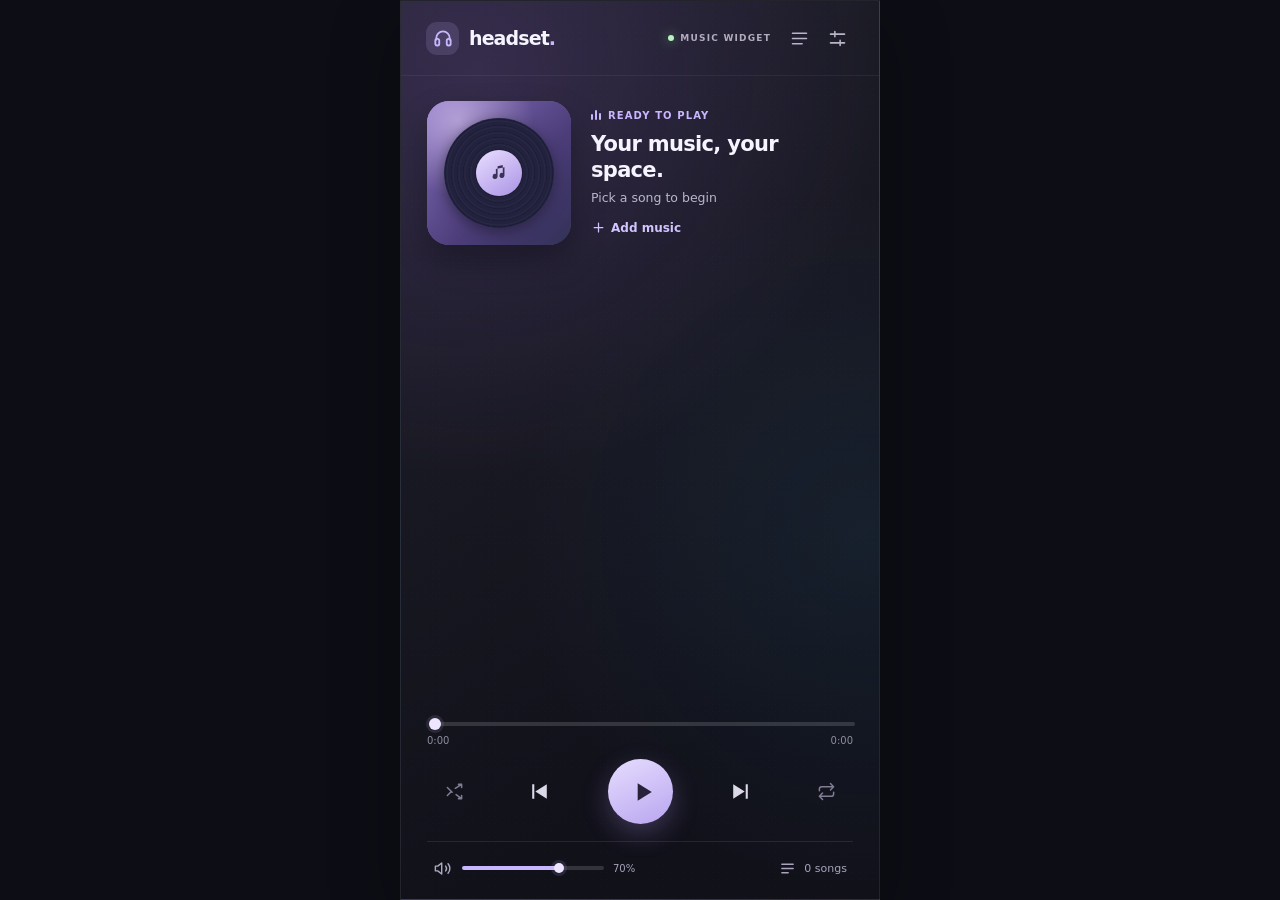
==== commit 2fc3c602: "Focus on compact PC widget: remove minimize/maximize buttons, add smooth play/pause transition, and " ====
--- a/public/index.html
+++ b/public/index.html
@@ -1,285 +1,89 @@
-<!DOCTYPE html>
+<!doctype html>
 <html lang="en">
 <head>
   <meta charset="utf-8">
-  <meta name="viewport" content="width=device-width, initial-scale=1, viewport-fit=cover">
-  <meta name="theme-color" content="#9b8ecf" id="themeColor">
-  <meta name="description" content="HeadSet — A beautiful music player with equalizer, playlist, and add music support.">
-  <title>HeadSet Player</title>
+  <meta name="viewport" content="width=device-width, initial-scale=1">
+  <meta name="theme-color" content="#111019">
+  <meta name="description" content="HeadSet: a compact desktop music widget.">
+  <title>HeadSet Widget</title>
   <link rel="icon" type="image/svg+xml" href="favicon.svg">
   <link rel="manifest" href="manifest.json">
-  <link rel="preconnect" href="https://fonts.googleapis.com">
-  <link rel="preconnect" href="https://fonts.gstatic.com" crossorigin>
-  <link href="https://fonts.googleapis.com/css2?family=Inter:wght@300;400;500;600;700&display=swap" rel="stylesheet">
   <link rel="stylesheet" href="style.css">
 </head>
 <body>
+  <div class="widget" id="widget">
+    <header class="bar">
+      <div class="logo" aria-label="HeadSet music widget">
+        <div class="logo-mark"><svg viewBox="0 0 24 24" fill="none" stroke="currentColor" stroke-width="2.2" stroke-linecap="round" stroke-linejoin="round"><path d="M4 14v-2a8 8 0 0 1 16 0v2"/><rect x="2.8" y="13" width="4.7" height="8" rx="2"/><rect x="16.5" y="13" width="4.7" height="8" rx="2"/></svg></div>
+        <span>headset<span class="logo-dot">.</span></span>
+      </div>
+      <div class="bar-actions">
+        <span class="live-tag"><span class="tiny-dot"></span> MUSIC WIDGET</span>
+        <button class="icon-button" id="libraryToggle" type="button" aria-label="Open music library" title="Music library"><svg viewBox="0 0 24 24" fill="none" stroke="currentColor" stroke-width="1.8" stroke-linecap="round"><path d="M4 6h16M4 12h16M4 18h11"/></svg></button>
+        <button class="icon-button" id="settingsToggle" type="button" aria-label="Open sound settings" title="Sound settings"><svg viewBox="0 0 24 24" fill="none" stroke="currentColor" stroke-width="1.8" stroke-linecap="round" stroke-linejoin="round"><path d="M4 7h16M4 17h16M9 4v6M15 14v6"/></svg></button>
+      </div>
+    </header>
 
-  <!-- Dynamic color gradient background -->
-  <div class="bg-gradient" id="bgGradient" aria-hidden="true"></div>
-  <div class="bg-blur-orbs" aria-hidden="true">
-    <div class="orb orb-1"></div>
-    <div class="orb orb-2"></div>
-    <div class="orb orb-3"></div>
-  </div>
-
-  <!-- ==================== LIBRARY DRAWER ==================== -->
-  <div id="scrim" class="scrim" role="presentation"></div>
-  <aside id="drawer" class="drawer" aria-label="Library" inert>
-    <div class="drawer-header">
-      <h2>Library</h2>
-      <div class="drawer-actions">
-        <!-- Add Music button -->
-        <button id="addMusicBtn" class="icon-btn" type="button" aria-label="Add music files" title="Add music">
-          <svg viewBox="0 0 24 24" fill="none" stroke="currentColor" stroke-width="2.4" stroke-linecap="round" stroke-linejoin="round">
-            <circle cx="12" cy="12" r="10"/><line x1="12" y1="8" x2="12" y2="16"/><line x1="8" y1="12" x2="16" y2="12"/>
-          </svg>
-        </button>
-        <input id="fileInput" type="file" multiple accept="audio/*,.mp3,.flac,.wav,.m4a,.ogg,.opus,.aac" hidden aria-hidden="true">
-        <!-- Rescan button -->
-        <button id="refreshBtn" class="icon-btn" type="button" aria-label="Rescan music folder" title="Rescan folder">
-          <svg viewBox="0 0 24 24" fill="none" stroke="currentColor" stroke-width="2.4" stroke-linecap="round" stroke-linejoin="round">
-            <polyline points="23 4 23 10 17 10"/><path d="M20.49 15a9 9 0 1 1-2.12-9.36L23 10"/>
-          </svg>
-        </button>
-        <!-- Close button -->
-        <button id="closeBtn" class="icon-btn" type="button" aria-label="Close library">
-          <svg viewBox="0 0 24 24" fill="none" stroke="currentColor" stroke-width="2.6" stroke-linecap="round">
-            <line x1="6" y1="6" x2="18" y2="18"/><line x1="18" y1="6" x2="6" y2="18"/>
-          </svg>
-        </button>
-      </div>
-    </div>
-    <input id="search" class="search-input" type="search" placeholder="🔍  Search songs…" autocomplete="off" aria-label="Search songs">
-    <ul id="list" class="track-list" role="list"></ul>
-    <p id="empty" class="empty-state" hidden>
-      No songs yet.<br>
-      <span>Tap <strong>+</strong> to add local files, or put audio in the <strong>music</strong> folder.</span>
-    </p>
-  </aside>
-
-  <!-- ==================== MAIN PLAYER CARD ==================== -->
-  <main class="app-shell" role="main">
-    <div class="player-card" id="playerCard">
-
-      <!-- Top bar -->
-      <header class="top-bar">
-        <button id="menuBtn" class="brand-btn" type="button" aria-label="Open library" aria-expanded="false" aria-controls="drawer">
-          <svg class="headset-icon" viewBox="0 0 24 24" fill="none" stroke="currentColor" stroke-width="2" stroke-linecap="round">
-            <path d="M3 18v-6a9 9 0 0 1 18 0v6"/>
-            <path d="M21 19a2 2 0 0 1-2 2h-1a2 2 0 0 1-2-2v-3a2 2 0 0 1 2-2h3z"/>
-            <path d="M3 19a2 2 0 0 0 2 2h1a2 2 0 0 0 2-2v-3a2 2 0 0 0-2-2H3z"/>
-          </svg>
-          <span class="brand-name">HeadSet</span>
-        </button>
-        <span class="now-playing-label" aria-live="polite">NOW PLAYING</span>
-        <button id="moreBtn" class="icon-btn-sm" type="button" aria-label="More options" aria-haspopup="true">
-          <svg viewBox="0 0 24 24" fill="currentColor">
-            <circle cx="5" cy="12" r="1.8"/><circle cx="12" cy="12" r="1.8"/><circle cx="19" cy="12" r="1.8"/>
-          </svg>
-        </button>
-        <!-- More menu dropdown -->
-        <div id="moreMenu" class="more-menu" hidden role="menu" aria-label="Options">
-          <button class="more-menu-item" role="menuitem" id="eqMenuBtn">
-            <svg viewBox="0 0 24 24" fill="none" stroke="currentColor" stroke-width="2" stroke-linecap="round">
-              <line x1="4" y1="21" x2="4" y2="14"/><line x1="4" y1="10" x2="4" y2="3"/>
-              <line x1="12" y1="21" x2="12" y2="12"/><line x1="12" y1="8" x2="12" y2="3"/>
-              <line x1="20" y1="21" x2="20" y2="16"/><line x1="20" y1="12" x2="20" y2="3"/>
-              <line x1="1" y1="14" x2="7" y2="14"/><line x1="9" y1="8" x2="15" y2="8"/><line x1="17" y1="16" x2="23" y2="16"/>
-            </svg>
-            Equalizer
-          </button>
-          <button class="more-menu-item" role="menuitem" id="addMusicMenu">
-            <svg viewBox="0 0 24 24" fill="none" stroke="currentColor" stroke-width="2" stroke-linecap="round">
-              <circle cx="12" cy="12" r="10"/><line x1="12" y1="8" x2="12" y2="16"/><line x1="8" y1="12" x2="16" y2="12"/>
-            </svg>
-            Add Music
-          </button>
+    <main class="main-player">
+      <div class="now-playing">
+        <div class="album" id="album">
+          <img id="cover" alt="Album artwork" hidden>
+          <div class="album-fallback" id="artFallback" aria-hidden="true">
+            <div class="record"><div class="record-core"><svg viewBox="0 0 24 24" fill="none"><path d="M10 6v10.1a2.6 2.6 0 1 1-1.8-2.5V8.4l9-2v8.7a2.6 2.6 0 1 1-1.8-2.5V4.2L10 5.4" fill="currentColor"/></svg></div></div>
+          </div>
         </div>
-      </header>
-
-      <!-- Album art -->
-      <div class="art-container" id="artContainer">
-        <img id="cover" class="art-image" alt="Album cover" hidden>
-        <div id="artFallback" class="art-fallback" aria-hidden="true">
-          <svg viewBox="0 0 80 80" fill="none">
-            <circle cx="40" cy="40" r="38" stroke="rgba(255,255,255,0.2)" stroke-width="2"/>
-            <circle cx="40" cy="40" r="22" stroke="rgba(255,255,255,0.3)" stroke-width="2"/>
-            <circle cx="40" cy="40" r="6" fill="rgba(255,255,255,0.5)"/>
-            <circle cx="40" cy="40" r="2.5" fill="rgba(255,255,255,0.9)"/>
-            <line x1="40" y1="2" x2="40" y2="18" stroke="rgba(255,255,255,0.4)" stroke-width="2"/>
-          </svg>
+        <div class="song-details">
+          <div class="eyebrow"><span class="playing-indicator" id="playingIndicator"><i></i><i></i><i></i></span><span id="nowLabel">READY TO PLAY</span></div>
+          <h1 id="title" title="">Your music, your space.</h1>
+          <p id="artist">Pick a song to begin</p>
+          <button id="addQuick" type="button" class="add-quick"><svg viewBox="0 0 24 24" fill="none" stroke="currentColor" stroke-width="2"><path d="M12 5v14M5 12h14" stroke-linecap="round"/></svg> Add music</button>
         </div>
-        <!-- Vinyl spin ring (shows when playing) -->
-        <div class="vinyl-ring" id="vinylRing" aria-hidden="true"></div>
       </div>
 
-      <!-- Track info -->
-      <div class="track-info">
-        <h1 id="title" class="track-title">Loading…</h1>
-        <p id="artistAlbum" class="track-artist" aria-live="polite">—</p>
+      <div class="timeline">
+        <input type="range" min="0" max="1000" value="0" step="1" id="seek" aria-label="Song progress">
+        <div class="times"><span id="elapsed">0:00</span><span id="duration">0:00</span></div>
       </div>
 
-      <!-- Seek bar -->
-      <div class="seek-row">
-        <span id="timeElapsed" class="time-label" aria-hidden="true">0:00</span>
-        <input id="seek" type="range" class="seek-bar" min="0" max="1000" step="1" value="0" aria-label="Seek">
-        <span id="timeDuration" class="time-label" aria-hidden="true">0:00</span>
+      <div class="player-buttons">
+        <button class="mode-button" id="shuffle" type="button" aria-label="Shuffle off" title="Shuffle"><svg viewBox="0 0 24 24" fill="none" stroke="currentColor" stroke-width="1.9" stroke-linecap="round" stroke-linejoin="round"><path d="m17 3 4 0 0 4M3 17l5-5M13 8l8-5M17 21h4v-4M3 7l6 6M14 16l7 5"/></svg></button>
+        <button class="transport" id="prev" type="button" aria-label="Previous song" title="Previous"><svg viewBox="0 0 24 24" fill="currentColor"><path d="M5 5h2v14H5zm14 0v14L8 12z"/></svg></button>
+        <button class="play" id="play" type="button" aria-label="Play"><span class="icon-layer play-state" id="playIcon"><svg viewBox="0 0 24 24" fill="currentColor"><path d="m8 4 13 8-13 8z"/></svg></span><span class="icon-layer pause-state" id="pauseIcon"><svg viewBox="0 0 24 24" fill="currentColor"><rect x="6.5" y="4" width="4" height="16" rx="1.3"/><rect x="13.5" y="4" width="4" height="16" rx="1.3"/></svg></span></button>
+        <button class="transport" id="next" type="button" aria-label="Next song" title="Next"><svg viewBox="0 0 24 24" fill="currentColor"><path d="M17 5h2v14h-2zM5 5v14l11-7z"/></svg></button>
+        <button class="mode-button" id="repeat" type="button" aria-label="Repeat off" title="Repeat"><svg viewBox="0 0 24 24" fill="none" stroke="currentColor" stroke-width="1.9" stroke-linecap="round" stroke-linejoin="round"><path d="m17 2 4 4-4 4M3 11V9a3 3 0 0 1 3-3h15M7 22l-4-4 4-4M21 13v2a3 3 0 0 1-3 3H3"/></svg><span id="repeatOne" hidden>1</span></button>
       </div>
 
-      <!-- Main controls -->
-      <div class="controls-row">
-        <button id="shuffle" class="ctrl-icon" type="button" aria-label="Shuffle" aria-pressed="false" title="Shuffle">
-          <svg viewBox="0 0 24 24" fill="none" stroke="currentColor" stroke-width="2.4" stroke-linecap="round" stroke-linejoin="round">
-            <polyline points="16 3 21 3 21 8"/><line x1="4" y1="20" x2="21" y2="3"/>
-            <polyline points="21 16 21 21 16 21"/><line x1="15" y1="15" x2="21" y2="21"/>
-            <line x1="4" y1="4" x2="9" y2="9"/>
-          </svg>
-        </button>
-        <button id="prev" class="ctrl-circle" type="button" aria-label="Previous" title="Previous">
-          <svg viewBox="0 0 24 24" fill="currentColor" stroke="currentColor" stroke-width="2" stroke-linecap="round">
-            <polygon points="19 20 9 12 19 4 19 20"/><line x1="5" y1="19" x2="5" y2="5"/>
-          </svg>
-        </button>
-        <button id="play" class="ctrl-play" type="button" aria-label="Play">
-          <svg id="iconPlay" viewBox="0 0 24 24" fill="currentColor"><polygon points="6 3 20 12 6 21 6 3"/></svg>
-          <svg id="iconPause" viewBox="0 0 24 24" fill="currentColor" hidden>
-            <rect x="6" y="4" width="4" height="16" rx="1"/><rect x="14" y="4" width="4" height="16" rx="1"/>
-          </svg>
-        </button>
-        <button id="next" class="ctrl-circle" type="button" aria-label="Next" title="Next">
-          <svg viewBox="0 0 24 24" fill="currentColor" stroke="currentColor" stroke-width="2" stroke-linecap="round">
-            <polygon points="5 4 15 12 5 20 5 4"/><line x1="19" y1="5" x2="19" y2="19"/>
-          </svg>
-        </button>
-        <button id="repeat" class="ctrl-icon" type="button" aria-label="Repeat: off" data-mode="0" title="Repeat">
-          <svg viewBox="0 0 24 24" fill="none" stroke="currentColor" stroke-width="2.4" stroke-linecap="round" stroke-linejoin="round">
-            <polyline points="17 1 21 5 17 9"/><path d="M3 11V9a4 4 0 0 1 4-4h14"/>
-            <polyline points="7 23 3 19 7 15"/><path d="M21 13v2a4 4 0 0 1-4 4H3"/>
-          </svg>
-          <span class="repeat-one-badge" id="repeatOneBadge" hidden>1</span>
-        </button>
+      <div class="bottom-bar">
+        <div class="volume-control"><button id="mute" class="sm-icon" type="button" aria-label="Mute" title="Mute"><svg id="volumeIcon" viewBox="0 0 24 24" fill="none" stroke="currentColor" stroke-width="1.8" stroke-linecap="round" stroke-linejoin="round"><path d="M11 5 6 9H3v6h3l5 4V5ZM16 9a5 5 0 0 1 0 6M19 6a9 9 0 0 1 0 12"/></svg><svg id="mutedIcon" viewBox="0 0 24 24" fill="none" stroke="currentColor" stroke-width="1.8" stroke-linecap="round" hidden><path d="M11 5 6 9H3v6h3l5 4V5ZM16 9l5 6m0-6-5 6"/></svg></button><input id="volume" type="range" min="0" max="100" value="70" aria-label="Volume"><span id="volumeLabel">70%</span></div>
+        <button id="queueShortcut" class="queue-shortcut" type="button"><svg viewBox="0 0 24 24" fill="none" stroke="currentColor" stroke-width="2" stroke-linecap="round"><path d="M4 6h16M4 12h16M4 18h9"/></svg><span id="songCount">0 songs</span></button>
       </div>
+    </main>
 
-      <!-- Volume row -->
-      <div class="volume-row" id="volumeRow">
-        <button id="mute" class="ctrl-icon-sm" type="button" aria-label="Mute">
-          <svg id="iconVol" viewBox="0 0 24 24" fill="currentColor" stroke="currentColor" stroke-width="1.5" stroke-linecap="round">
-            <polygon points="11 5 6 9 2 9 2 15 6 15 11 19 11 5"/>
-            <path d="M15.54 8.46a5 5 0 0 1 0 7.07M19.07 4.93a10 10 0 0 1 0 14.14" fill="none" stroke-width="2"/>
-          </svg>
-          <svg id="iconMute" viewBox="0 0 24 24" fill="currentColor" stroke="currentColor" stroke-width="1.5" stroke-linecap="round" hidden>
-            <polygon points="11 5 6 9 2 9 2 15 6 15 11 19 11 5"/>
-            <line x1="23" y1="9" x2="17" y2="15" stroke-width="2.5"/><line x1="17" y1="9" x2="23" y2="15" stroke-width="2.5"/>
-          </svg>
-        </button>
-        <input id="vol" type="range" class="vol-bar" min="0" max="100" step="1" value="70" aria-label="Volume">
-        <button id="eqBtn" class="ctrl-icon-sm eq-btn" type="button" aria-label="Equalizer" title="Equalizer">
-          <svg viewBox="0 0 24 24" fill="none" stroke="currentColor" stroke-width="2.2" stroke-linecap="round">
-            <line x1="4" y1="21" x2="4" y2="14"/><line x1="4" y1="10" x2="4" y2="3"/>
-            <line x1="12" y1="21" x2="12" y2="12"/><line x1="12" y1="8" x2="12" y2="3"/>
-            <line x1="20" y1="21" x2="20" y2="16"/><line x1="20" y1="12" x2="20" y2="3"/>
-            <line x1="1" y1="14" x2="7" y2="14"/><line x1="9" y1="8" x2="15" y2="8"/><line x1="17" y1="16" x2="23" y2="16"/>
-          </svg>
-        </button>
+    <section id="libraryPanel" class="panel" aria-label="Music library" hidden>
+      <div class="panel-top"><div><span class="panel-kicker">YOUR COLLECTION</span><h2>Music library <span id="libraryCount">0</span></h2></div><button class="icon-button close" data-close type="button" aria-label="Close library">×</button></div>
+      <div class="library-tools"><label class="search-wrap"><svg viewBox="0 0 24 24" fill="none" stroke="currentColor" stroke-width="2"><circle cx="11" cy="11" r="7"/><path d="m16 16 5 5"/></svg><input id="search" type="search" placeholder="Search your songs" aria-label="Search music"></label><button id="uploadBtn" class="upload-button" type="button" title="Add music" aria-label="Add music">+</button><button id="refresh" class="refresh-button" type="button" title="Rescan folder" aria-label="Refresh library"><svg viewBox="0 0 24 24" fill="none" stroke="currentColor" stroke-width="2"><path d="M20 7v5h-5M4 17v-5h5"/><path d="M5 9a7 7 0 0 1 12.4-2L20 12M4 12l2.6 5A7 7 0 0 0 19 15"/></svg></button></div>
+      <div class="list-scroller"><ul id="songs" class="songs"></ul><div class="empty-list" id="emptyList" hidden><div class="empty-disc">♫</div><strong>No tracks here yet</strong><span>Add a music file to start listening.</span><button id="emptyAdd" type="button">Add your first song</button></div></div>
+      <p class="panel-foot">Files from your music folder are available here.</p>
+    </section>
+
+    <section id="settingsPanel" class="panel" aria-label="Sound controls" hidden>
+      <div class="panel-top"><div><span class="panel-kicker">MAKE IT YOURS</span><h2>Sound settings</h2></div><button class="icon-button close" data-close type="button" aria-label="Close sound settings">×</button></div>
+      <h3 class="settings-caption">EQUALIZER</h3>
+      <div class="preset-row" id="presetRow"><button type="button" data-preset="flat" class="preset selected">Flat</button><button type="button" data-preset="bass" class="preset">Bass</button><button type="button" data-preset="vocal" class="preset">Vocal</button><button type="button" data-preset="pop" class="preset">Pop</button><button type="button" data-preset="rock" class="preset">Rock</button></div>
+      <div class="equalizer" id="equalizer">
+        <div class="eq-band"><span id="db0">0</span><input id="eq0" type="range" min="-12" max="12" step="1" value="0" aria-label="60 hertz"><small>60</small></div>
+        <div class="eq-band"><span id="db1">0</span><input id="eq1" type="range" min="-12" max="12" step="1" value="0" aria-label="250 hertz"><small>250</small></div>
+        <div class="eq-band"><span id="db2">0</span><input id="eq2" type="range" min="-12" max="12" step="1" value="0" aria-label="1 kilohertz"><small>1k</small></div>
+        <div class="eq-band"><span id="db3">0</span><input id="eq3" type="range" min="-12" max="12" step="1" value="0" aria-label="4 kilohertz"><small>4k</small></div>
+        <div class="eq-band"><span id="db4">0</span><input id="eq4" type="range" min="-12" max="12" step="1" value="0" aria-label="12 kilohertz"><small>12k</small></div>
       </div>
-
-    </div><!-- /player-card -->
-  </main>
-
-  <!-- ==================== EQUALIZER PANEL ==================== -->
-  <div id="eqScrim" class="eq-scrim" aria-hidden="true"></div>
-  <div id="eqPanel" class="eq-panel" role="dialog" aria-label="Equalizer" aria-modal="true" inert>
-    <div class="eq-drag-handle" aria-hidden="true"></div>
-    <div class="eq-header">
-      <h2 class="eq-title">
-        <svg viewBox="0 0 24 24" fill="none" stroke="currentColor" stroke-width="2.2" stroke-linecap="round" width="20" height="20">
-          <line x1="4" y1="21" x2="4" y2="14"/><line x1="4" y1="10" x2="4" y2="3"/>
-          <line x1="12" y1="21" x2="12" y2="12"/><line x1="12" y1="8" x2="12" y2="3"/>
-          <line x1="20" y1="21" x2="20" y2="16"/><line x1="20" y1="12" x2="20" y2="3"/>
-          <line x1="1" y1="14" x2="7" y2="14"/><line x1="9" y1="8" x2="15" y2="8"/><line x1="17" y1="16" x2="23" y2="16"/>
-        </svg>
-        Equalizer
-      </h2>
-      <button id="eqCloseBtn" class="icon-btn-sm" type="button" aria-label="Close equalizer">
-        <svg viewBox="0 0 24 24" fill="none" stroke="currentColor" stroke-width="2.6" stroke-linecap="round">
-          <line x1="6" y1="6" x2="18" y2="18"/><line x1="18" y1="6" x2="6" y2="18"/>
-        </svg>
-      </button>
-    </div>
-
-    <!-- Presets -->
-    <div class="eq-presets" role="group" aria-label="EQ presets">
-      <button class="preset-btn active" data-preset="flat">Flat</button>
-      <button class="preset-btn" data-preset="bass">Bass Boost</button>
-      <button class="preset-btn" data-preset="vocal">Vocal</button>
-      <button class="preset-btn" data-preset="rock">Rock</button>
-      <button class="preset-btn" data-preset="pop">Pop</button>
-      <button class="preset-btn" data-preset="jazz">Jazz</button>
-    </div>
-
-    <!-- EQ Band sliders -->
-    <div class="eq-bands" role="group" aria-label="Frequency bands">
-      <div class="eq-band">
-        <span class="eq-band-label">Sub-Bass</span>
-        <span class="eq-band-freq">60 Hz</span>
-        <div class="eq-slider-wrap">
-          <input type="range" id="eq60" class="eq-slider" min="-15" max="15" step="0.5" value="0" aria-label="60 Hz Sub-Bass gain">
-          <div class="eq-meter" id="meter60"></div>
-        </div>
-        <span class="eq-band-db" id="val60">0 dB</span>
-      </div>
-      <div class="eq-band">
-        <span class="eq-band-label">Bass</span>
-        <span class="eq-band-freq">250 Hz</span>
-        <div class="eq-slider-wrap">
-          <input type="range" id="eq250" class="eq-slider" min="-15" max="15" step="0.5" value="0" aria-label="250 Hz Bass gain">
-          <div class="eq-meter" id="meter250"></div>
-        </div>
-        <span class="eq-band-db" id="val250">0 dB</span>
-      </div>
-      <div class="eq-band">
-        <span class="eq-band-label">Mid</span>
-        <span class="eq-band-freq">1 kHz</span>
-        <div class="eq-slider-wrap">
-          <input type="range" id="eq1k" class="eq-slider" min="-15" max="15" step="0.5" value="0" aria-label="1 kHz Mid gain">
-          <div class="eq-meter" id="meter1k"></div>
-        </div>
-        <span class="eq-band-db" id="val1k">0 dB</span>
-      </div>
-      <div class="eq-band">
-        <span class="eq-band-label">Presence</span>
-        <span class="eq-band-freq">4 kHz</span>
-        <div class="eq-slider-wrap">
-          <input type="range" id="eq4k" class="eq-slider" min="-15" max="15" step="0.5" value="0" aria-label="4 kHz Presence gain">
-          <div class="eq-meter" id="meter4k"></div>
-        </div>
-        <span class="eq-band-db" id="val4k">0 dB</span>
-      </div>
-      <div class="eq-band">
-        <span class="eq-band-label">Brilliance</span>
-        <span class="eq-band-freq">12 kHz</span>
-        <div class="eq-slider-wrap">
-          <input type="range" id="eq12k" class="eq-slider" min="-15" max="15" step="0.5" value="0" aria-label="12 kHz Brilliance gain">
-          <div class="eq-meter" id="meter12k"></div>
-        </div>
-        <span class="eq-band-db" id="val12k">0 dB</span>
-      </div>
-    </div>
-
-    <!-- Tempo / Playback Rate -->
-    <div class="tempo-row">
-      <label class="tempo-label" for="tempo">
-        <svg viewBox="0 0 24 24" fill="none" stroke="currentColor" stroke-width="2" stroke-linecap="round" width="18" height="18">
-          <circle cx="12" cy="12" r="10"/><polyline points="12 6 12 12 16 14"/>
-        </svg>
-        Tempo
-      </label>
-      <input type="range" id="tempo" class="tempo-slider" min="0.5" max="2.0" step="0.05" value="1.0" aria-label="Playback speed">
-      <span id="tempoVal" class="tempo-val">1.0×</span>
-    </div>
+      <div class="tempo-heading"><div><h3>Playback speed</h3><p>Slow down or speed up songs</p></div><strong id="speedLabel">1.00×</strong></div>
+      <input id="speed" class="speed-slider" type="range" min="0.5" max="2" step="0.05" value="1" aria-label="Playback speed">
+      <p class="settings-foot">Settings are saved on this device.</p>
+    </section>
+    <div class="toast" id="toast" role="status" aria-live="polite"></div>
   </div>
-
+  <input id="fileInput" type="file" multiple accept="audio/*,.mp3,.m4a,.wav,.ogg,.flac,.aac,.opus" hidden>
   <audio id="audio" preload="metadata"></audio>
   <script src="app.js"></script>
 </body>
--- a/public/style.css
+++ b/public/style.css
@@ -1,516 +1,7 @@
-/* ===================================================================
-   HeadSet Player — Style Sheet
-   Design: Soft lavender card, dynamic color transitions, minimal UI
-   =================================================================== */
-
-/* ---------- Design Tokens ---------- */
-:root {
-  --hue: 258;
-  --bg-s: 48%;
-  --bg-l: 62%;
-  --card-alpha: 0.22;
-  --accent: hsl(var(--hue), 60%, 42%);
-  --accent-light: hsl(var(--hue), 55%, 70%);
-  --text-primary: #1a1030;
-  --text-secondary: rgba(26, 16, 48, 0.62);
-  --text-on-dark: #fff;
-  --ctrl-bg: rgba(255,255,255,0.88);
-  --ctrl-shadow: 0 4px 16px rgba(0,0,0,0.14);
-  --play-bg: #1a1030;
-  --play-color: #fff;
-  --slider-track: rgba(26, 16, 48, 0.18);
-  --slider-fill: rgba(26, 16, 48, 0.72);
-  --radius-card: 32px;
-  --radius-art: 20px;
-  --transition-color: background 1.2s ease, color 0.6s ease;
-}
-
-/* ---------- Reset ---------- */
-*, *::before, *::after { box-sizing: border-box; margin: 0; padding: 0; -webkit-tap-highlight-color: transparent; }
-[hidden] { display: none !important; }
-html { height: 100%; font-size: 16px; }
-body {
-  font-family: 'Inter', system-ui, -apple-system, sans-serif;
-  min-height: 100%;
-  min-height: 100dvh;
-  overflow: hidden;
-  display: grid;
-  place-items: center;
-  position: relative;
-}
-button { font: inherit; border: 0; background: none; cursor: pointer; color: inherit; }
-button:focus-visible, input:focus-visible { outline: 3px solid rgba(255,255,255,0.8); outline-offset: 2px; border-radius: 4px; }
-svg { display: block; }
-input[type=range] { -webkit-appearance: none; appearance: none; background: transparent; cursor: pointer; }
-
-/* ---------- Background (dynamic hue-shifting gradient) ---------- */
-.bg-gradient {
-  position: fixed; inset: 0; z-index: 0;
-  background: radial-gradient(ellipse 100% 90% at 30% 10%, hsl(var(--hue), 50%, 72%), transparent 60%),
-              radial-gradient(ellipse 80% 70% at 80% 90%, hsl(calc(var(--hue) + 30), 55%, 60%), transparent 60%),
-              hsl(var(--hue), var(--bg-s), var(--bg-l));
-  transition: background 1.4s cubic-bezier(0.4,0,0.2,1);
-}
-.bg-blur-orbs { position: fixed; inset: 0; z-index: 0; overflow: hidden; pointer-events: none; }
-.orb {
-  position: absolute; border-radius: 50%;
-  filter: blur(60px); opacity: 0.45;
-  transition: background 1.4s ease, transform 8s ease-in-out;
-}
-.orb-1 { width: 55vw; height: 55vw; top: -15%; left: -15%; background: hsl(calc(var(--hue) - 20), 65%, 75%); animation: drift1 18s ease-in-out infinite alternate; }
-.orb-2 { width: 45vw; height: 45vw; bottom: -10%; right: -10%; background: hsl(calc(var(--hue) + 40), 60%, 65%); animation: drift2 22s ease-in-out infinite alternate; }
-.orb-3 { width: 30vw; height: 30vw; top: 40%; left: 55%; background: hsl(calc(var(--hue) + 15), 50%, 80%); animation: drift3 15s ease-in-out infinite alternate; }
-
-@keyframes drift1 { from { transform: translate(0,0) scale(1); } to { transform: translate(8%,12%) scale(1.15); } }
-@keyframes drift2 { from { transform: translate(0,0) scale(1); } to { transform: translate(-10%,-8%) scale(1.1); } }
-@keyframes drift3 { from { transform: translate(0,0) scale(1); } to { transform: translate(-15%,10%) scale(0.9); } }
-
-/* ---------- App Shell ---------- */
-.app-shell {
-  position: relative; z-index: 2;
-  width: 100%; height: 100%; min-height: 100dvh;
-  display: grid; place-items: center;
-  padding: 16px;
-  padding-top: max(16px, env(safe-area-inset-top));
-  padding-bottom: max(16px, env(safe-area-inset-bottom));
-  padding-left: max(16px, env(safe-area-inset-left));
-  padding-right: max(16px, env(safe-area-inset-right));
-}
-
-/* ---------- Player Card ---------- */
-.player-card {
-  position: relative;
-  width: min(400px, 100%);
-  max-height: min(820px, calc(100dvh - 32px));
-  background: rgba(255,255,255,var(--card-alpha));
-  backdrop-filter: blur(24px) saturate(1.4);
-  -webkit-backdrop-filter: blur(24px) saturate(1.4);
-  border-radius: var(--radius-card);
-  border: 1px solid rgba(255,255,255,0.35);
-  box-shadow: 0 20px 60px rgba(0,0,0,0.18), 0 2px 8px rgba(0,0,0,0.08);
-  display: flex; flex-direction: column; gap: 0;
-  overflow: hidden;
-  padding: 20px 24px 24px;
-  gap: 2px;
-}
-@supports not (backdrop-filter: blur(1px)) {
-  .player-card { background: rgba(180,165,220,0.92); }
-}
-
-/* ---------- Top Bar ---------- */
-.top-bar {
-  display: flex; align-items: center; justify-content: space-between;
-  margin-bottom: 16px;
-  position: relative;
-}
-.brand-btn {
-  display: flex; align-items: center; gap: 7px;
-  padding: 6px 12px 6px 8px;
-  border-radius: 20px;
-  background: rgba(255,255,255,0.3);
-  color: var(--text-primary);
-  font-weight: 600; font-size: 15px; letter-spacing: 0.01em;
-  transition: background 0.2s;
-}
-.brand-btn:hover { background: rgba(255,255,255,0.5); }
-.headset-icon { width: 20px; height: 20px; }
-.brand-name { font-size: 15px; font-weight: 700; }
-.now-playing-label {
-  font-size: 11px; font-weight: 600; letter-spacing: 0.12em;
-  color: var(--text-secondary); text-transform: uppercase;
-  position: absolute; left: 50%; transform: translateX(-50%);
-  white-space: nowrap;
-}
-.icon-btn-sm {
-  width: 36px; height: 36px; display: grid; place-items: center;
-  border-radius: 50%; color: var(--text-secondary);
-  transition: background 0.2s, color 0.2s;
-}
-.icon-btn-sm:hover { background: rgba(255,255,255,0.4); color: var(--text-primary); }
-.icon-btn-sm svg { width: 20px; height: 20px; }
-
-/* More menu */
-.more-menu {
-  position: absolute; right: 0; top: calc(100% + 4px); z-index: 20;
-  background: rgba(255,255,255,0.92);
-  backdrop-filter: blur(16px); -webkit-backdrop-filter: blur(16px);
-  border-radius: 14px; overflow: hidden;
-  box-shadow: 0 8px 32px rgba(0,0,0,0.18);
-  border: 1px solid rgba(255,255,255,0.6);
-  min-width: 170px;
-}
-.more-menu-item {
-  display: flex; align-items: center; gap: 10px;
-  width: 100%; padding: 13px 18px;
-  font-size: 14px; font-weight: 500; color: var(--text-primary);
-  transition: background 0.15s;
-}
-.more-menu-item:hover { background: rgba(120,100,200,0.12); }
-.more-menu-item svg { width: 18px; height: 18px; flex-shrink: 0; }
-
-/* ---------- Album Art ---------- */
-.art-container {
-  position: relative;
-  width: 100%; aspect-ratio: 1;
-  border-radius: var(--radius-art);
-  overflow: hidden;
-  background: rgba(255,255,255,0.15);
-  box-shadow: 0 12px 40px rgba(0,0,0,0.22);
-  margin-bottom: 20px;
-  flex-shrink: 0;
-}
-.art-image { width: 100%; height: 100%; object-fit: cover; display: block; }
-.art-fallback {
-  position: absolute; inset: 0;
-  display: grid; place-items: center;
-  background: radial-gradient(circle at 35% 35%, rgba(255,255,255,0.3) 0%, rgba(255,255,255,0.05) 70%);
-}
-.art-fallback svg { width: 56%; height: 56%; opacity: 0.6; }
-.vinyl-ring {
-  position: absolute; inset: 0;
-  border-radius: var(--radius-art);
-  border: 3px solid rgba(255,255,255,0.0);
-  transition: border-color 0.4s;
-  pointer-events: none;
-}
-body.is-playing .vinyl-ring { border-color: rgba(255,255,255,0.4); }
-body.is-playing .art-container { animation: artPulse 3s ease-in-out infinite; }
-@keyframes artPulse {
-  0%, 100% { box-shadow: 0 12px 40px rgba(0,0,0,0.22); }
-  50% { box-shadow: 0 16px 52px rgba(0,0,0,0.3), 0 0 30px rgba(255,255,255,0.15); }
-}
-
-/* ---------- Track Info ---------- */
-.track-info { margin-bottom: 14px; }
-.track-title {
-  font-size: clamp(20px, 5vw, 26px); font-weight: 700;
-  color: var(--text-primary); line-height: 1.2;
-  display: -webkit-box; -webkit-line-clamp: 2; -webkit-box-orient: vertical;
-  overflow: hidden;
-  margin-bottom: 4px;
-}
-.track-artist {
-  font-size: 14px; font-weight: 400; color: var(--text-secondary);
-  white-space: nowrap; overflow: hidden; text-overflow: ellipsis;
-}
-
-/* ---------- Seek Bar ---------- */
-.seek-row {
-  display: flex; align-items: center; gap: 8px;
-  margin-bottom: 16px;
-}
-.time-label { font-size: 12px; font-weight: 500; color: var(--text-secondary); min-width: 36px; }
-#timeElapsed { text-align: left; }
-#timeDuration { text-align: right; }
-.seek-bar { flex: 1; height: 20px; }
-.seek-bar::-webkit-slider-runnable-track {
-  height: 4px; border-radius: 4px;
-  background: linear-gradient(90deg, var(--slider-fill) var(--p, 0%), var(--slider-track) var(--p, 0%));
-}
-.seek-bar::-moz-range-track { height: 4px; border-radius: 4px; background: var(--slider-track); }
-.seek-bar::-moz-range-progress { height: 4px; border-radius: 4px; background: var(--slider-fill); }
-.seek-bar::-webkit-slider-thumb {
-  -webkit-appearance: none; width: 14px; height: 14px; margin-top: -5px;
-  border-radius: 50%; background: var(--text-primary); border: 0;
-  box-shadow: 0 1px 4px rgba(0,0,0,0.3);
-  transition: transform 0.15s, width 0.15s, height 0.15s;
-}
-.seek-bar:active::-webkit-slider-thumb { transform: scale(1.3); }
-.seek-bar::-moz-range-thumb { width: 14px; height: 14px; border-radius: 50%; background: var(--text-primary); border: 0; }
-
-/* ---------- Controls ---------- */
-.controls-row {
-  display: flex; align-items: center; justify-content: space-between;
-  margin-bottom: 16px;
-}
-/* Shuffle / Repeat icons */
-.ctrl-icon {
-  width: 44px; height: 44px; display: grid; place-items: center;
-  border-radius: 50%; color: var(--text-secondary);
-  transition: color 0.2s, transform 0.12s;
-  position: relative;
-}
-.ctrl-icon:active { transform: scale(0.88); }
-.ctrl-icon.on { color: var(--accent); }
-.ctrl-icon svg { width: 22px; height: 22px; }
-
-/* Prev / Next circles */
-.ctrl-circle {
-  width: 52px; height: 52px; display: grid; place-items: center;
-  border-radius: 50%;
-  background: var(--ctrl-bg);
-  box-shadow: var(--ctrl-shadow);
-  color: var(--text-primary);
-  transition: transform 0.12s, box-shadow 0.2s;
-}
-.ctrl-circle:hover { box-shadow: 0 6px 24px rgba(0,0,0,0.2); }
-.ctrl-circle:active { transform: scale(0.9); }
-.ctrl-circle svg { width: 22px; height: 22px; }
-
-/* Play / Pause button */
-.ctrl-play {
-  width: 72px; height: 72px; display: grid; place-items: center;
-  border-radius: 50%;
-  background: var(--play-bg);
-  color: var(--play-color);
-  box-shadow: 0 8px 28px rgba(0,0,0,0.3);
-  transition: transform 0.12s, box-shadow 0.2s;
-}
-.ctrl-play:hover { box-shadow: 0 10px 36px rgba(0,0,0,0.38); }
-.ctrl-play:active { transform: scale(0.93); }
-.ctrl-play svg { width: 28px; height: 28px; }
-#iconPlay { transform: translateX(2px); }
-.repeat-one-badge {
-  position: absolute; bottom: 2px; right: 2px;
-  font-size: 10px; font-weight: 700; color: var(--accent);
-  background: rgba(255,255,255,0.9); border-radius: 50%;
-  width: 15px; height: 15px; display: grid; place-items: center;
-}
-
-/* ---------- Volume Row ---------- */
-.volume-row {
-  display: flex; align-items: center; gap: 8px;
-}
-.ctrl-icon-sm {
-  width: 36px; height: 36px; display: grid; place-items: center;
-  border-radius: 50%; color: var(--text-secondary);
-  transition: color 0.2s, transform 0.12s;
-  flex-shrink: 0;
-}
-.ctrl-icon-sm:active { transform: scale(0.88); }
-.ctrl-icon-sm svg { width: 20px; height: 20px; }
-.eq-btn.on { color: var(--accent); }
-.vol-bar { flex: 1; height: 20px; }
-.vol-bar::-webkit-slider-runnable-track {
-  height: 4px; border-radius: 4px;
-  background: linear-gradient(90deg, var(--slider-fill) var(--p, 0%), var(--slider-track) var(--p, 0%));
-}
-.vol-bar::-moz-range-track { height: 4px; border-radius: 4px; background: var(--slider-track); }
-.vol-bar::-moz-range-progress { height: 4px; border-radius: 4px; background: var(--slider-fill); }
-.vol-bar::-webkit-slider-thumb {
-  -webkit-appearance: none; width: 14px; height: 14px; margin-top: -5px;
-  border-radius: 50%; background: var(--text-primary); border: 0;
-  box-shadow: 0 1px 4px rgba(0,0,0,0.3);
-  transition: transform 0.15s;
-}
-.vol-bar:active::-webkit-slider-thumb { transform: scale(1.3); }
-.vol-bar::-moz-range-thumb { width: 14px; height: 14px; border-radius: 50%; background: var(--text-primary); border: 0; }
-
-/* ---------- Library Drawer ---------- */
-.scrim {
-  position: fixed; inset: 0; z-index: 10;
-  background: rgba(0,0,0,0.4); backdrop-filter: blur(2px);
-  opacity: 0; pointer-events: none;
-  transition: opacity 0.3s;
-}
-.scrim.show { opacity: 1; pointer-events: auto; }
-.drawer {
-  position: fixed; inset: 0 auto 0 0; z-index: 11;
-  width: min(340px, 90vw);
-  display: flex; flex-direction: column;
-  background: rgba(240,235,255,0.92);
-  backdrop-filter: blur(20px) saturate(1.5); -webkit-backdrop-filter: blur(20px) saturate(1.5);
-  border-right: 1px solid rgba(255,255,255,0.4);
-  box-shadow: 4px 0 32px rgba(0,0,0,0.15);
-  padding-top: max(16px, env(safe-area-inset-top));
-  padding-bottom: max(16px, env(safe-area-inset-bottom));
-  transform: translateX(-105%); visibility: hidden;
-  transition: transform 0.32s cubic-bezier(0.4,0,0.2,1), visibility 0.32s;
-}
-.drawer.open { transform: none; visibility: visible; }
-.drawer-header {
-  display: flex; align-items: center; gap: 2px;
-  padding: 8px 12px 10px 20px;
-}
-.drawer-header h2 { flex: 1; font-size: 20px; font-weight: 700; color: var(--text-primary); }
-.drawer-actions { display: flex; gap: 2px; }
-.icon-btn {
-  width: 40px; height: 40px; display: grid; place-items: center;
-  border-radius: 50%; color: var(--text-secondary);
-  transition: background 0.2s, color 0.2s;
-}
-.icon-btn:hover { background: rgba(120,100,200,0.1); color: var(--text-primary); }
-.icon-btn svg { width: 20px; height: 20px; }
-.search-input {
-  margin: 0 14px 10px; padding: 10px 16px;
-  border: none; border-radius: 20px;
-  background: rgba(255,255,255,0.65);
-  font: inherit; font-size: 14px; color: var(--text-primary);
-  box-shadow: 0 2px 8px rgba(0,0,0,0.06);
-}
-.search-input::placeholder { color: var(--text-secondary); }
-.track-list {
-  list-style: none; overflow-y: auto; flex: 1;
-  padding: 0 8px 16px; overscroll-behavior: contain;
-}
-.track-item {
-  display: block; width: 100%; text-align: left;
-  padding: 11px 14px; border-radius: 14px;
-  color: var(--text-primary);
-  transition: background 0.15s;
-  border-left: 3px solid transparent;
-}
-.track-item:hover { background: rgba(120,100,200,0.1); }
-.track-item.active {
-  background: rgba(120,100,200,0.18);
-  border-left-color: var(--accent);
-}
-.track-item-title { display: block; font-size: 15px; font-weight: 500; overflow: hidden; text-overflow: ellipsis; white-space: nowrap; }
-.track-item-artist { display: block; font-size: 13px; font-weight: 400; color: var(--text-secondary); overflow: hidden; text-overflow: ellipsis; white-space: nowrap; }
-.track-badge {
-  display: inline-block; font-size: 10px; font-weight: 600; padding: 2px 6px;
-  border-radius: 6px; background: rgba(120,100,200,0.15);
-  color: var(--accent); margin-left: 6px; vertical-align: middle;
-}
-.empty-state {
-  padding: 32px 24px; text-align: center; color: var(--text-secondary);
-  line-height: 1.7; font-size: 14px;
-}
-
-/* ---------- Equalizer Panel ---------- */
-.eq-scrim {
-  position: fixed; inset: 0; z-index: 20;
-  background: rgba(0,0,0,0.3); backdrop-filter: blur(2px);
-  opacity: 0; pointer-events: none;
-  transition: opacity 0.3s;
-}
-.eq-scrim.show { opacity: 1; pointer-events: auto; }
-.eq-panel {
-  position: fixed; bottom: 0; left: 0; right: 0; z-index: 21;
-  background: rgba(248,245,255,0.97);
-  backdrop-filter: blur(24px); -webkit-backdrop-filter: blur(24px);
-  border-radius: 28px 28px 0 0;
-  border-top: 1px solid rgba(255,255,255,0.6);
-  box-shadow: 0 -8px 40px rgba(0,0,0,0.18);
-  padding: 10px 24px max(24px, env(safe-area-inset-bottom));
-  transform: translateY(105%);
-  transition: transform 0.38s cubic-bezier(0.4,0,0.2,1);
-}
-.eq-panel.open { transform: none; }
-.eq-drag-handle {
-  width: 44px; height: 5px; border-radius: 3px;
-  background: rgba(0,0,0,0.15); margin: 0 auto 14px;
-}
-.eq-header {
-  display: flex; align-items: center; justify-content: space-between; margin-bottom: 16px;
-}
-.eq-title {
-  display: flex; align-items: center; gap: 8px;
-  font-size: 18px; font-weight: 700; color: var(--text-primary);
-}
-/* Presets */
-.eq-presets {
-  display: flex; gap: 8px; overflow-x: auto; padding-bottom: 4px; margin-bottom: 20px;
-  scrollbar-width: none;
-}
-.eq-presets::-webkit-scrollbar { display: none; }
-.preset-btn {
-  padding: 7px 16px; border-radius: 20px; white-space: nowrap;
-  font-size: 13px; font-weight: 600;
-  background: rgba(120,100,200,0.1); color: var(--text-secondary);
-  border: 2px solid transparent;
-  transition: all 0.18s;
-  flex-shrink: 0;
-}
-.preset-btn:hover { background: rgba(120,100,200,0.2); color: var(--text-primary); }
-.preset-btn.active {
-  background: var(--accent); color: #fff;
-  border-color: transparent;
-  box-shadow: 0 4px 12px rgba(100,80,180,0.35);
-}
-/* EQ Bands */
-.eq-bands {
-  display: flex; gap: 10px; justify-content: space-between; margin-bottom: 20px;
-}
-.eq-band {
-  flex: 1; display: flex; flex-direction: column; align-items: center; gap: 6px;
-}
-.eq-band-label { font-size: 11px; font-weight: 600; color: var(--text-primary); text-align: center; white-space: nowrap; }
-.eq-band-freq { font-size: 10px; color: var(--text-secondary); }
-.eq-slider-wrap {
-  position: relative; height: 110px; display: flex; align-items: center; justify-content: center;
-}
-.eq-slider {
-  -webkit-appearance: slider-vertical; writing-mode: vertical-lr; direction: rtl;
-  width: 28px; height: 100%; cursor: pointer;
-  appearance: slider-vertical;
-}
-.eq-slider::-webkit-slider-runnable-track {
-  width: 4px; border-radius: 4px;
-  background: linear-gradient(to top, var(--accent) var(--p,50%), var(--slider-track) var(--p,50%));
-}
-.eq-slider::-webkit-slider-thumb {
-  -webkit-appearance: none;
-  width: 20px; height: 20px; border-radius: 50%;
-  background: var(--text-primary);
-  box-shadow: 0 2px 8px rgba(0,0,0,0.25);
-  margin-left: -8px;
-  transition: transform 0.12s;
-}
-.eq-slider:active::-webkit-slider-thumb { transform: scale(1.2); }
-.eq-slider::-moz-range-track { width: 4px; border-radius: 4px; background: var(--slider-track); }
-.eq-slider::-moz-range-thumb { width: 20px; height: 20px; border-radius: 50%; background: var(--text-primary); border: 0; }
-.eq-meter {
-  position: absolute; bottom: 0; left: 50%; transform: translateX(-50%);
-  width: 4px; border-radius: 4px; background: rgba(120,100,200,0.2);
-  height: 100%; pointer-events: none;
-}
-.eq-band-db { font-size: 11px; font-weight: 600; color: var(--accent); min-width: 36px; text-align: center; }
-/* Tempo Row */
-.tempo-row {
-  display: flex; align-items: center; gap: 12px;
-  padding: 14px 16px; border-radius: 16px;
-  background: rgba(120,100,200,0.07);
-}
-.tempo-label {
-  display: flex; align-items: center; gap: 6px;
-  font-size: 13px; font-weight: 600; color: var(--text-primary);
-  min-width: 70px; white-space: nowrap;
-}
-.tempo-slider {
-  flex: 1; height: 20px;
-  -webkit-appearance: none; appearance: none; background: transparent; cursor: pointer;
-}
-.tempo-slider::-webkit-slider-runnable-track {
-  height: 4px; border-radius: 4px;
-  background: linear-gradient(90deg, var(--accent) var(--p,50%), var(--slider-track) var(--p,50%));
-}
-.tempo-slider::-webkit-slider-thumb {
-  -webkit-appearance: none; width: 18px; height: 18px; margin-top: -7px;
-  border-radius: 50%; background: var(--text-primary); border: 0;
-  box-shadow: 0 2px 6px rgba(0,0,0,0.2);
-}
-.tempo-slider::-moz-range-track { height: 4px; border-radius: 4px; background: var(--slider-track); }
-.tempo-slider::-moz-range-thumb { width: 18px; height: 18px; border-radius: 50%; background: var(--text-primary); border: 0; }
-.tempo-val { font-size: 14px; font-weight: 700; color: var(--accent); min-width: 38px; text-align: right; }
-
-/* ---------- PC layout: wider card ---------- */
-@media (min-width: 580px) {
-  .player-card {
-    max-height: min(760px, calc(100dvh - 48px));
-    padding: 24px 32px 28px;
-  }
-  .art-container { max-width: 340px; margin-left: auto; margin-right: auto; }
-}
-
-/* ---------- Landscape phone: side-by-side ---------- */
-@media (orientation: landscape) and (max-height: 500px) {
-  .player-card {
-    flex-direction: row; max-height: 100dvh; width: min(760px, 100vw);
-    border-radius: 0; padding: 16px;
-  }
-  .art-container { width: 44%; flex-shrink: 0; aspect-ratio: 1; margin-bottom: 0; margin-right: 20px; }
-  .track-info, .seek-row, .controls-row, .volume-row { flex: 1; }
-}
-
-/* ---------- Full-screen on tiny phones ---------- */
-@media (max-width: 420px) {
-  .player-card { border-radius: 0; width: 100vw; max-height: 100dvh; padding: 16px 18px 20px; }
-  .app-shell { padding: 0; }
-  .eq-panel { border-radius: 20px 20px 0 0; }
-}
-
-/* ---------- Accessibility ---------- */
-@media (prefers-reduced-motion: reduce) {
-  *, .orb, .art-container { animation: none !important; transition: none !important; }
-}
+:root{color-scheme:dark;--bg:#101018;--panel:#181821;--muted:#9391a4;--text:#f6f4ff;--accent:#c8b6ff;--accent2:#96d5e6;--line:rgba(255,255,255,.09)}
+*{box-sizing:border-box}html,body{margin:0;min-height:100%;font-family:Inter,"Segoe UI",system-ui,sans-serif}body{background:#0d0d15;color:var(--text);display:grid;place-items:center;overflow:hidden}button,input{font:inherit}button{cursor:pointer}button:focus-visible,input:focus-visible{outline:2px solid #d8c4ff;outline-offset:4px}button{border:0;background:transparent;color:inherit}button:disabled{opacity:.45;cursor:default}[hidden]{display:none!important}svg{width:21px;height:21px;display:block}.widget{height:100dvh;min-height:430px;width:100%;max-width:480px;overflow:hidden;isolation:isolate;position:relative;background:radial-gradient(circle at 16% 8%,rgba(160,108,237,.18),transparent 44%),radial-gradient(circle at 98% 60%,rgba(53,138,178,.11),transparent 49%),linear-gradient(148deg,#20202b,#11111a 78%);border:1px solid rgba(255,255,255,.075);box-shadow:0 22px 65px rgba(0,0,0,.3);display:flex;flex-direction:column}
+.widget::before{content:"";position:absolute;inset:0;pointer-events:none;background-image:radial-gradient(rgba(255,255,255,.075) .4px,transparent .4px);background-size:7px 7px;opacity:.22}.bar{position:relative;z-index:1;height:75px;flex-shrink:0;display:flex;align-items:center;justify-content:space-between;padding:0 25px;border-bottom:1px solid rgba(255,255,255,.055)}.logo{display:flex;gap:10px;align-items:center;font-size:19px;font-weight:750;letter-spacing:-.9px}.logo-mark{width:33px;height:33px;display:grid;place-items:center;background:rgba(200,182,255,.15);color:var(--accent);border-radius:11px}.logo-mark svg{width:20px;height:20px}.logo-dot{color:var(--accent)}.bar-actions{display:flex;align-items:center;gap:5px}.live-tag{font-size:9px;letter-spacing:1.2px;font-weight:750;color:#b3acbf;display:flex;align-items:center;gap:6px;margin-right:7px;white-space:nowrap}.tiny-dot{width:6px;height:6px;background:#b7f3c0;border-radius:50%;box-shadow:0 0 12px rgba(166,246,176,.6)}.icon-button{width:33px;height:33px;display:grid;place-items:center;border-radius:11px;color:#b8b4c9;transition:.18s}.icon-button:hover,.icon-button.active{background:rgba(255,255,255,.11);color:#fff}.main-player{position:relative;z-index:1;display:flex;flex-direction:column;flex:1;padding:23px 26px 15px;min-height:0}.now-playing{display:flex;gap:20px;align-items:center;min-height:147px}.album{height:144px;width:144px;flex-shrink:0;border-radius:22px;overflow:hidden;position:relative;box-shadow:0 16px 32px rgba(0,0,0,.28),inset 0 0 0 1px rgba(255,255,255,.2);background:linear-gradient(140deg,#8b78ce,#322c67 65%,#131932)}.album img{width:100%;height:100%;object-fit:cover}.album-fallback{height:100%;display:grid;place-items:center;background:radial-gradient(circle at 22% 14%,rgba(241,221,255,.5),transparent 45%),linear-gradient(135deg,#8670c0,#4c3d79 60%,#323157)}.record{width:110px;height:110px;border-radius:50%;background:repeating-radial-gradient(circle,#22223f 0,#22223f 3px,#292947 4px,#1a1b31 6px);display:grid;place-items:center;box-shadow:0 4px 15px #201b30aa}.record-core{height:46px;width:46px;border-radius:50%;background:linear-gradient(145deg,#eadfff,#a992e5);display:grid;place-items:center;color:#393353}.record-core svg{height:23px;width:23px}body.playing .record{animation:spin 10s linear infinite}@keyframes spin{to{transform:rotate(360deg)}}.song-details{min-width:0;display:flex;flex-direction:column;align-items:flex-start}.eyebrow{font-size:10px;letter-spacing:1.1px;font-weight:800;color:var(--accent);display:flex;align-items:center;gap:7px;margin-bottom:10px}.playing-indicator{display:flex;gap:2px;align-items:end;height:10px}.playing-indicator i{height:6px;width:2px;border-radius:3px;background:currentColor}.playing-indicator i:nth-child(2){height:10px}.playing-indicator i:nth-child(3){height:7px}body.playing .playing-indicator i{animation:bars .7s infinite alternate ease-in-out}body.playing .playing-indicator i:nth-child(2){animation-delay:.2s}body.playing .playing-indicator i:nth-child(3){animation-delay:.4s}@keyframes bars{to{height:3px}}.song-details h1{font-size:21px;line-height:1.24;font-weight:780;letter-spacing:-.7px;margin:0 0 7px;overflow:hidden;display:-webkit-box;-webkit-line-clamp:2;-webkit-box-orient:vertical;word-break:break-word}.song-details p{margin:0;font-size:12.5px;color:#bab7cc;white-space:nowrap;overflow:hidden;text-overflow:ellipsis;max-width:100%}.add-quick{display:flex;gap:5px;align-items:center;color:#d2c4ff;font-size:12px;margin-top:15px;padding:0;font-weight:700}.add-quick svg{width:15px;height:15px}.add-quick:hover{text-decoration:underline}.timeline{margin-top:auto;padding-top:24px}.timeline input,.volume-control input,.speed-slider{appearance:none;-webkit-appearance:none;width:100%;height:18px;background:transparent;cursor:pointer;display:block}.timeline input::-webkit-slider-runnable-track,.volume-control input::-webkit-slider-runnable-track,.speed-slider::-webkit-slider-runnable-track{height:4px;border-radius:99px;background:linear-gradient(to right,var(--accent) var(--fill,0%),rgba(255,255,255,.14) var(--fill,0%))}.timeline input::-moz-range-track,.volume-control input::-moz-range-track,.speed-slider::-moz-range-track{height:4px;border-radius:99px;background:rgba(255,255,255,.14)}.timeline input::-moz-range-progress,.volume-control input::-moz-range-progress,.speed-slider::-moz-range-progress{height:4px;background:var(--accent)}.timeline input::-webkit-slider-thumb,.volume-control input::-webkit-slider-thumb,.speed-slider::-webkit-slider-thumb{appearance:none;-webkit-appearance:none;background:#eee6ff;width:12px;height:12px;border-radius:50%;margin-top:-4px;box-shadow:0 0 0 3px rgba(203,177,255,.12)}.timeline input::-moz-range-thumb,.volume-control input::-moz-range-thumb,.speed-slider::-moz-range-thumb{border:0;width:12px;height:12px;background:#eee6ff;border-radius:50%}.times{display:flex;justify-content:space-between;color:#8e8c9e;font-size:10px;margin-top:1px;font-variant-numeric:tabular-nums}.player-buttons{display:flex;justify-content:space-between;align-items:center;gap:8px;margin:13px 10px 17px}.player-buttons button{display:grid;place-items:center}.mode-button{width:34px;height:34px;position:relative;color:#817d94}.mode-button.on{color:var(--accent)}.mode-button svg{height:19px;width:19px}.mode-button span{position:absolute;right:1px;bottom:-1px;border-radius:50%;background:#c8b6ff;color:#251d38;font-size:9px;width:12px;height:12px;display:grid;place-items:center}.transport{width:41px;height:41px;color:#dbd8e8}.transport svg{width:25px;height:25px}.transport:hover,.mode-button:hover{color:white}.play{width:65px;height:65px;border-radius:50%;background:linear-gradient(155deg,#e6ddff,#b9a5ef);color:#27213a;box-shadow:0 9px 26px #a68add4d;position:relative;display:grid;place-items:center;transition:transform .2s cubic-bezier(0.34, 1.56, 0.64, 1), box-shadow .2s ease}.play:hover{transform:scale(1.07);box-shadow:0 12px 32px #a68add66}.play:active{transform:scale(.94)}.icon-layer{position:absolute;inset:0;display:grid;place-items:center;transition:opacity .25s cubic-bezier(0.4, 0, 0.2, 1), transform .25s cubic-bezier(0.4, 0, 0.2, 1)}.icon-layer svg{width:26px;height:26px}.play-state svg{margin-left:3px}body:not(.playing) .play-state{opacity:1;transform:scale(1) rotate(0deg);pointer-events:auto}body:not(.playing) .pause-state{opacity:0;transform:scale(0.5) rotate(-25deg);pointer-events:none}body.playing .play-state{opacity:0;transform:scale(0.5) rotate(25deg);pointer-events:none}body.playing .pause-state{opacity:1;transform:scale(1) rotate(0deg);pointer-events:auto}.bottom-bar{border-top:1px solid var(--line);padding:15px 0 5px;display:flex;align-items:center;justify-content:space-between;gap:17px}.volume-control{display:flex;align-items:center;gap:7px;flex:1;max-width:214px}.sm-icon{width:26px;display:grid;place-items:center;color:#aca9c0}.sm-icon svg{width:19px;height:19px}.volume-control input{flex:1;min-width:0}.volume-control input::-webkit-slider-thumb{width:10px;height:10px;margin-top:-3px}.volume-control span{font-size:10px;font-variant-numeric:tabular-nums;color:#a7a2b9;min-width:28px}.queue-shortcut{display:flex;align-items:center;gap:8px;font-size:11px;color:#a9a3bc;white-space:nowrap}.queue-shortcut svg{width:17px;height:17px}.queue-shortcut:hover{color:white}
+.panel{position:absolute;z-index:4;inset:75px 0 0;background:linear-gradient(148deg,#1f1d2c,#15141f 85%);padding:25px 24px 15px;display:flex;flex-direction:column;box-shadow:0 -9px 28px rgba(0,0,0,.1);animation:slide .22s ease-out;overflow:hidden}@keyframes slide{from{opacity:.3;transform:translateY(22px)}to{opacity:1;transform:translateY(0)}}.panel-top{display:flex;justify-content:space-between;align-items:flex-start;gap:10px}.panel-kicker{font-size:9px;color:#aa9bcd;font-weight:800;letter-spacing:1.4px}.panel-top h2{font-size:23px;margin:7px 0 20px;letter-spacing:-.8px}.panel-top h2 span{font-size:12px;vertical-align:middle;color:#8e85a8;background:#302d40;border-radius:8px;padding:3px 8px;margin-left:4px}.close{font-size:26px;line-height:1}.library-tools{display:flex;gap:8px;margin-bottom:12px}.search-wrap{display:flex;gap:9px;align-items:center;background:#292738;border:1px solid rgba(255,255,255,.07);padding:0 13px;border-radius:12px;flex:1;min-width:0}.search-wrap svg{width:16px;height:16px;color:#a8a3ba}.search-wrap input{background:transparent;outline:0;border:0;color:white;font-size:12px;width:100%;height:40px;min-width:0}.search-wrap input::placeholder{color:#8f8aa2}.upload-button,.refresh-button{width:40px;height:40px;flex-shrink:0;border-radius:12px;display:grid;place-items:center;font-size:25px}.upload-button{background:var(--accent);color:#302340}.refresh-button{border:1px solid rgba(255,255,255,.1);color:#a8a1bb}.refresh-button svg{width:18px;height:18px}.list-scroller{overflow-y:auto;min-height:0;flex:1;scrollbar-width:thin;scrollbar-color:#4b465f transparent}.songs{list-style:none;padding:0;margin:0}.songs li+li{border-top:1px solid rgba(255,255,255,.05)}.song-button{display:flex;width:100%;align-items:center;text-align:left;gap:11px;padding:9px 6px;border-radius:12px}.song-button:hover,.song-button.active{background:rgba(200,182,255,.09)}.mini-art{height:41px;width:41px;border-radius:10px;display:grid;place-items:center;flex-shrink:0;color:#dfd2ff;background:linear-gradient(140deg,#655886,#302842);overflow:hidden}.mini-art img{width:100%;height:100%;object-fit:cover}.mini-art svg{width:20px;height:20px}.list-meta{display:block;min-width:0;flex:1}.list-meta strong{font-size:12px;white-space:nowrap;overflow:hidden;text-overflow:ellipsis;display:block}.list-meta small{font-size:10px;color:#a8a3bb;white-space:nowrap;overflow:hidden;text-overflow:ellipsis;display:block;margin-top:4px}.song-button .song-arrow{color:#b5a0ff;font-size:13px;margin-right:7px}.panel-foot,.settings-foot{font-size:10px;color:#79758e;margin:12px 1px 2px}.empty-list{text-align:center;display:flex;flex-direction:column;align-items:center;gap:9px;margin-top:34px;font-size:12px;color:#a7a1ba}.empty-disc{font-size:36px;color:#c1adef}.empty-list strong{font-size:14px;color:white}.empty-list button{background:#c8b6ff;color:#282135;border-radius:10px;padding:9px 16px;margin-top:8px;font-size:11px;font-weight:750}.settings-caption{font-size:11px;letter-spacing:1.1px;color:#9f95b9;margin:1px 0 12px}.preset-row{display:flex;gap:6px}.preset{border:1px solid rgba(255,255,255,.1);background:rgba(255,255,255,.04);border-radius:10px;flex:1;padding:9px 0;font-size:10px;color:#b7b1c8}.preset.selected{border-color:#bfa9ed;background:rgba(191,169,237,.2);color:#ebdcff}.equalizer{display:flex;justify-content:space-around;gap:9px;margin:18px 0 18px}.eq-band{display:flex;flex-direction:column;align-items:center;gap:7px;flex:1}.eq-band span{font-size:10px;color:#cbbdf2}.eq-band small{font-size:10px;color:#8e86a2}.eq-band input{writing-mode:vertical-lr;direction:rtl;appearance:slider-vertical;-webkit-appearance:slider-vertical;height:109px;width:20px;accent-color:#c8b6ff}.tempo-heading{display:flex;align-items:center;justify-content:space-between;border-top:1px solid var(--line);padding-top:15px}.tempo-heading h3{font-size:13px;margin:0 0 5px}.tempo-heading p{font-size:10px;color:#aaa2ba;margin:0}.tempo-heading strong{font-size:13px;color:#cbbaff}.speed-slider{margin:10px 0 3px}.settings-foot{margin-top:auto}.toast{position:absolute;z-index:10;left:50%;bottom:12px;transform:translate(-50%,20px);opacity:0;pointer-events:none;padding:9px 15px;background:#dbcaff;color:#29233a;border-radius:99px;font-size:11px;font-weight:750;box-shadow:0 6px 22px #0008;transition:.2s;white-space:nowrap}.toast.visible{opacity:1;transform:translate(-50%,0)}
+@media(max-width:410px){.bar{padding:0 17px}.main-player{padding:20px 20px 14px}.now-playing{gap:14px}.album{width:120px;height:120px}.record{width:92px;height:92px}.song-details h1{font-size:18px}.song-details p{font-size:11px}.live-tag{display:none}.panel{padding:22px 19px 13px}}
+@media(max-height:480px){.bar{height:62px}.widget{min-height:0}.main-player{padding-top:13px}.now-playing{min-height:112px}.album{height:112px;width:112px}.record{height:85px;width:85px}.timeline{padding-top:10px}.player-buttons{margin:8px 8px}.play{width:51px;height:51px}.bottom-bar{padding-top:9px}.panel{inset:62px 0 0}}
+@media(prefers-reduced-motion:reduce){*,*:before,*:after{animation:none!important;transition:none!important}}
